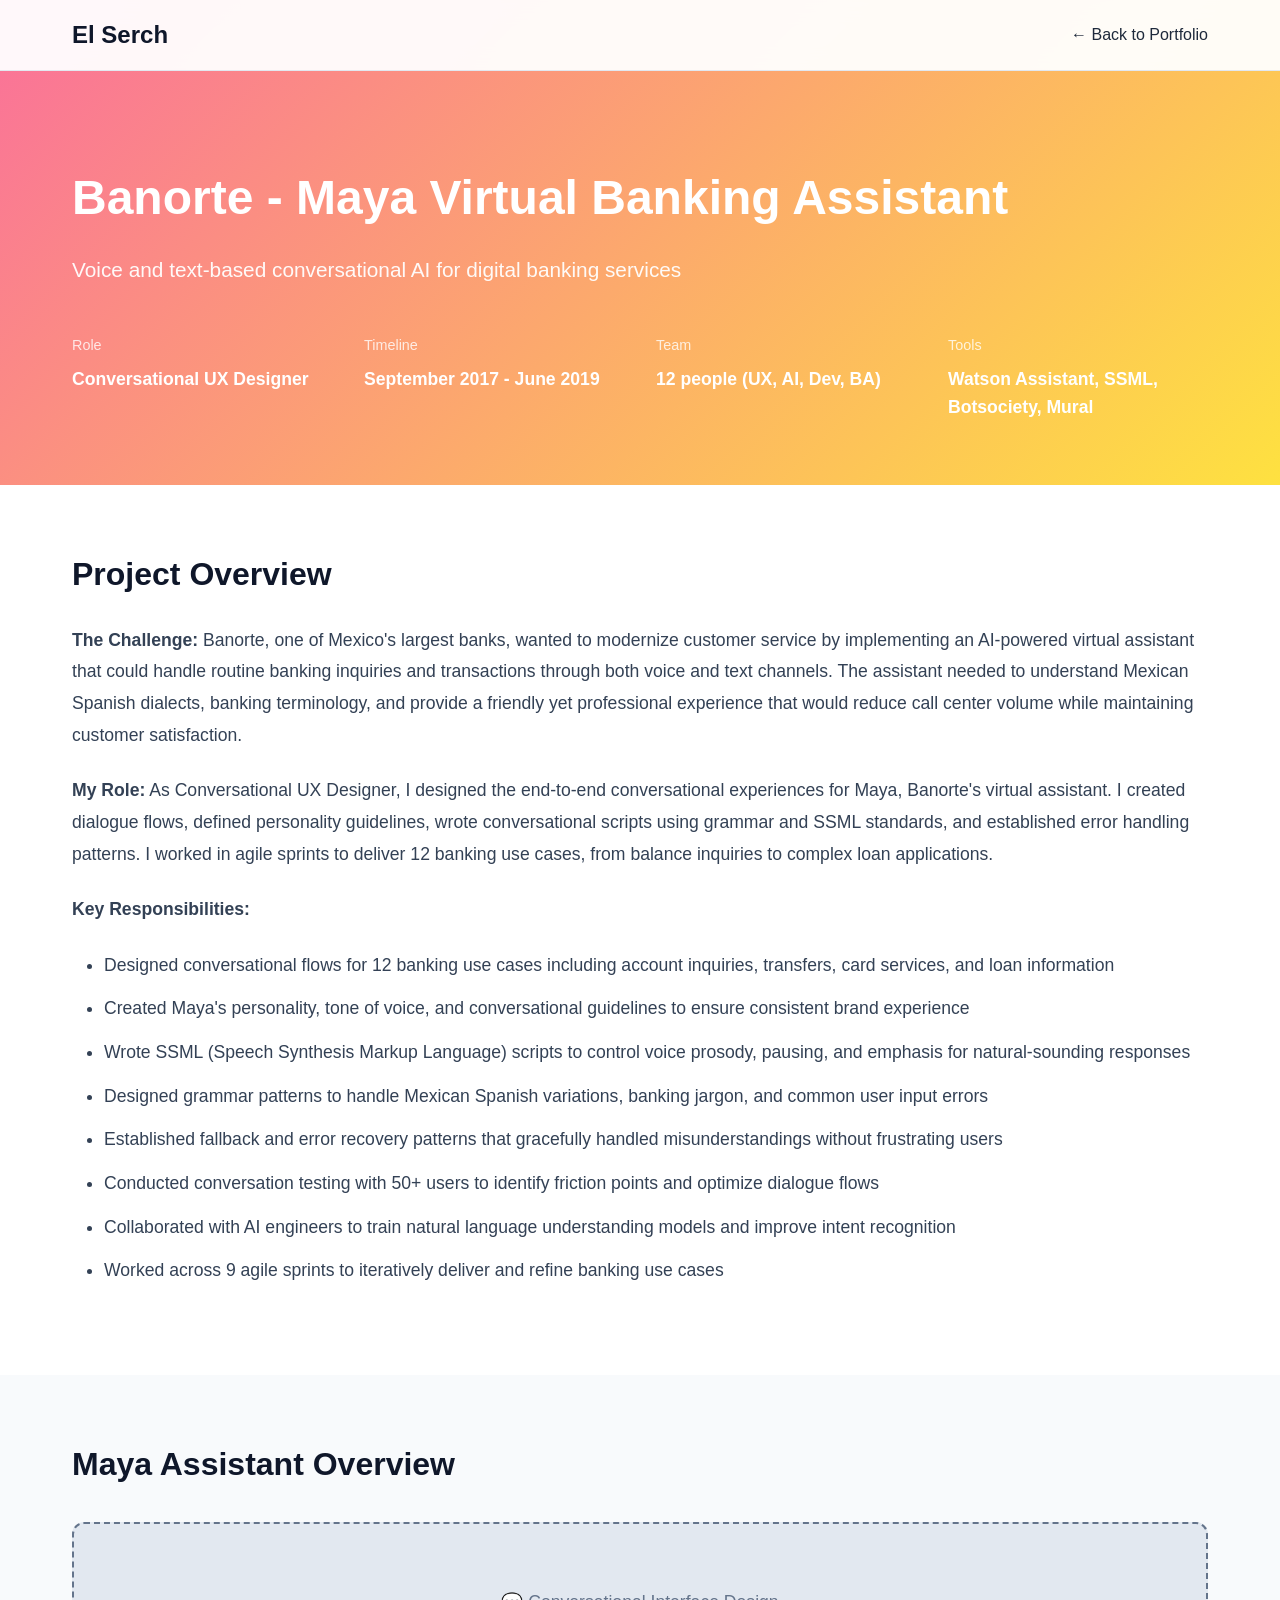
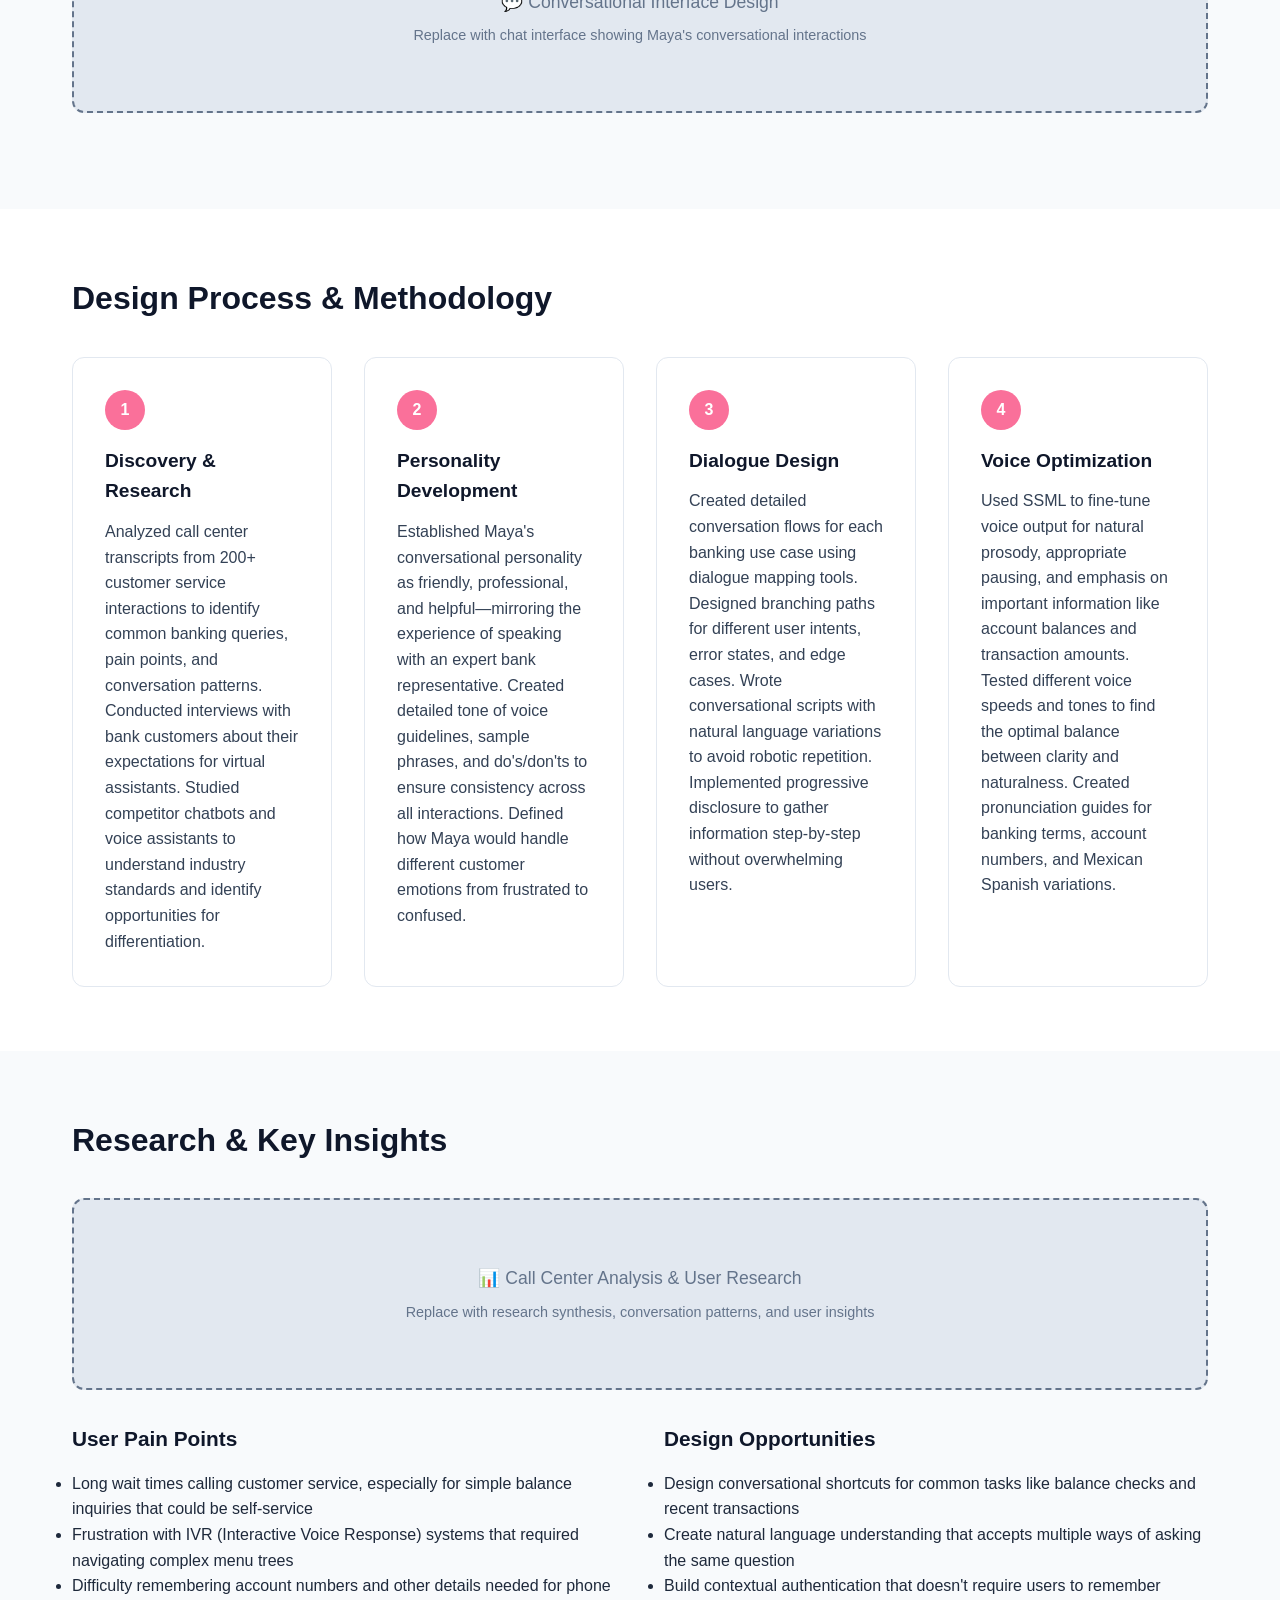
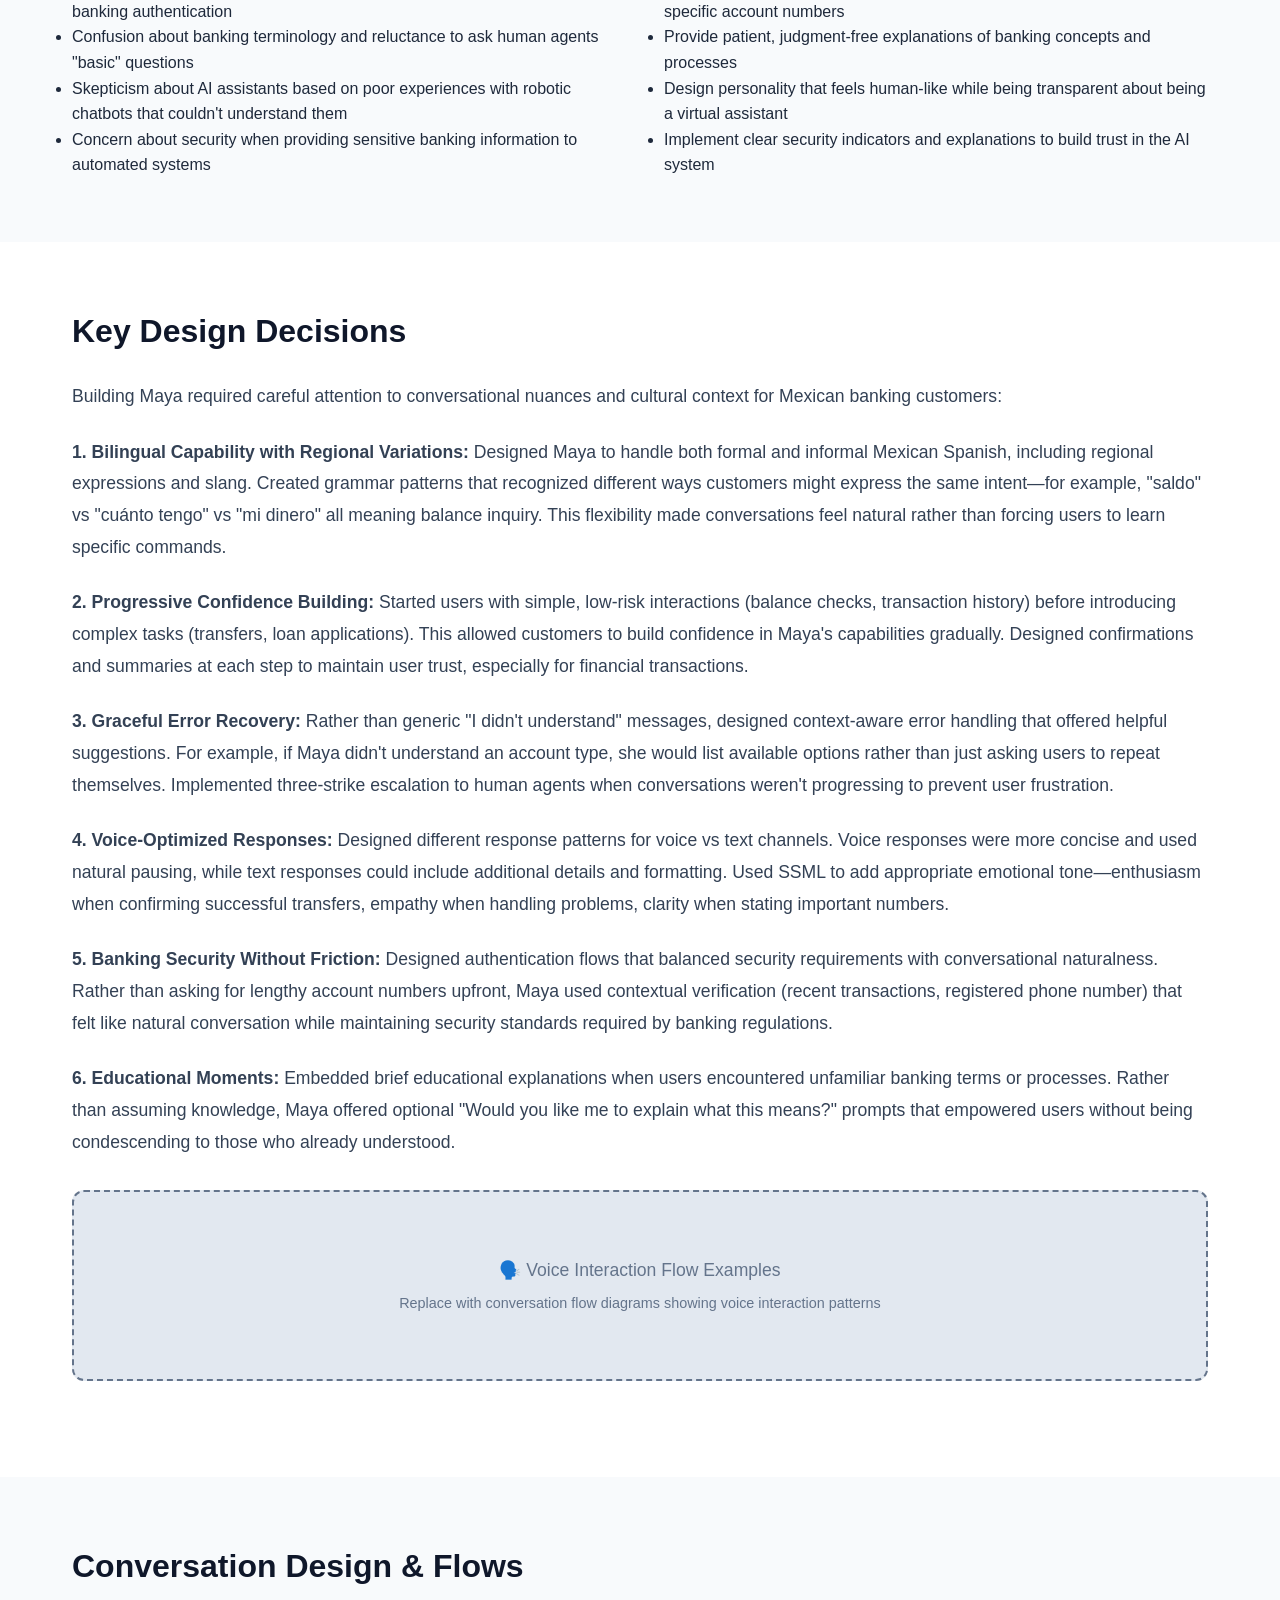
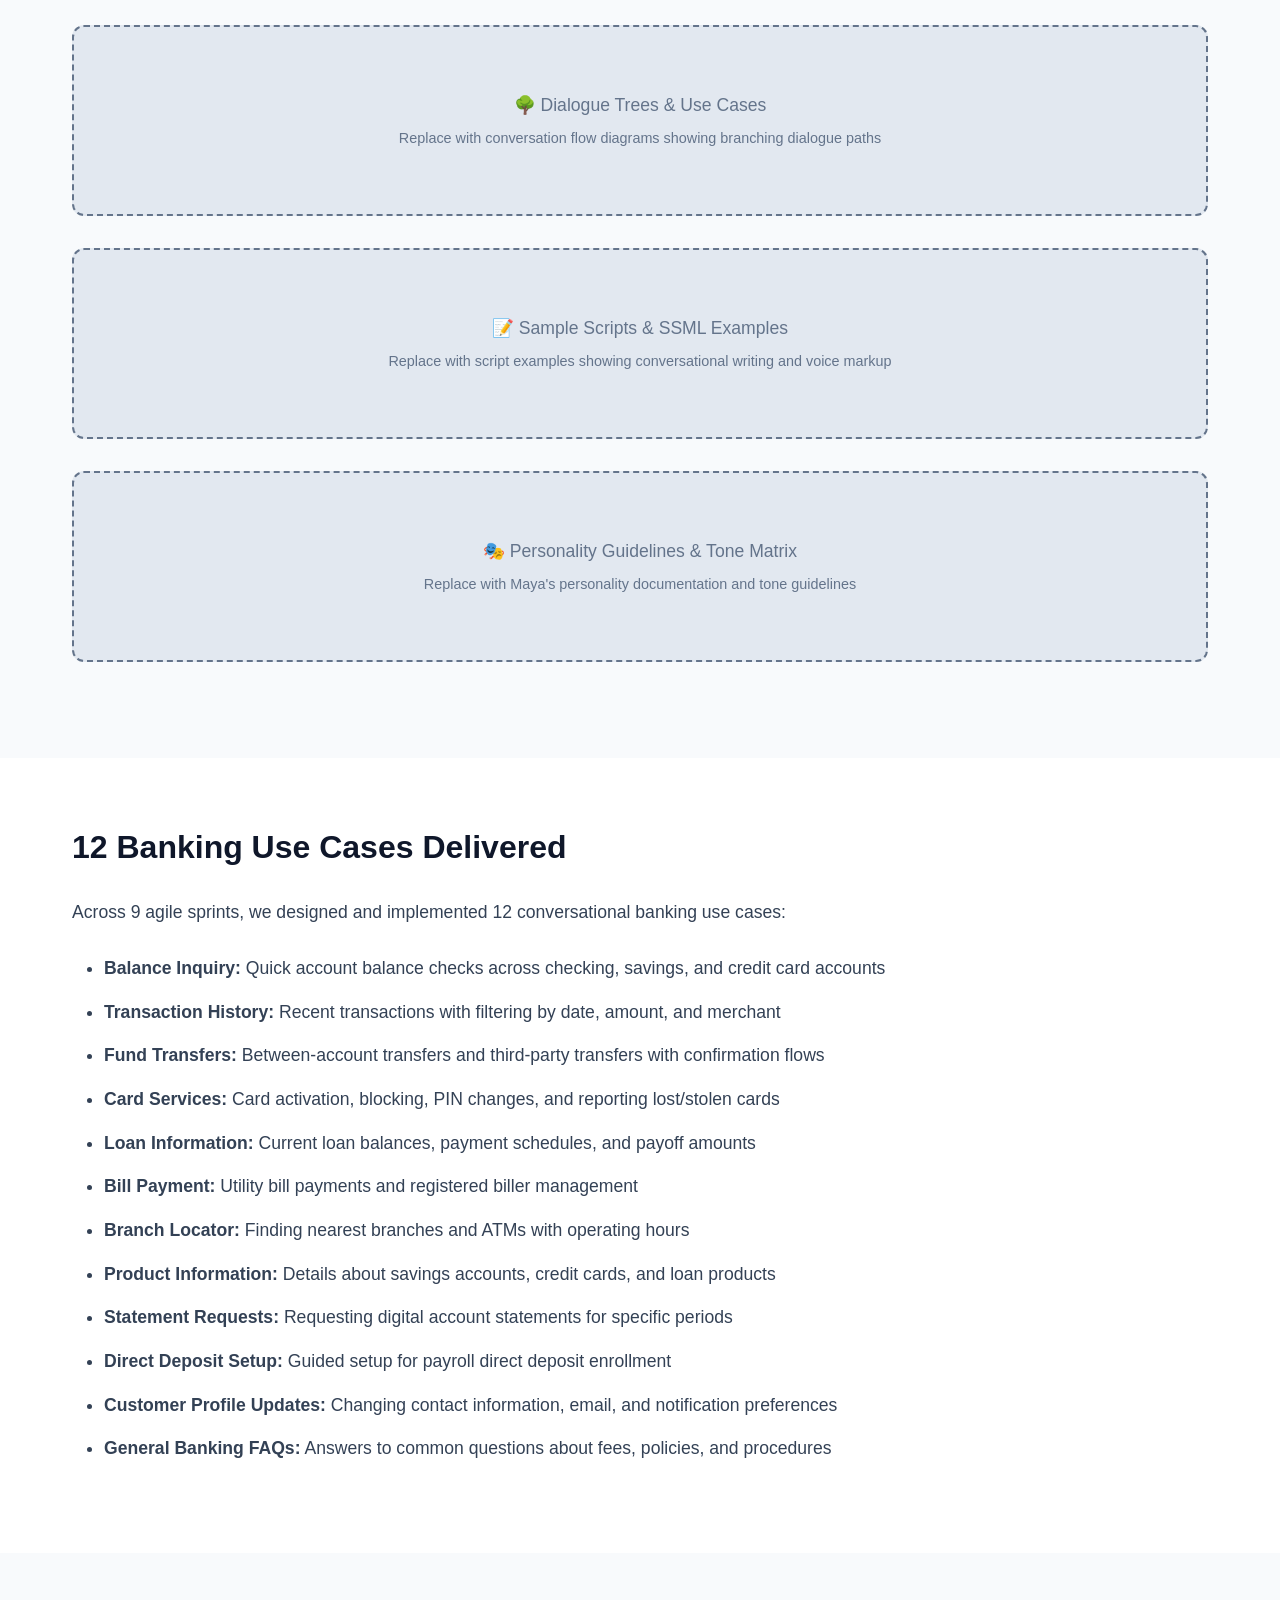
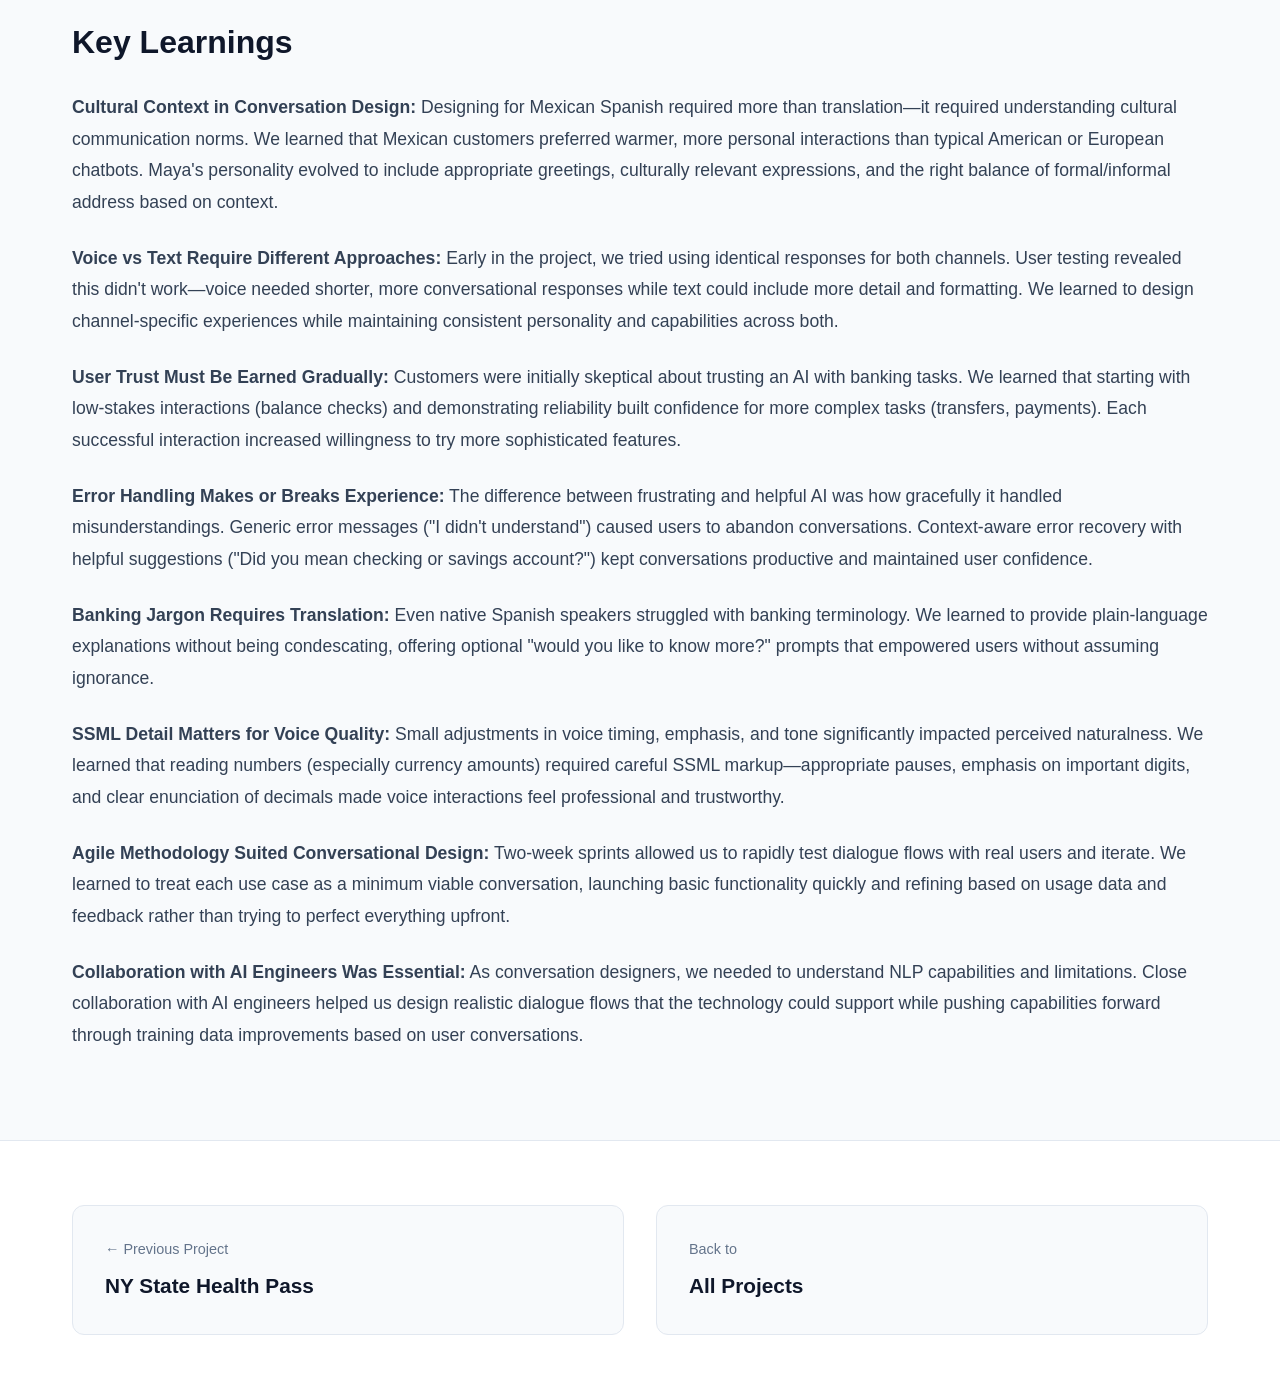
==== banorte-case-study.html @ c38db454 "Add files via upload Case studies pages" ====
<!DOCTYPE html>
<html lang="en">
<head>
    <meta charset="UTF-8">
    <meta name="viewport" content="width=device-width, initial-scale=1.0">
    <title>Banorte Maya Virtual Assistant - Case Study | Sergio Inurreta</title>
    <style>
        * {
            margin: 0;
            padding: 0;
            box-sizing: border-box;
        }

        :root {
            --primary: #0f172a;
            --secondary: #334155;
            --accent: #fee140;
            --text: #1e293b;
            --text-light: #64748b;
            --bg: #ffffff;
            --bg-alt: #f8fafc;
            --border: #e2e8f0;
        }

        body {
            font-family: -apple-system, BlinkMacSystemFont, 'Segoe UI', Roboto, Oxygen, Ubuntu, Cantarell, sans-serif;
            line-height: 1.6;
            color: var(--text);
            background: var(--bg);
        }

        .container {
            max-width: 1200px;
            margin: 0 auto;
            padding: 0 2rem;
        }

        /* Navigation */
        nav {
            position: fixed;
            top: 0;
            width: 100%;
            background: rgba(255, 255, 255, 0.95);
            backdrop-filter: blur(10px);
            border-bottom: 1px solid var(--border);
            z-index: 1000;
            padding: 1rem 0;
        }

        nav .container {
            display: flex;
            justify-content: space-between;
            align-items: center;
        }

        .logo {
            font-size: 1.5rem;
            font-weight: 700;
            color: var(--primary);
            text-decoration: none;
        }

        .back-link {
            color: var(--text);
            text-decoration: none;
            font-weight: 500;
            transition: color 0.3s;
            display: flex;
            align-items: center;
            gap: 0.5rem;
        }

        .back-link:hover {
            color: #fa709a;
        }

        /* Hero Section */
        .hero {
            padding: 10rem 0 4rem;
            background: linear-gradient(135deg, #fa709a 0%, #fee140 100%);
            color: white;
        }

        .hero h1 {
            font-size: 3rem;
            margin-bottom: 1rem;
            font-weight: 800;
        }

        .hero .subtitle {
            font-size: 1.3rem;
            margin-bottom: 2rem;
            opacity: 0.95;
        }

        .project-meta {
            display: grid;
            grid-template-columns: repeat(auto-fit, minmax(200px, 1fr));
            gap: 2rem;
            margin-top: 3rem;
        }

        .meta-item h3 {
            font-size: 0.9rem;
            opacity: 0.8;
            margin-bottom: 0.5rem;
            font-weight: 500;
        }

        .meta-item p {
            font-size: 1.1rem;
            font-weight: 600;
        }

        /* Content Sections */
        .content-section {
            padding: 4rem 0;
        }

        .content-section.alt {
            background: var(--bg-alt);
        }

        .section-title {
            font-size: 2rem;
            margin-bottom: 1.5rem;
            color: var(--primary);
        }

        .section-content {
            font-size: 1.1rem;
            line-height: 1.8;
            color: var(--secondary);
        }

        .section-content p {
            margin-bottom: 1.5rem;
        }

        .section-content ul {
            margin-left: 2rem;
            margin-bottom: 1.5rem;
        }

        .section-content li {
            margin-bottom: 0.75rem;
        }

        /* Image Placeholder */
        .image-placeholder {
            background: var(--border);
            border-radius: 12px;
            padding: 4rem 2rem;
            text-align: center;
            color: var(--text-light);
            margin: 2rem 0;
            border: 2px dashed var(--text-light);
        }

        .image-placeholder p {
            font-size: 1.1rem;
            font-weight: 500;
        }

        /* Two Column Layout */
        .two-column {
            display: grid;
            grid-template-columns: 1fr 1fr;
            gap: 3rem;
            margin-top: 2rem;
        }

        .column h3 {
            font-size: 1.3rem;
            margin-bottom: 1rem;
            color: var(--primary);
        }

        /* Process Steps */
        .process-grid {
            display: grid;
            grid-template-columns: repeat(auto-fit, minmax(250px, 1fr));
            gap: 2rem;
            margin-top: 2rem;
        }

        .process-card {
            background: white;
            padding: 2rem;
            border-radius: 12px;
            border: 1px solid var(--border);
        }

        .process-number {
            width: 40px;
            height: 40px;
            background: #fa709a;
            color: white;
            border-radius: 50%;
            display: flex;
            align-items: center;
            justify-content: center;
            font-weight: 700;
            margin-bottom: 1rem;
        }

        .process-card h3 {
            font-size: 1.2rem;
            margin-bottom: 0.75rem;
            color: var(--primary);
        }

        .process-card p {
            color: var(--secondary);
            line-height: 1.6;
        }

        /* Project Navigation */
        .project-nav {
            padding: 4rem 0;
            border-top: 1px solid var(--border);
        }

        .project-nav-grid {
            display: grid;
            grid-template-columns: 1fr 1fr;
            gap: 2rem;
        }

        .nav-card {
            background: var(--bg-alt);
            padding: 2rem;
            border-radius: 12px;
            border: 1px solid var(--border);
            text-decoration: none;
            color: var(--text);
            transition: all 0.3s;
        }

        .nav-card:hover {
            transform: translateY(-4px);
            box-shadow: 0 10px 25px rgba(0,0,0,0.1);
            border-color: #fa709a;
        }

        .nav-label {
            font-size: 0.9rem;
            color: var(--text-light);
            margin-bottom: 0.5rem;
        }

        .nav-title {
            font-size: 1.3rem;
            font-weight: 700;
            color: var(--primary);
        }

        /* Responsive */
        @media (max-width: 768px) {
            .hero h1 {
                font-size: 2rem;
            }

            .two-column {
                grid-template-columns: 1fr;
            }

            .project-nav-grid {
                grid-template-columns: 1fr;
            }

            .project-meta {
                grid-template-columns: 1fr;
            }
        }
    </style>
</head>
<body>
    <!-- Navigation -->
    <nav>
        <div class="container">
            <a href="index.html" class="logo">El Serch</a>
            <a href="index.html#portfolio" class="back-link">← Back to Portfolio</a>
        </div>
    </nav>

    <!-- Hero Section -->
    <section class="hero">
        <div class="container">
            <h1>Banorte - Maya Virtual Banking Assistant</h1>
            <p class="subtitle">Voice and text-based conversational AI for digital banking services</p>
            
            <div class="project-meta">
                <div class="meta-item">
                    <h3>Role</h3>
                    <p>Conversational UX Designer</p>
                </div>
                <div class="meta-item">
                    <h3>Timeline</h3>
                    <p>September 2017 - June 2019</p>
                </div>
                <div class="meta-item">
                    <h3>Team</h3>
                    <p>12 people (UX, AI, Dev, BA)</p>
                </div>
                <div class="meta-item">
                    <h3>Tools</h3>
                    <p>Watson Assistant, SSML, Botsociety, Mural</p>
                </div>
            </div>
        </div>
    </section>

    <!-- Overview Section -->
    <section class="content-section">
        <div class="container">
            <h2 class="section-title">Project Overview</h2>
            <div class="section-content">
                <p><strong>The Challenge:</strong> Banorte, one of Mexico's largest banks, wanted to modernize customer service by implementing an AI-powered virtual assistant that could handle routine banking inquiries and transactions through both voice and text channels. The assistant needed to understand Mexican Spanish dialects, banking terminology, and provide a friendly yet professional experience that would reduce call center volume while maintaining customer satisfaction.</p>
                
                <p><strong>My Role:</strong> As Conversational UX Designer, I designed the end-to-end conversational experiences for Maya, Banorte's virtual assistant. I created dialogue flows, defined personality guidelines, wrote conversational scripts using grammar and SSML standards, and established error handling patterns. I worked in agile sprints to deliver 12 banking use cases, from balance inquiries to complex loan applications.</p>
                
                <p><strong>Key Responsibilities:</strong></p>
                <ul>
                    <li>Designed conversational flows for 12 banking use cases including account inquiries, transfers, card services, and loan information</li>
                    <li>Created Maya's personality, tone of voice, and conversational guidelines to ensure consistent brand experience</li>
                    <li>Wrote SSML (Speech Synthesis Markup Language) scripts to control voice prosody, pausing, and emphasis for natural-sounding responses</li>
                    <li>Designed grammar patterns to handle Mexican Spanish variations, banking jargon, and common user input errors</li>
                    <li>Established fallback and error recovery patterns that gracefully handled misunderstandings without frustrating users</li>
                    <li>Conducted conversation testing with 50+ users to identify friction points and optimize dialogue flows</li>
                    <li>Collaborated with AI engineers to train natural language understanding models and improve intent recognition</li>
                    <li>Worked across 9 agile sprints to iteratively deliver and refine banking use cases</li>
                </ul>
            </div>
        </div>
    </section>

    <!-- Visual Content -->
    <section class="content-section alt">
        <div class="container">
            <h2 class="section-title">Maya Assistant Overview</h2>
            <div class="image-placeholder">
                <p>💬 Conversational Interface Design</p>
                <p style="font-size: 0.9rem; margin-top: 0.5rem;">Replace with chat interface showing Maya's conversational interactions</p>
            </div>
        </div>
    </section>

    <!-- Process Section -->
    <section class="content-section">
        <div class="container">
            <h2 class="section-title">Design Process & Methodology</h2>
            
            <div class="process-grid">
                <div class="process-card">
                    <div class="process-number">1</div>
                    <h3>Discovery & Research</h3>
                    <p>Analyzed call center transcripts from 200+ customer service interactions to identify common banking queries, pain points, and conversation patterns. Conducted interviews with bank customers about their expectations for virtual assistants. Studied competitor chatbots and voice assistants to understand industry standards and identify opportunities for differentiation.</p>
                </div>
                
                <div class="process-card">
                    <div class="process-number">2</div>
                    <h3>Personality Development</h3>
                    <p>Established Maya's conversational personality as friendly, professional, and helpful—mirroring the experience of speaking with an expert bank representative. Created detailed tone of voice guidelines, sample phrases, and do's/don'ts to ensure consistency across all interactions. Defined how Maya would handle different customer emotions from frustrated to confused.</p>
                </div>
                
                <div class="process-card">
                    <div class="process-number">3</div>
                    <h3>Dialogue Design</h3>
                    <p>Created detailed conversation flows for each banking use case using dialogue mapping tools. Designed branching paths for different user intents, error states, and edge cases. Wrote conversational scripts with natural language variations to avoid robotic repetition. Implemented progressive disclosure to gather information step-by-step without overwhelming users.</p>
                </div>
                
                <div class="process-card">
                    <div class="process-number">4</div>
                    <h3>Voice Optimization</h3>
                    <p>Used SSML to fine-tune voice output for natural prosody, appropriate pausing, and emphasis on important information like account balances and transaction amounts. Tested different voice speeds and tones to find the optimal balance between clarity and naturalness. Created pronunciation guides for banking terms, account numbers, and Mexican Spanish variations.</p>
                </div>
            </div>
        </div>
    </section>

    <!-- Research Insights -->
    <section class="content-section alt">
        <div class="container">
            <h2 class="section-title">Research & Key Insights</h2>
            <div class="image-placeholder">
                <p>📊 Call Center Analysis & User Research</p>
                <p style="font-size: 0.9rem; margin-top: 0.5rem;">Replace with research synthesis, conversation patterns, and user insights</p>
            </div>
            
            <div class="two-column">
                <div class="column">
                    <h3>User Pain Points</h3>
                    <ul>
                        <li>Long wait times calling customer service, especially for simple balance inquiries that could be self-service</li>
                        <li>Frustration with IVR (Interactive Voice Response) systems that required navigating complex menu trees</li>
                        <li>Difficulty remembering account numbers and other details needed for phone banking authentication</li>
                        <li>Confusion about banking terminology and reluctance to ask human agents "basic" questions</li>
                        <li>Skepticism about AI assistants based on poor experiences with robotic chatbots that couldn't understand them</li>
                        <li>Concern about security when providing sensitive banking information to automated systems</li>
                    </ul>
                </div>
                
                <div class="column">
                    <h3>Design Opportunities</h3>
                    <ul>
                        <li>Design conversational shortcuts for common tasks like balance checks and recent transactions</li>
                        <li>Create natural language understanding that accepts multiple ways of asking the same question</li>
                        <li>Build contextual authentication that doesn't require users to remember specific account numbers</li>
                        <li>Provide patient, judgment-free explanations of banking concepts and processes</li>
                        <li>Design personality that feels human-like while being transparent about being a virtual assistant</li>
                        <li>Implement clear security indicators and explanations to build trust in the AI system</li>
                    </ul>
                </div>
            </div>
        </div>
    </section>

    <!-- Design Solution -->
    <section class="content-section">
        <div class="container">
            <h2 class="section-title">Key Design Decisions</h2>
            <div class="section-content">
                <p>Building Maya required careful attention to conversational nuances and cultural context for Mexican banking customers:</p>
                
                <p><strong>1. Bilingual Capability with Regional Variations:</strong> Designed Maya to handle both formal and informal Mexican Spanish, including regional expressions and slang. Created grammar patterns that recognized different ways customers might express the same intent—for example, "saldo" vs "cuánto tengo" vs "mi dinero" all meaning balance inquiry. This flexibility made conversations feel natural rather than forcing users to learn specific commands.</p>
                
                <p><strong>2. Progressive Confidence Building:</strong> Started users with simple, low-risk interactions (balance checks, transaction history) before introducing complex tasks (transfers, loan applications). This allowed customers to build confidence in Maya's capabilities gradually. Designed confirmations and summaries at each step to maintain user trust, especially for financial transactions.</p>
                
                <p><strong>3. Graceful Error Recovery:</strong> Rather than generic "I didn't understand" messages, designed context-aware error handling that offered helpful suggestions. For example, if Maya didn't understand an account type, she would list available options rather than just asking users to repeat themselves. Implemented three-strike escalation to human agents when conversations weren't progressing to prevent user frustration.</p>
                
                <p><strong>4. Voice-Optimized Responses:</strong> Designed different response patterns for voice vs text channels. Voice responses were more concise and used natural pausing, while text responses could include additional details and formatting. Used SSML to add appropriate emotional tone—enthusiasm when confirming successful transfers, empathy when handling problems, clarity when stating important numbers.</p>
                
                <p><strong>5. Banking Security Without Friction:</strong> Designed authentication flows that balanced security requirements with conversational naturalness. Rather than asking for lengthy account numbers upfront, Maya used contextual verification (recent transactions, registered phone number) that felt like natural conversation while maintaining security standards required by banking regulations.</p>
                
                <p><strong>6. Educational Moments:</strong> Embedded brief educational explanations when users encountered unfamiliar banking terms or processes. Rather than assuming knowledge, Maya offered optional "Would you like me to explain what this means?" prompts that empowered users without being condescending to those who already understood.</p>
            </div>
            
            <div class="image-placeholder">
                <p>🗣️ Voice Interaction Flow Examples</p>
                <p style="font-size: 0.9rem; margin-top: 0.5rem;">Replace with conversation flow diagrams showing voice interaction patterns</p>
            </div>
        </div>
    </section>

    <!-- Wireframes/Prototypes -->
    <section class="content-section alt">
        <div class="container">
            <h2 class="section-title">Conversation Design & Flows</h2>
            <div class="image-placeholder">
                <p>🌳 Dialogue Trees & Use Cases</p>
                <p style="font-size: 0.9rem; margin-top: 0.5rem;">Replace with conversation flow diagrams showing branching dialogue paths</p>
            </div>
            
            <div class="image-placeholder">
                <p>📝 Sample Scripts & SSML Examples</p>
                <p style="font-size: 0.9rem; margin-top: 0.5rem;">Replace with script examples showing conversational writing and voice markup</p>
            </div>
            
            <div class="image-placeholder">
                <p>🎭 Personality Guidelines & Tone Matrix</p>
                <p style="font-size: 0.9rem; margin-top: 0.5rem;">Replace with Maya's personality documentation and tone guidelines</p>
            </div>
        </div>
    </section>

    <!-- Use Cases -->
    <section class="content-section">
        <div class="container">
            <h2 class="section-title">12 Banking Use Cases Delivered</h2>
            <div class="section-content">
                <p>Across 9 agile sprints, we designed and implemented 12 conversational banking use cases:</p>
                <ul>
                    <li><strong>Balance Inquiry:</strong> Quick account balance checks across checking, savings, and credit card accounts</li>
                    <li><strong>Transaction History:</strong> Recent transactions with filtering by date, amount, and merchant</li>
                    <li><strong>Fund Transfers:</strong> Between-account transfers and third-party transfers with confirmation flows</li>
                    <li><strong>Card Services:</strong> Card activation, blocking, PIN changes, and reporting lost/stolen cards</li>
                    <li><strong>Loan Information:</strong> Current loan balances, payment schedules, and payoff amounts</li>
                    <li><strong>Bill Payment:</strong> Utility bill payments and registered biller management</li>
                    <li><strong>Branch Locator:</strong> Finding nearest branches and ATMs with operating hours</li>
                    <li><strong>Product Information:</strong> Details about savings accounts, credit cards, and loan products</li>
                    <li><strong>Statement Requests:</strong> Requesting digital account statements for specific periods</li>
                    <li><strong>Direct Deposit Setup:</strong> Guided setup for payroll direct deposit enrollment</li>
                    <li><strong>Customer Profile Updates:</strong> Changing contact information, email, and notification preferences</li>
                    <li><strong>General Banking FAQs:</strong> Answers to common questions about fees, policies, and procedures</li>
                </ul>
            </div>
        </div>
    </section>

    <!-- Learnings -->
    <section class="content-section alt">
        <div class="container">
            <h2 class="section-title">Key Learnings</h2>
            <div class="section-content">
                <p><strong>Cultural Context in Conversation Design:</strong> Designing for Mexican Spanish required more than translation—it required understanding cultural communication norms. We learned that Mexican customers preferred warmer, more personal interactions than typical American or European chatbots. Maya's personality evolved to include appropriate greetings, culturally relevant expressions, and the right balance of formal/informal address based on context.</p>
                
                <p><strong>Voice vs Text Require Different Approaches:</strong> Early in the project, we tried using identical responses for both channels. User testing revealed this didn't work—voice needed shorter, more conversational responses while text could include more detail and formatting. We learned to design channel-specific experiences while maintaining consistent personality and capabilities across both.</p>
                
                <p><strong>User Trust Must Be Earned Gradually:</strong> Customers were initially skeptical about trusting an AI with banking tasks. We learned that starting with low-stakes interactions (balance checks) and demonstrating reliability built confidence for more complex tasks (transfers, payments). Each successful interaction increased willingness to try more sophisticated features.</p>
                
                <p><strong>Error Handling Makes or Breaks Experience:</strong> The difference between frustrating and helpful AI was how gracefully it handled misunderstandings. Generic error messages ("I didn't understand") caused users to abandon conversations. Context-aware error recovery with helpful suggestions ("Did you mean checking or savings account?") kept conversations productive and maintained user confidence.</p>
                
                <p><strong>Banking Jargon Requires Translation:</strong> Even native Spanish speakers struggled with banking terminology. We learned to provide plain-language explanations without being condescating, offering optional "would you like to know more?" prompts that empowered users without assuming ignorance.</p>
                
                <p><strong>SSML Detail Matters for Voice Quality:</strong> Small adjustments in voice timing, emphasis, and tone significantly impacted perceived naturalness. We learned that reading numbers (especially currency amounts) required careful SSML markup—appropriate pauses, emphasis on important digits, and clear enunciation of decimals made voice interactions feel professional and trustworthy.</p>
                
                <p><strong>Agile Methodology Suited Conversational Design:</strong> Two-week sprints allowed us to rapidly test dialogue flows with real users and iterate. We learned to treat each use case as a minimum viable conversation, launching basic functionality quickly and refining based on usage data and feedback rather than trying to perfect everything upfront.</p>
                
                <p><strong>Collaboration with AI Engineers Was Essential:</strong> As conversation designers, we needed to understand NLP capabilities and limitations. Close collaboration with AI engineers helped us design realistic dialogue flows that the technology could support while pushing capabilities forward through training data improvements based on user conversations.</p>
            </div>
        </div>
    </section>

    <!-- Project Navigation -->
    <section class="project-nav">
        <div class="container">
            <div class="project-nav-grid">
                <a href="nyhealth-case-study.html" class="nav-card">
                    <div class="nav-label">← Previous Project</div>
                    <div class="nav-title">NY State Health Pass</div>
                </a>
                <a href="index.html#portfolio" class="nav-card">
                    <div class="nav-label">Back to</div>
                    <div class="nav-title">All Projects</div>
                </a>
            </div>
        </div>
    </section>
</body>
</html>
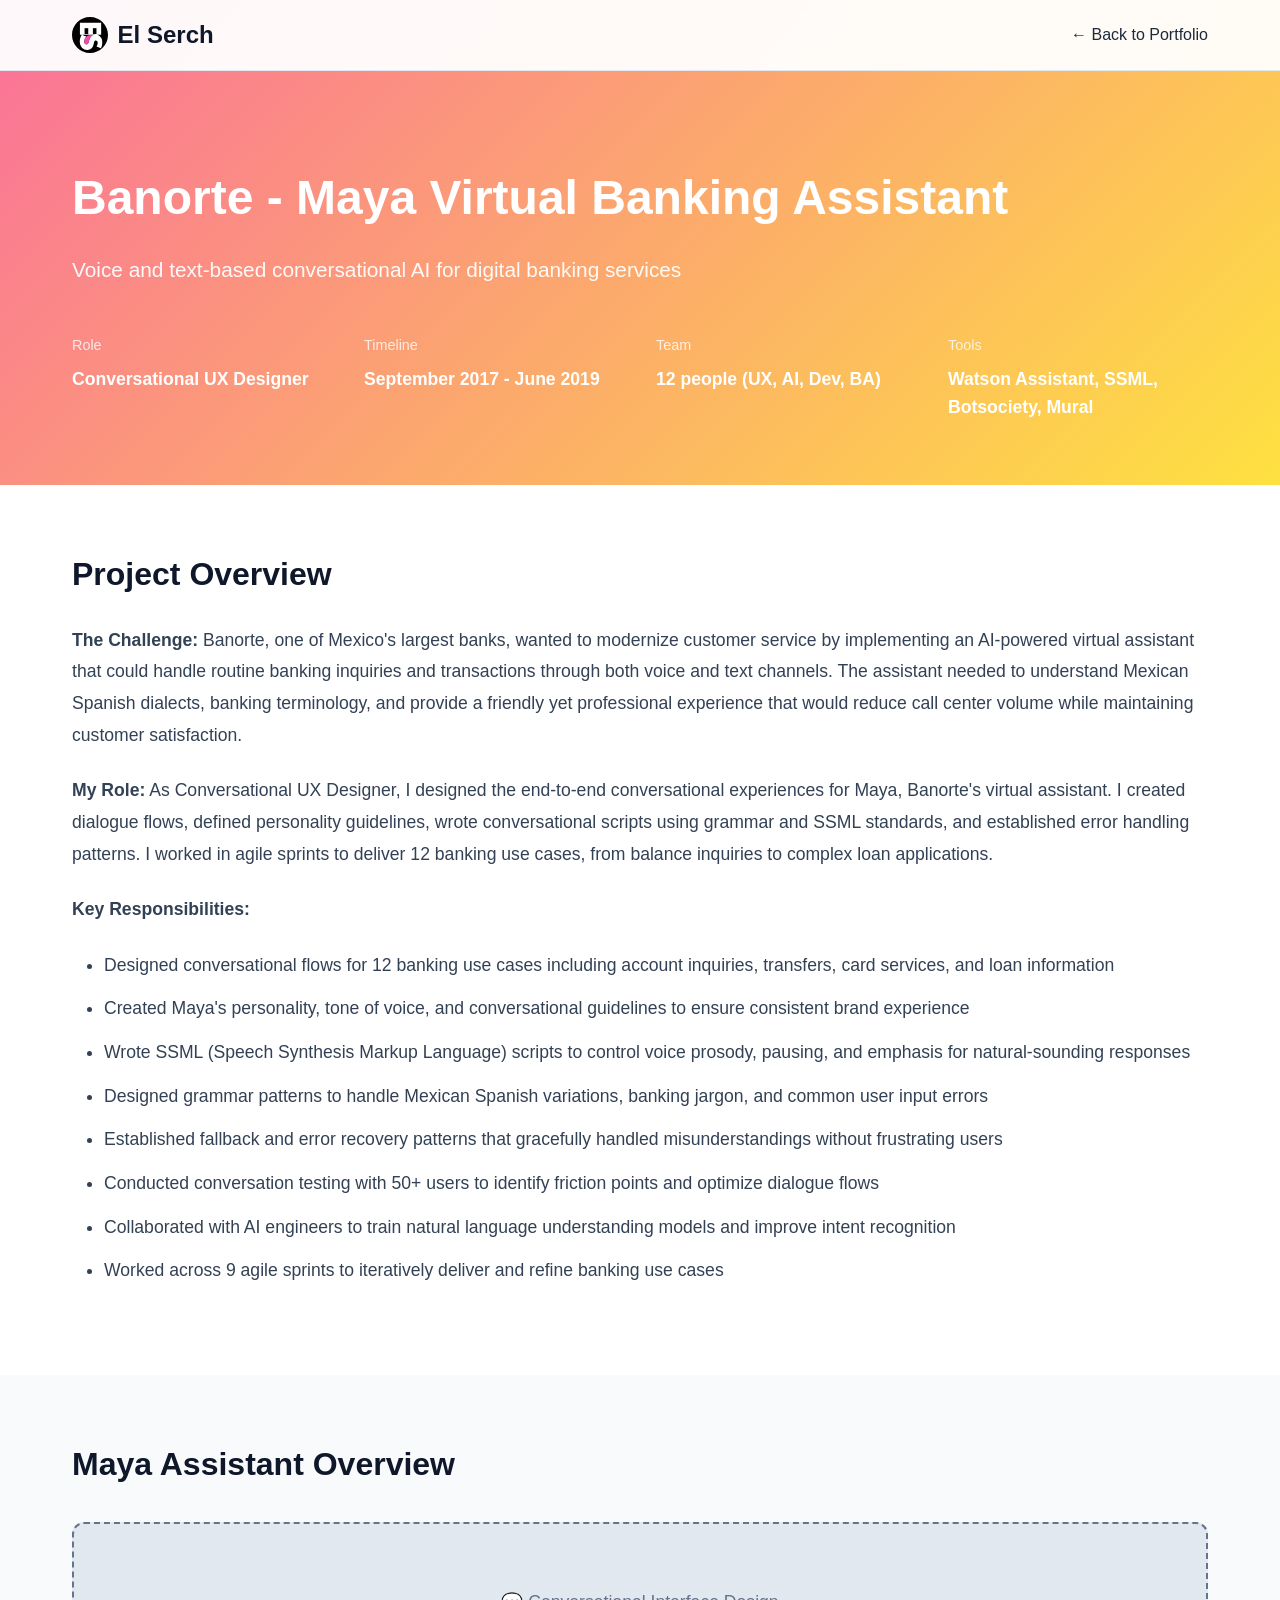
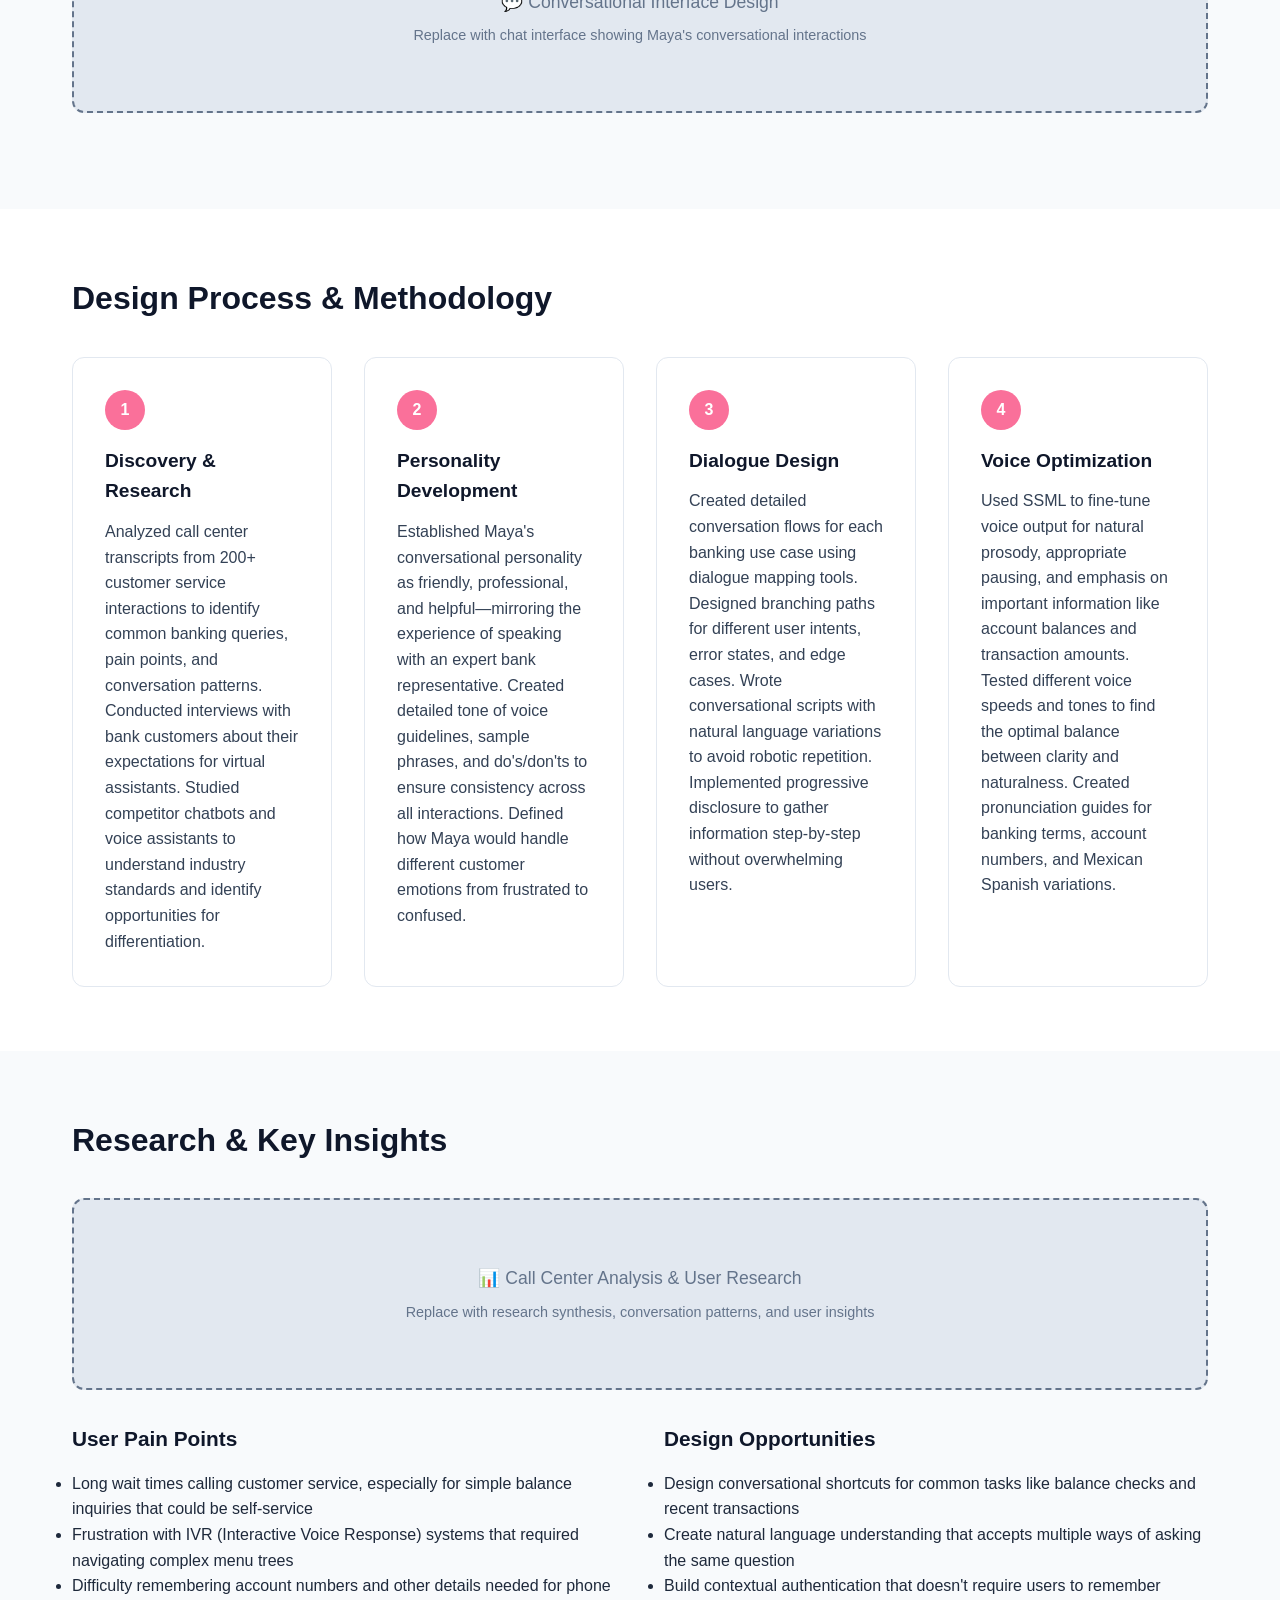
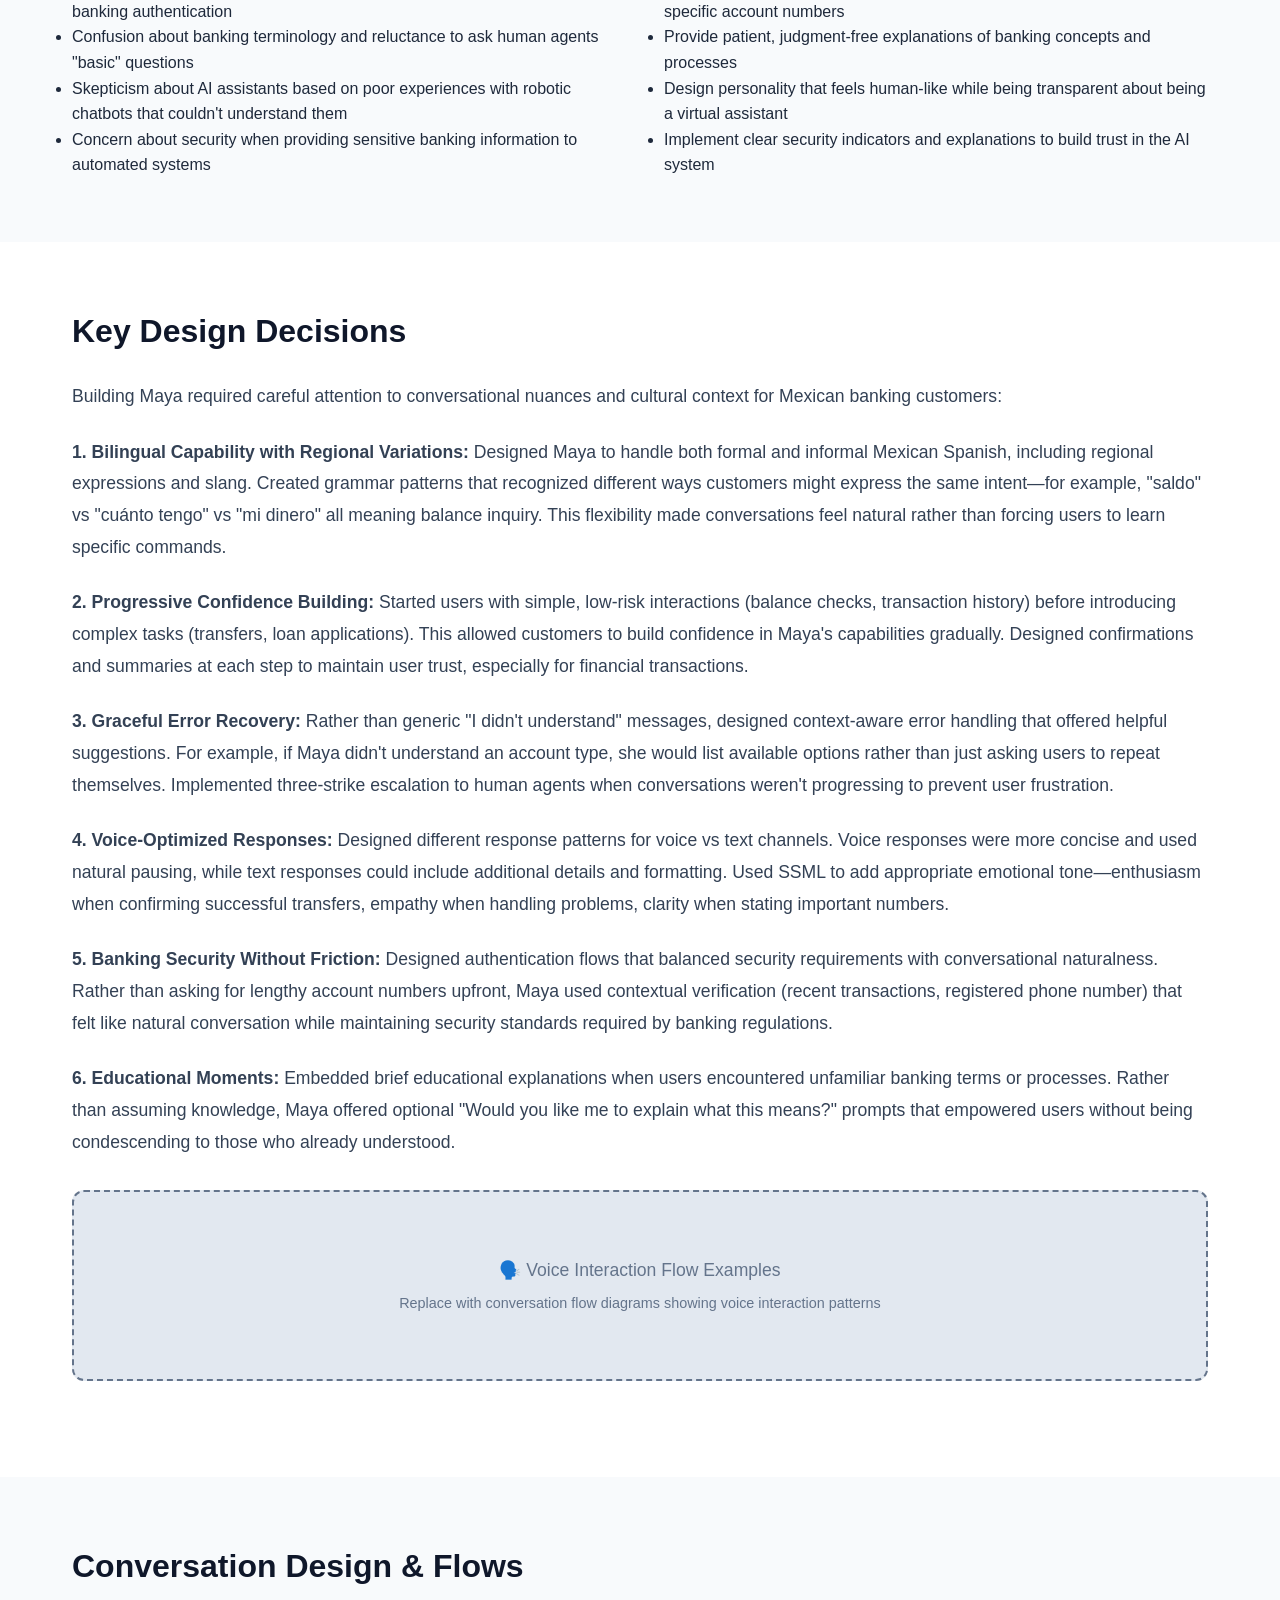
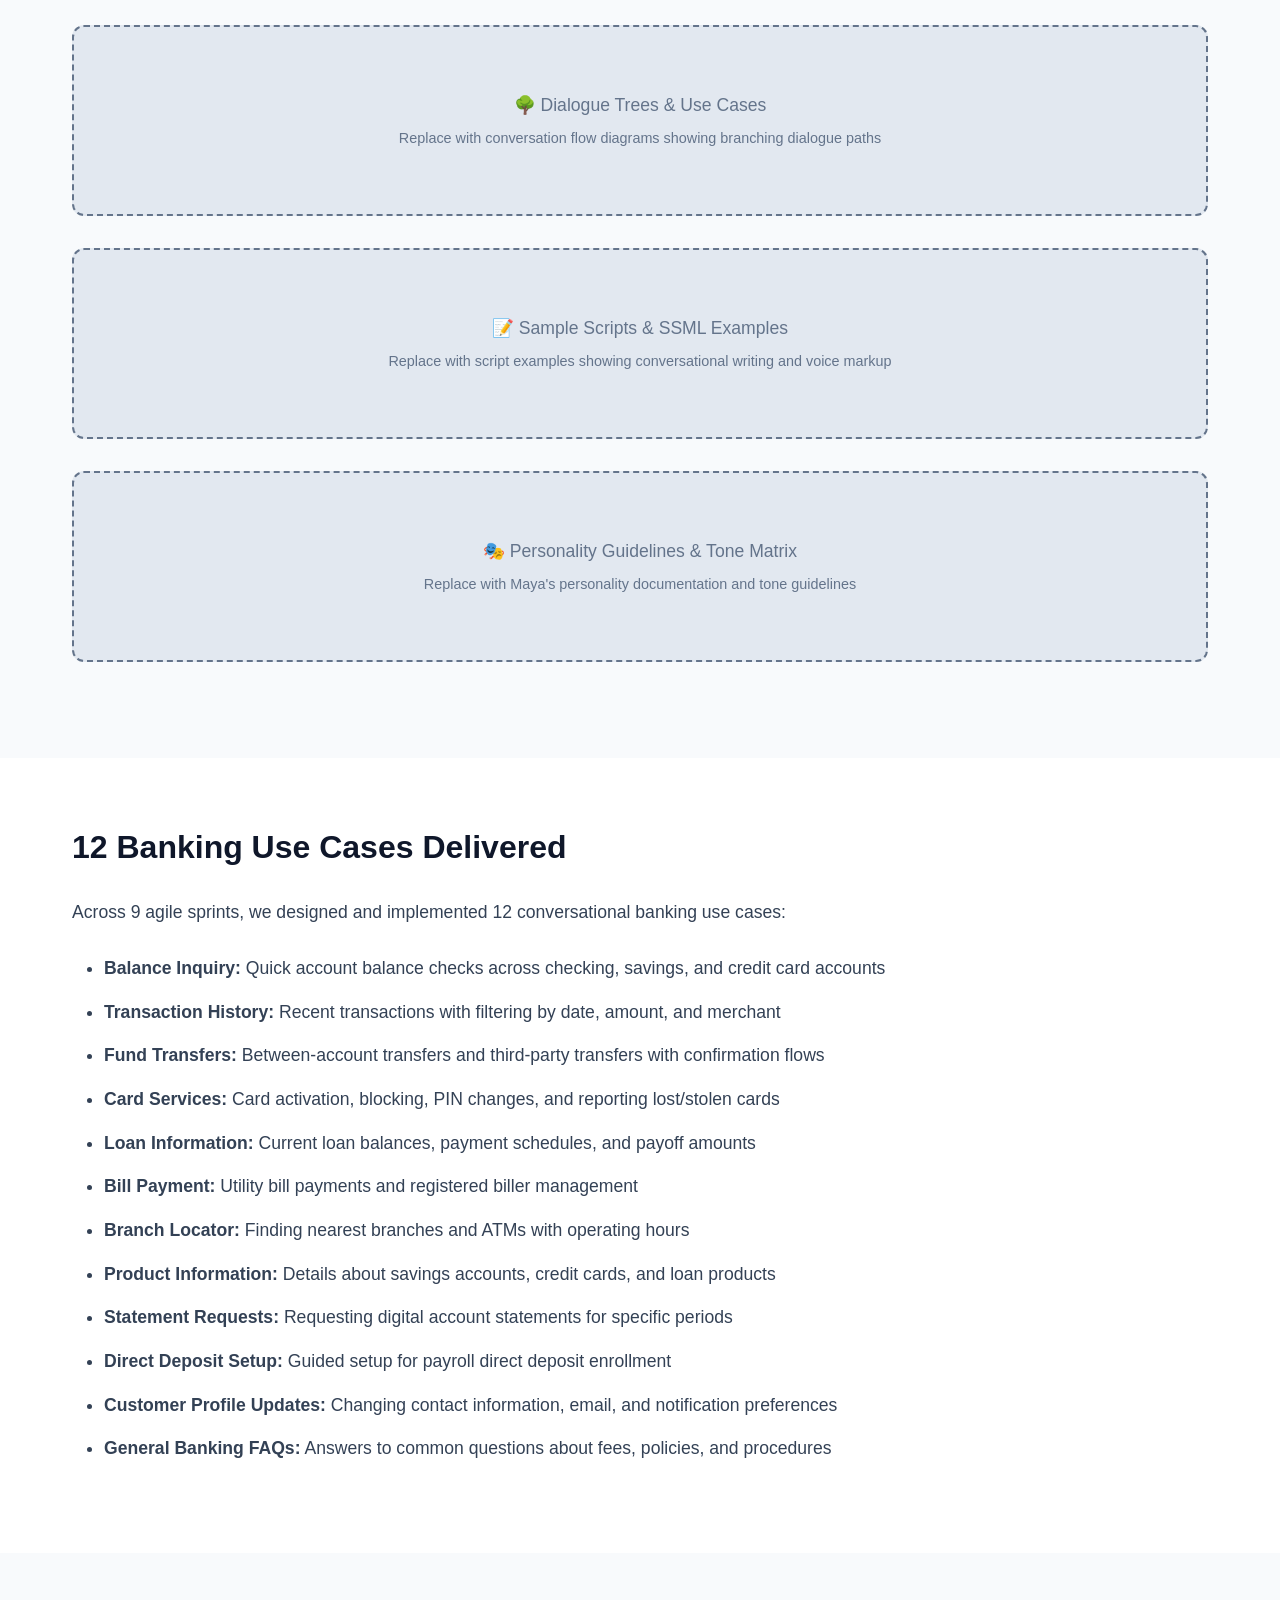
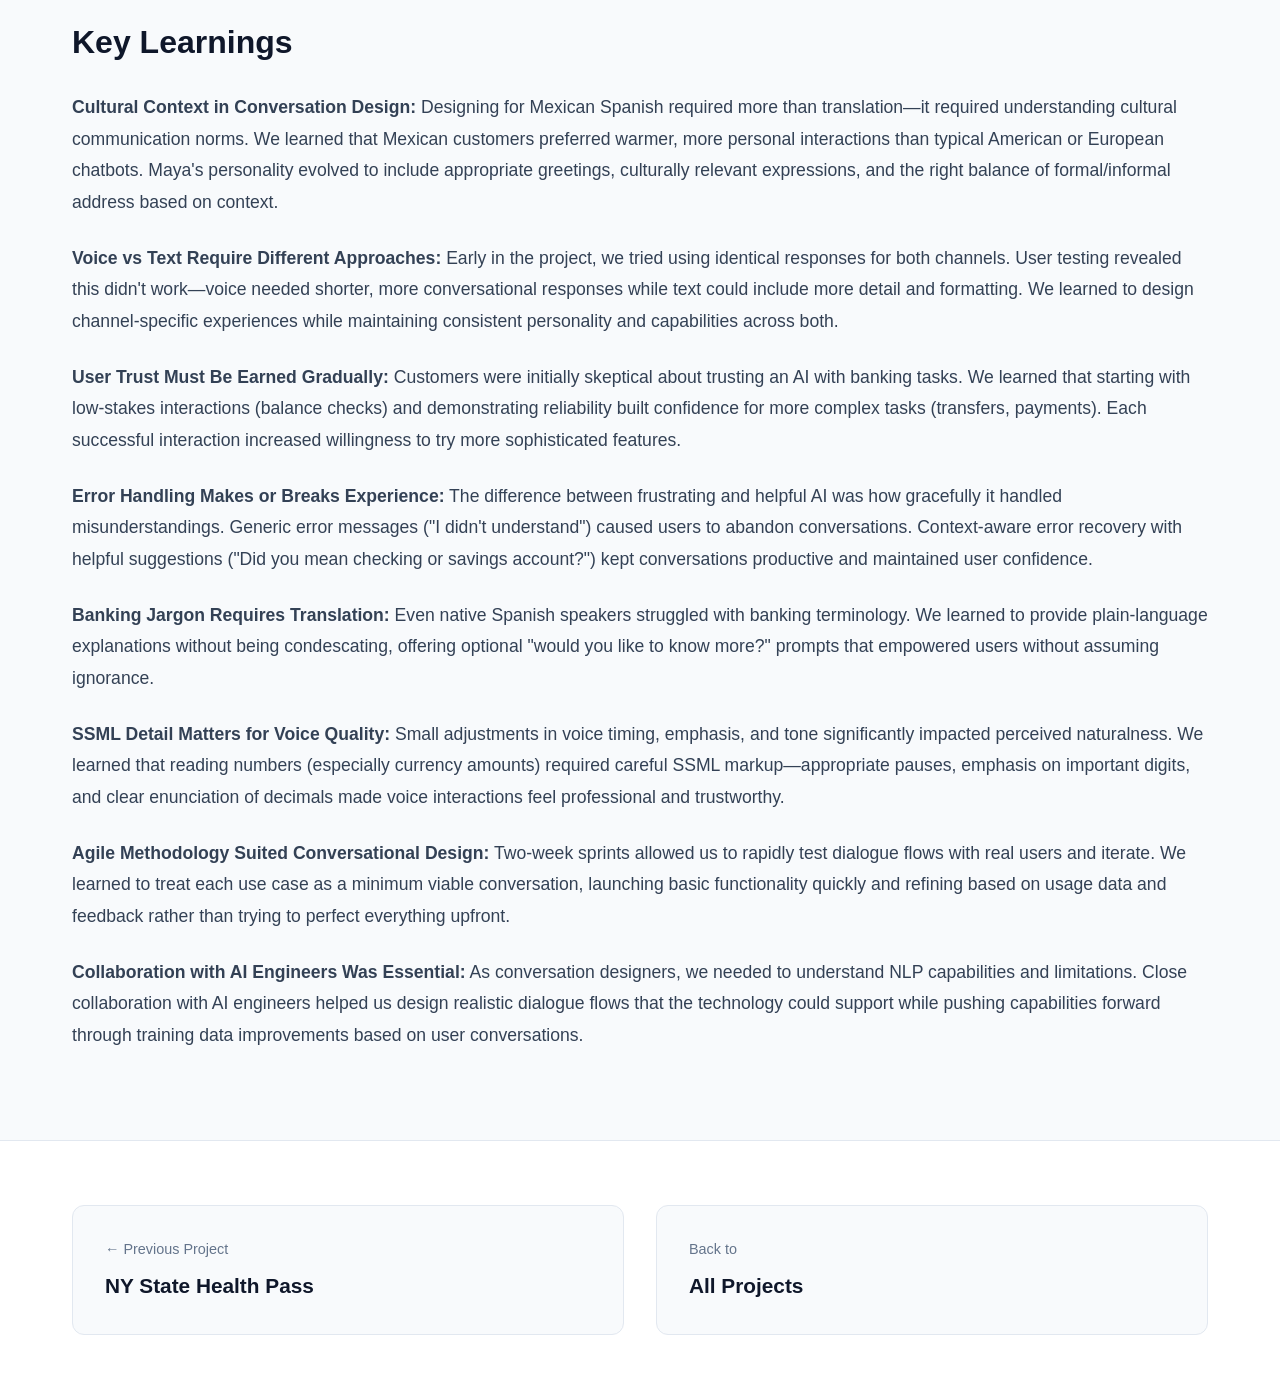
==== commit bf50b132: "Add site logo and favicon; remove stray docs/CNAME - Add assets/elserch-logo.svg - Show the logo mar" ====
--- a/banorte-case-study.html
+++ b/banorte-case-study.html
@@ -4,6 +4,7 @@
     <meta charset="UTF-8">
     <meta name="viewport" content="width=device-width, initial-scale=1.0">
     <title>Banorte Maya Virtual Assistant - Case Study | Sergio Inurreta</title>
+    <link rel="icon" type="image/svg+xml" href="assets/elserch-logo.svg">
     <style>
         * {
             margin: 0;
@@ -54,10 +55,20 @@
         }
 
         .logo {
+            display: flex;
+            align-items: center;
+            gap: 0.6rem;
             font-size: 1.5rem;
             font-weight: 700;
             color: var(--primary);
             text-decoration: none;
+        }
+
+        .logo-mark {
+            width: 36px;
+            height: 36px;
+            display: block;
+            flex-shrink: 0;
         }
 
         .back-link {
@@ -279,7 +290,7 @@
     <!-- Navigation -->
     <nav>
         <div class="container">
-            <a href="index.html" class="logo">El Serch</a>
+            <a href="index.html" class="logo"><img src="assets/elserch-logo.svg" alt="El Serch logo" class="logo-mark"><span>El Serch</span></a>
             <a href="index.html#portfolio" class="back-link">← Back to Portfolio</a>
         </div>
     </nav>
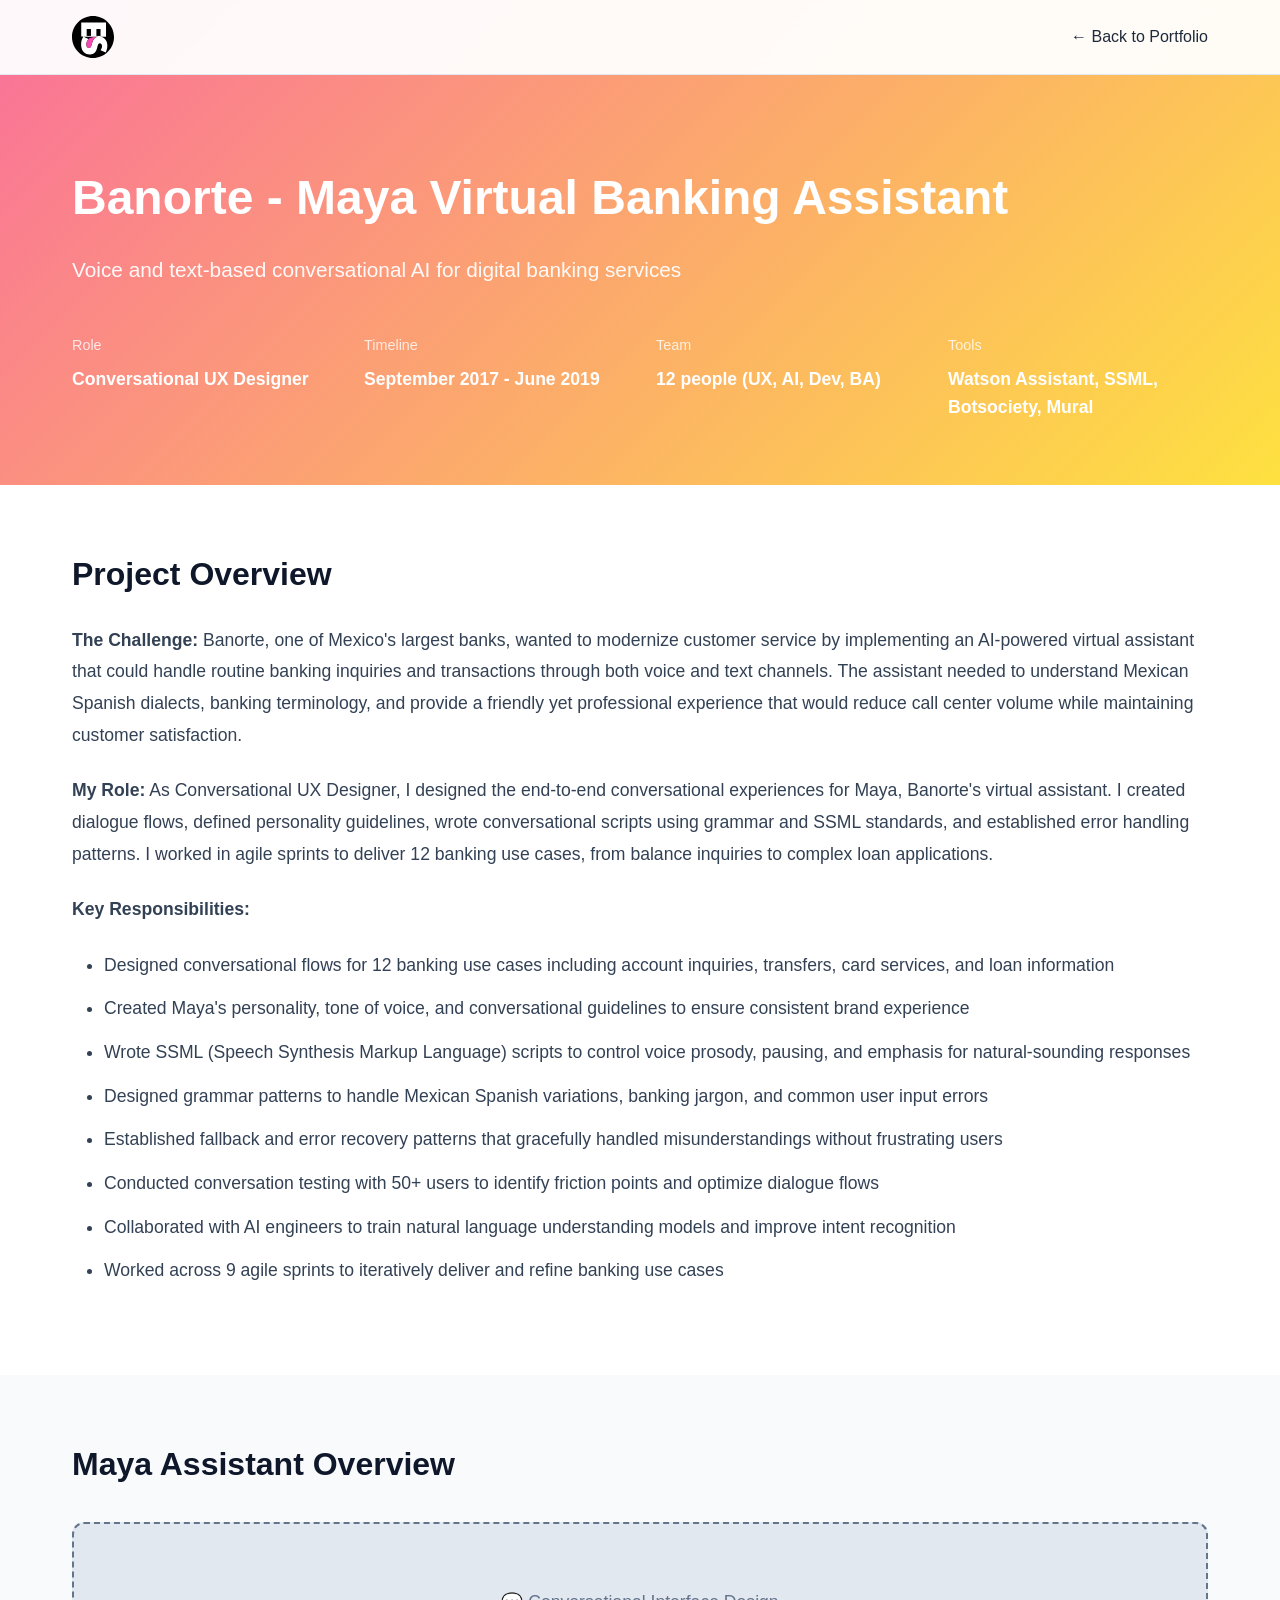
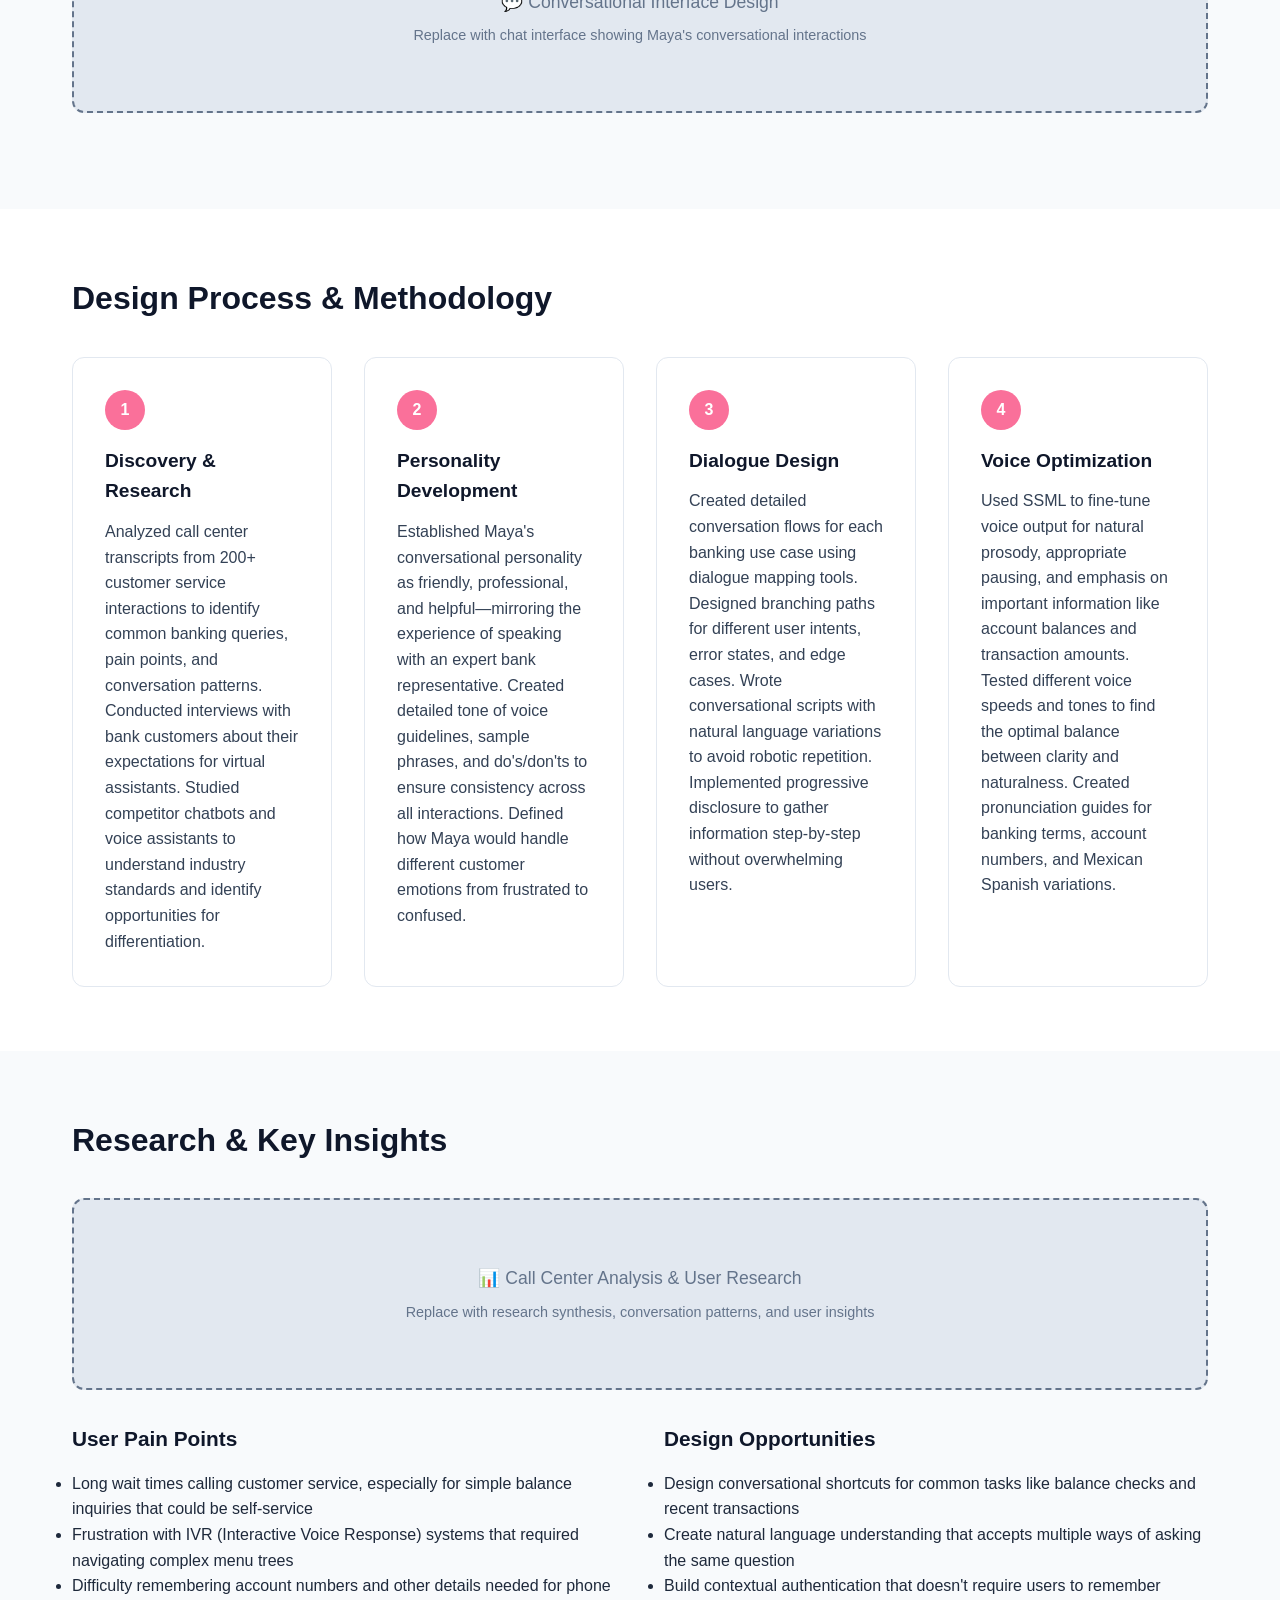
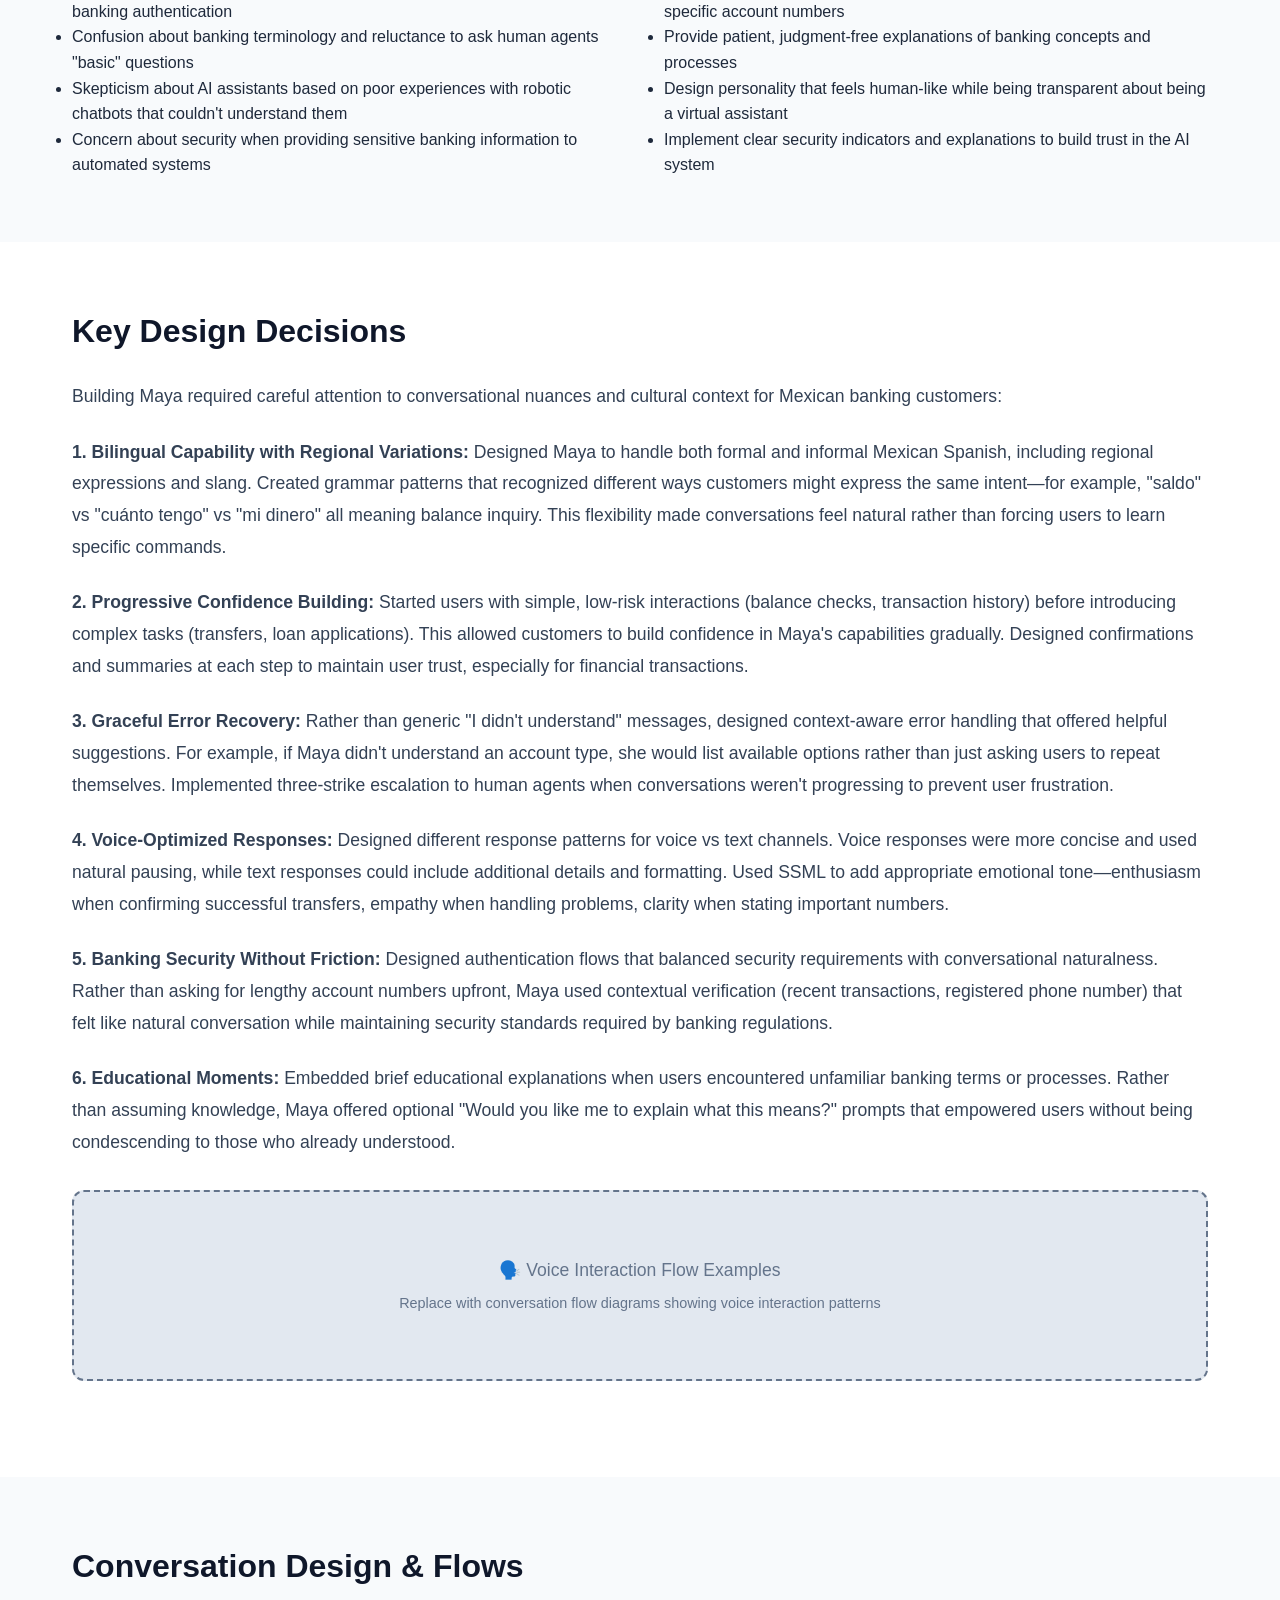
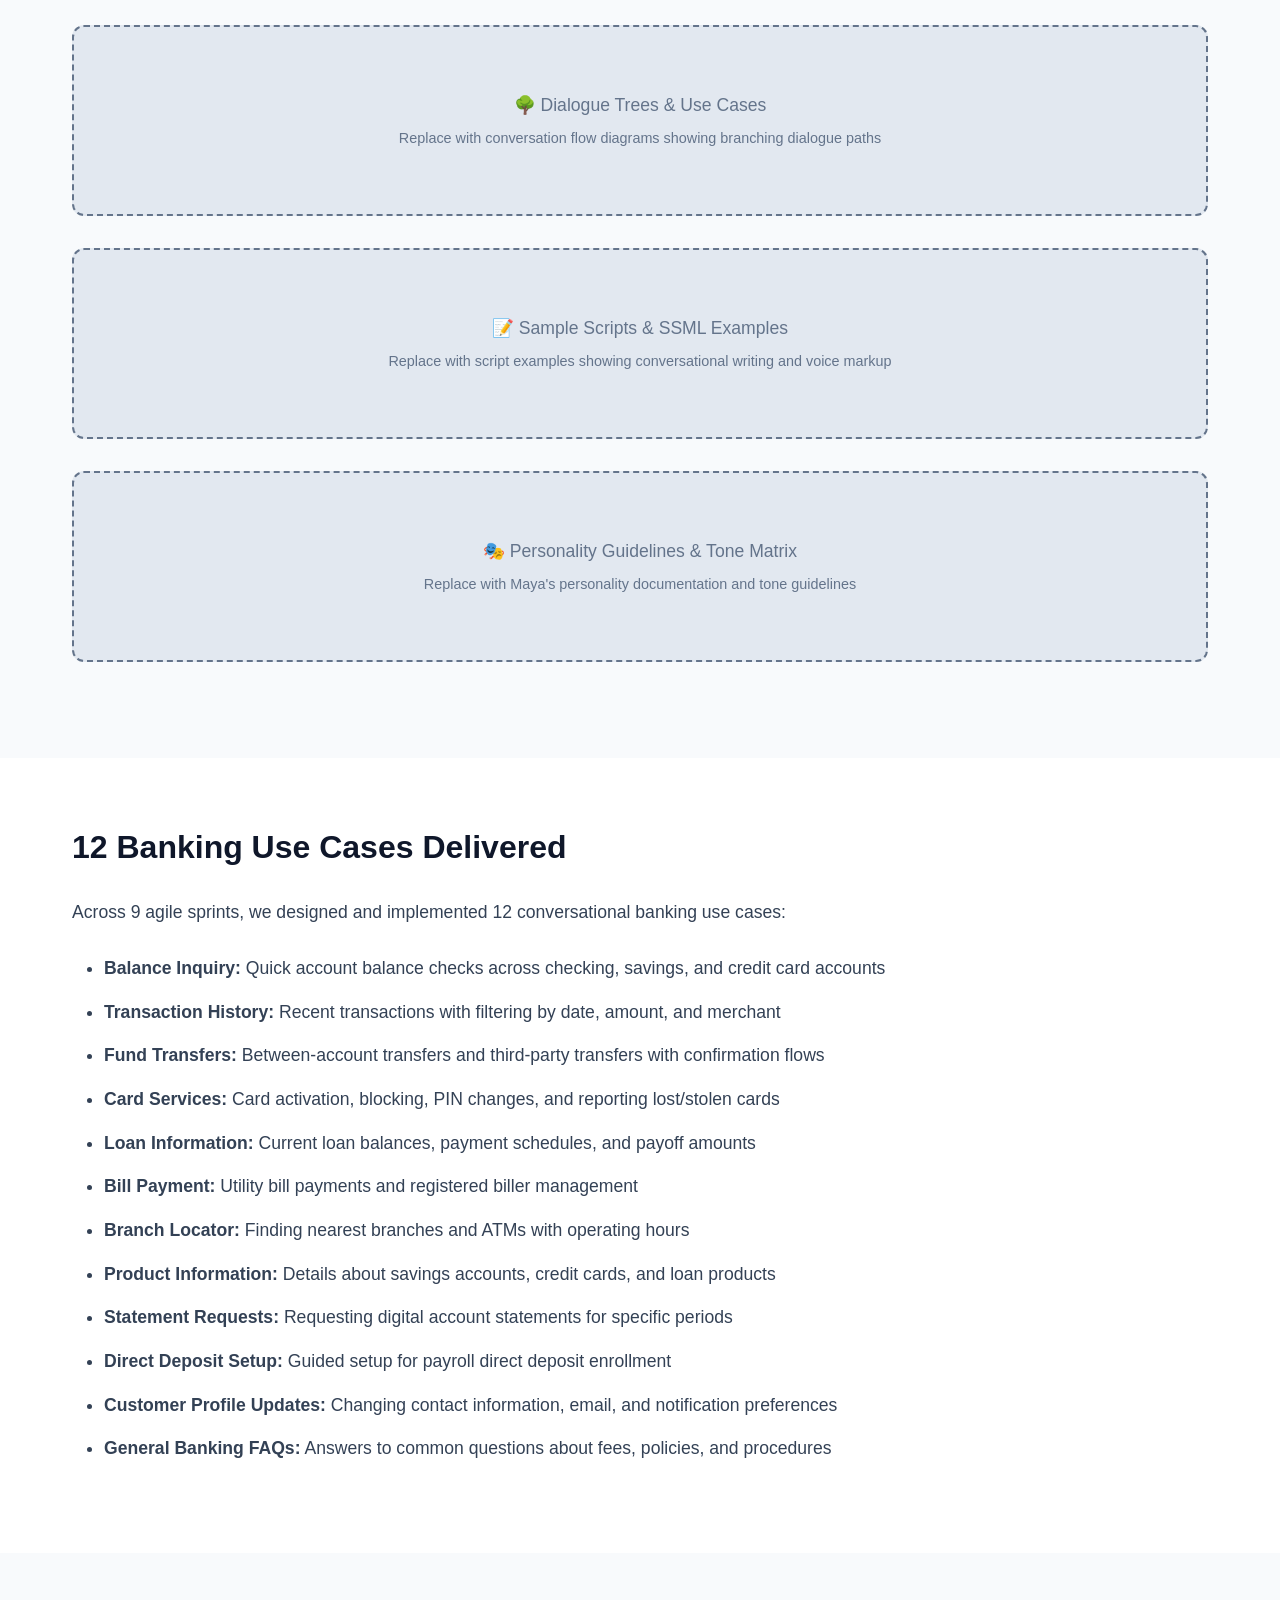
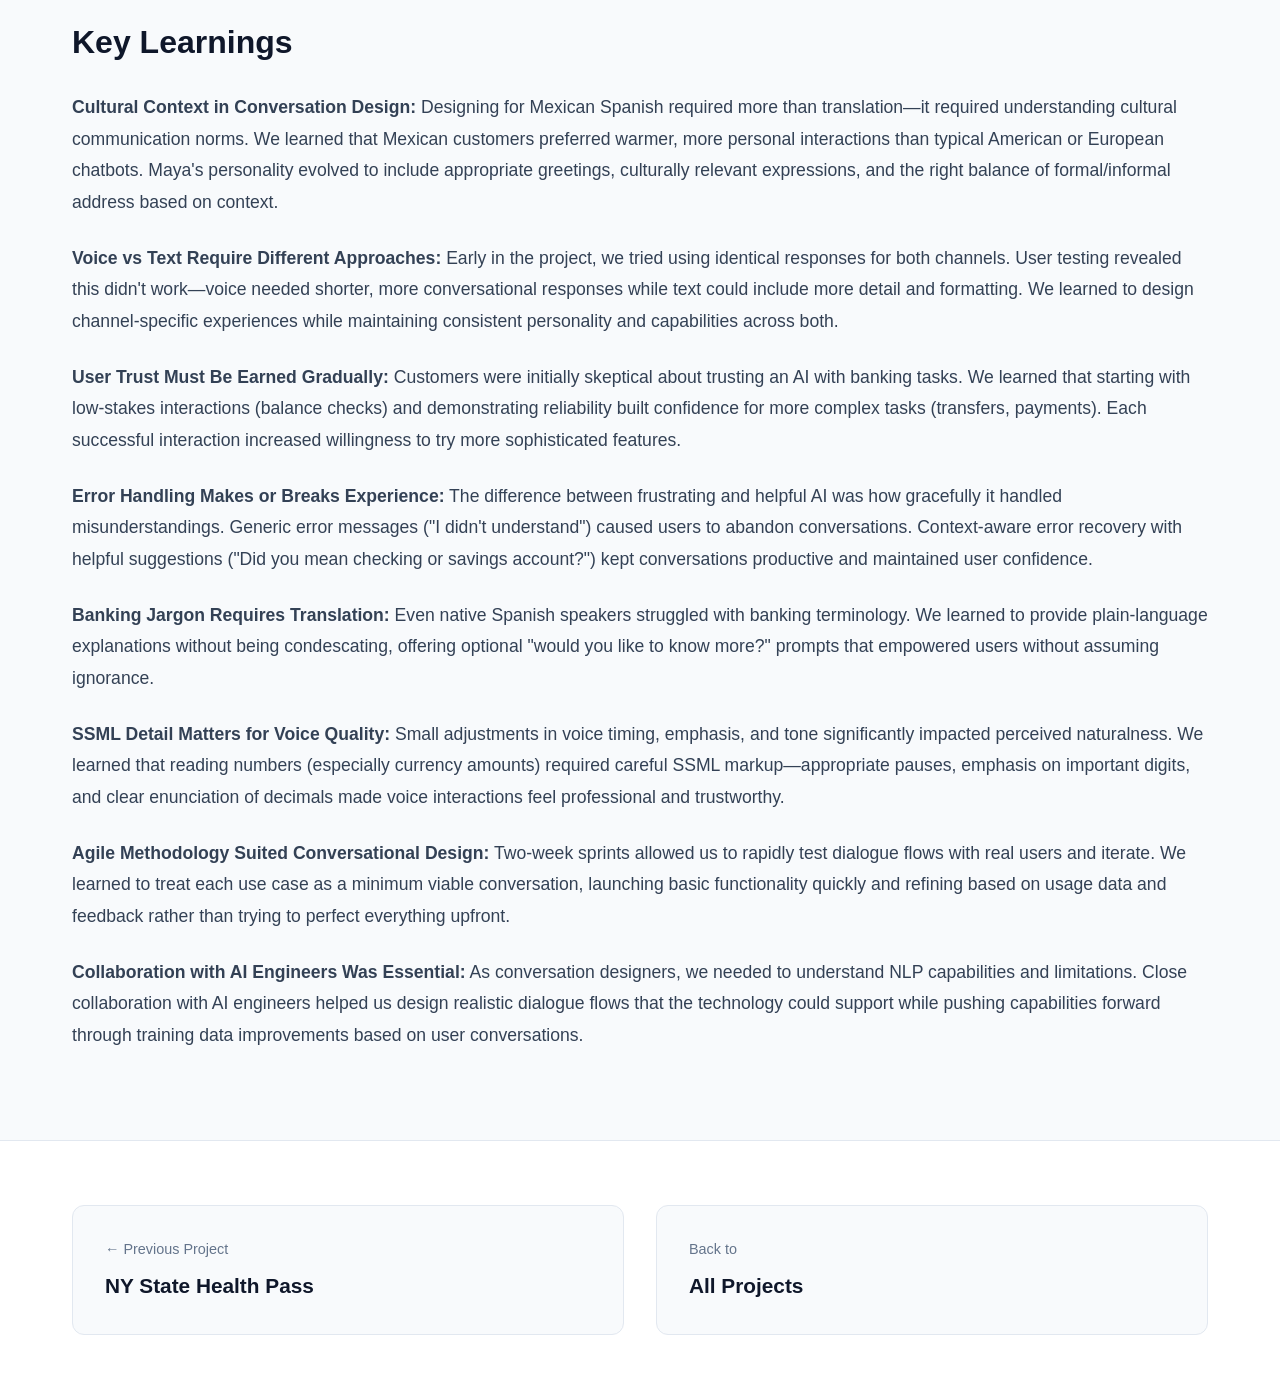
==== commit 0592516b: "Use the logo mark alone in the nav and add it to the hero - Drop the "El Serch" wordmark from the na" ====
--- a/banorte-case-study.html
+++ b/banorte-case-study.html
@@ -57,16 +57,12 @@
         .logo {
             display: flex;
             align-items: center;
-            gap: 0.6rem;
-            font-size: 1.5rem;
-            font-weight: 700;
-            color: var(--primary);
             text-decoration: none;
         }
 
         .logo-mark {
-            width: 36px;
-            height: 36px;
+            width: 42px;
+            height: 42px;
             display: block;
             flex-shrink: 0;
         }
@@ -290,7 +286,7 @@
     <!-- Navigation -->
     <nav>
         <div class="container">
-            <a href="index.html" class="logo"><img src="assets/elserch-logo.svg" alt="El Serch logo" class="logo-mark"><span>El Serch</span></a>
+            <a href="index.html" class="logo" aria-label="El Serch — home"><img src="assets/elserch-logo.svg" alt="El Serch logo" class="logo-mark"></a>
             <a href="index.html#portfolio" class="back-link">← Back to Portfolio</a>
         </div>
     </nav>
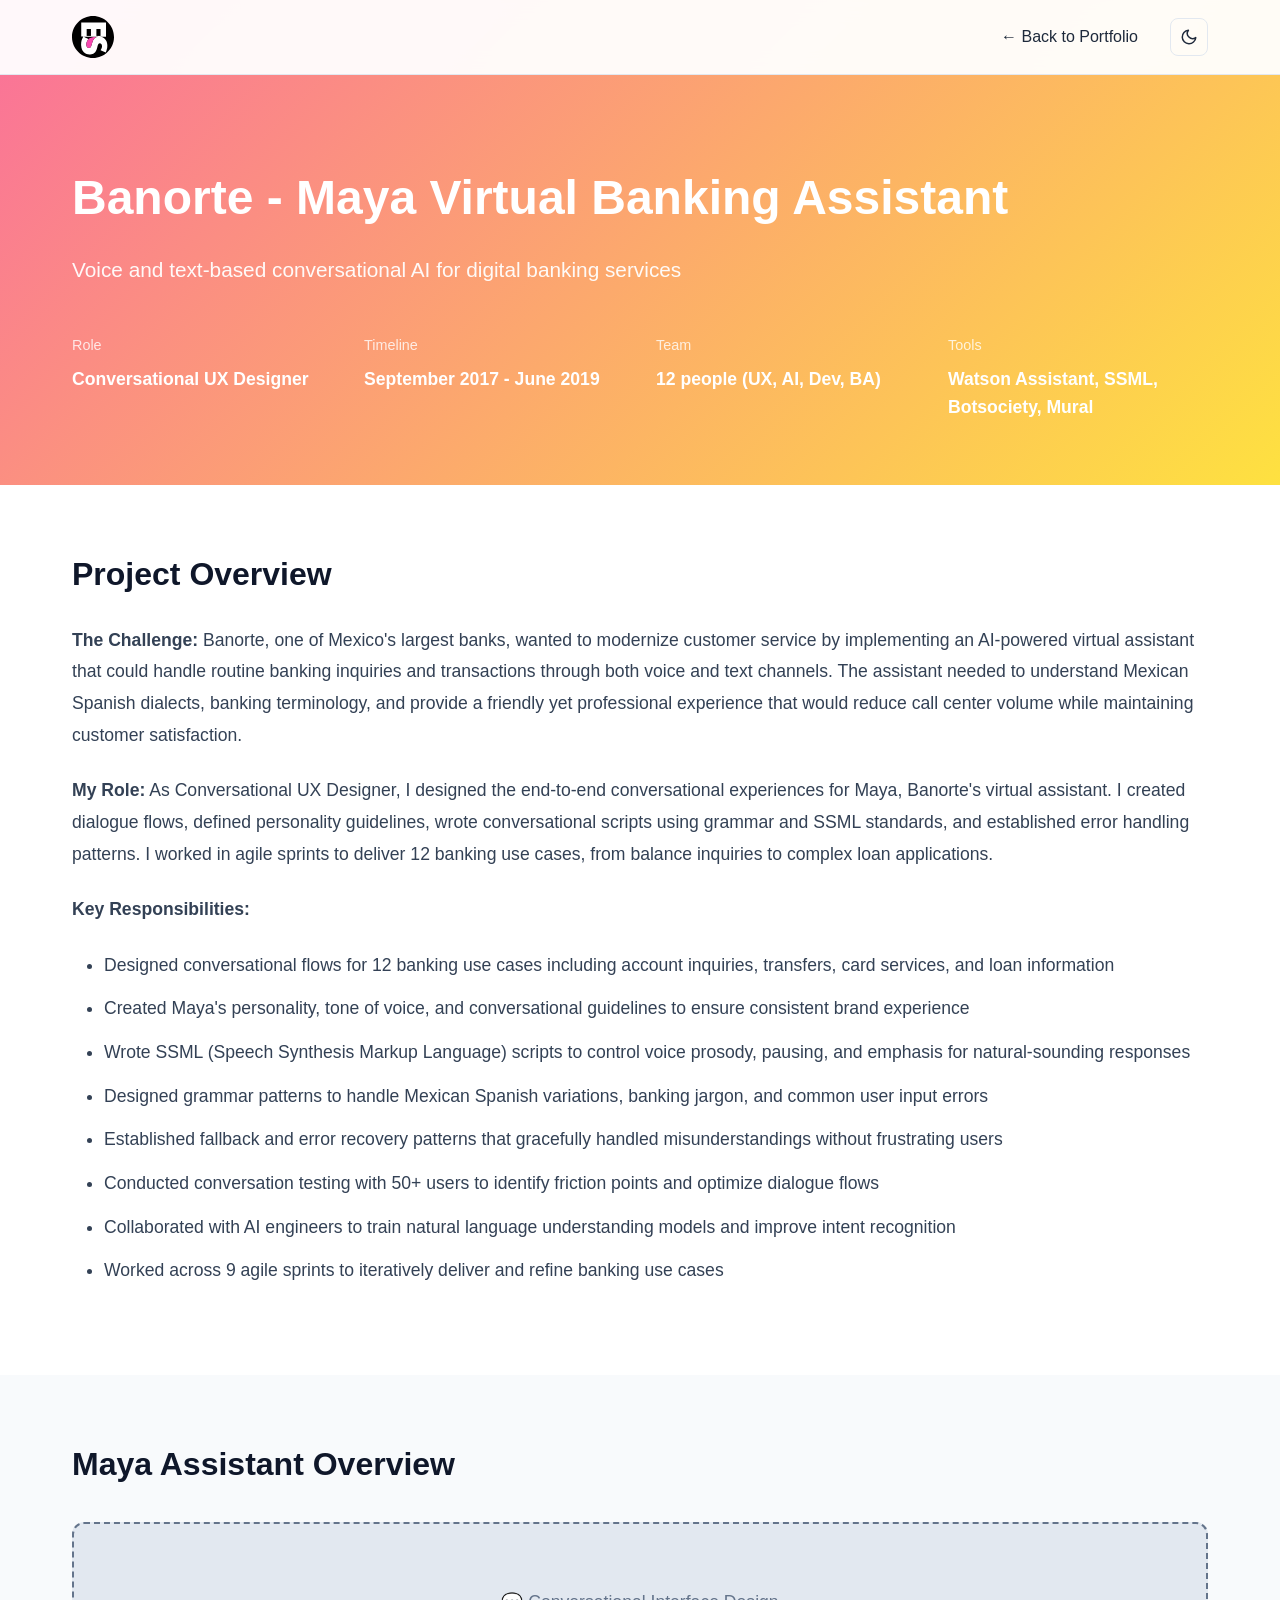
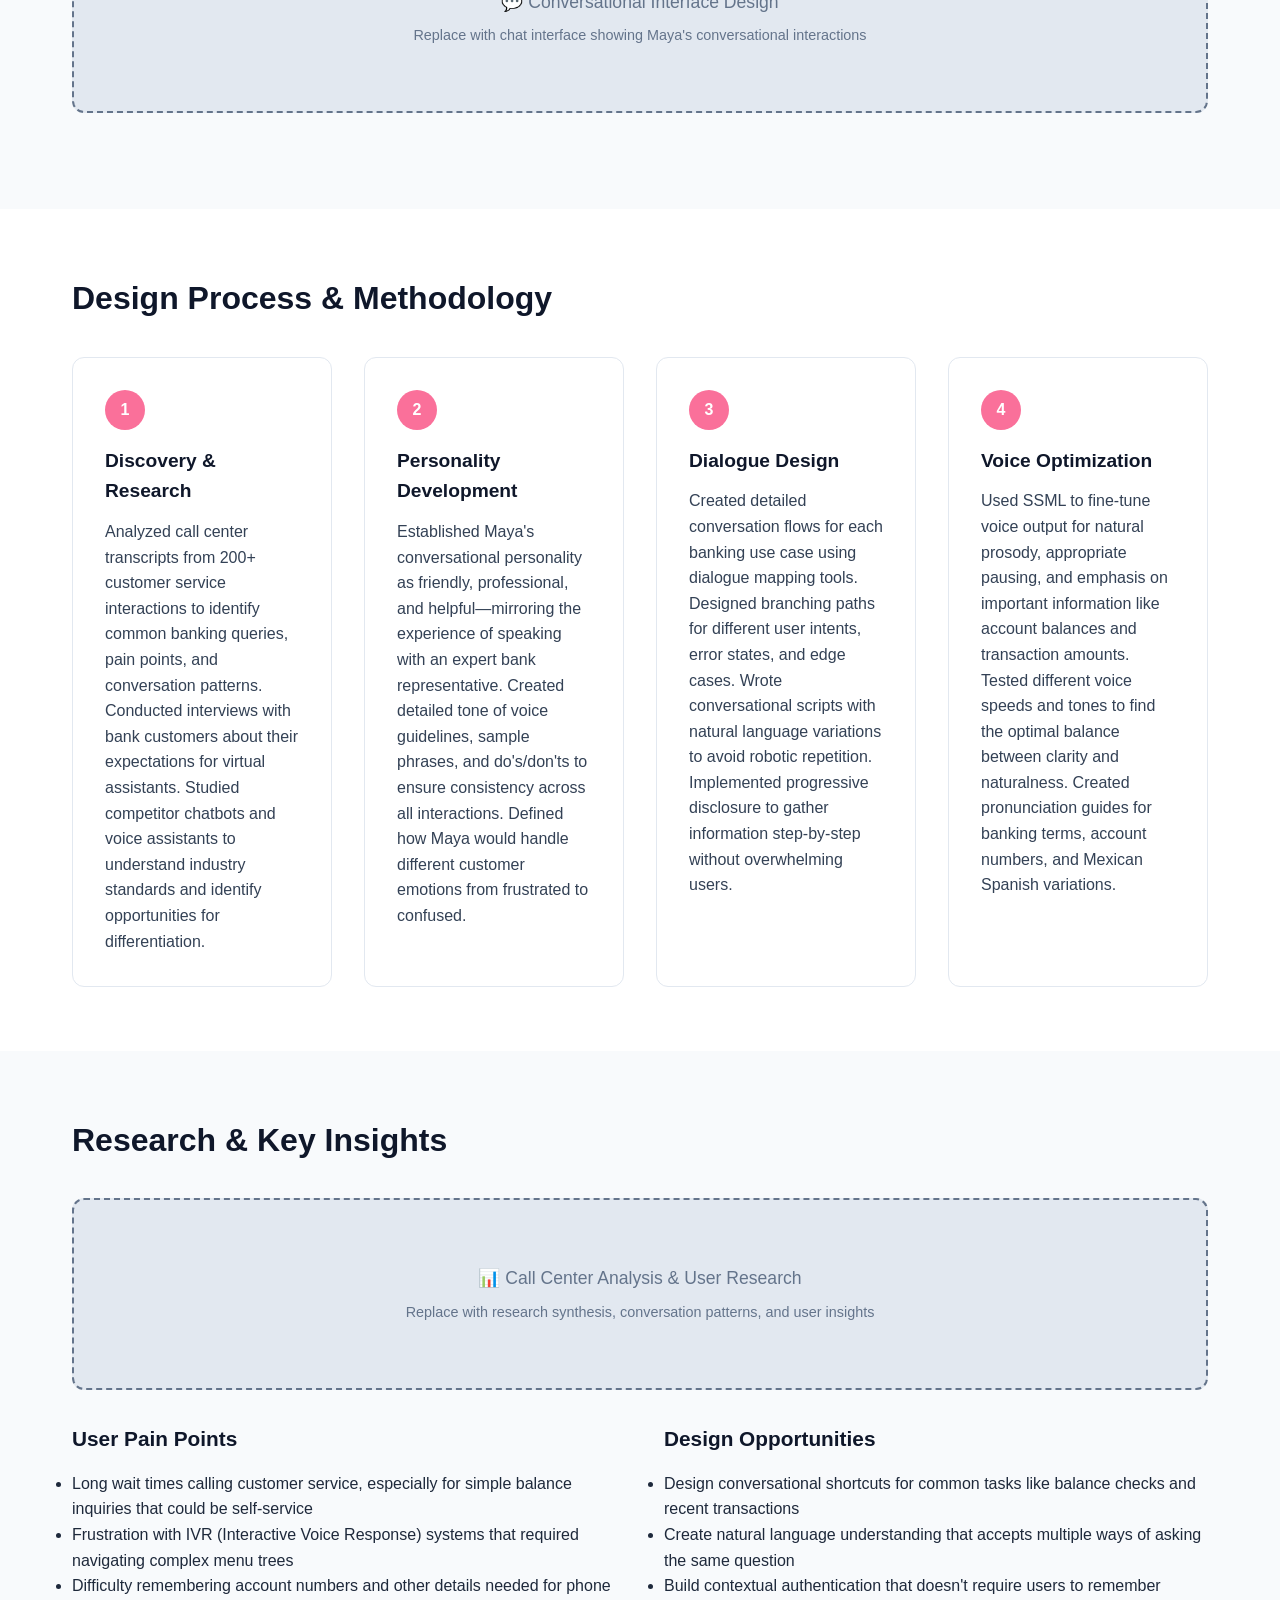
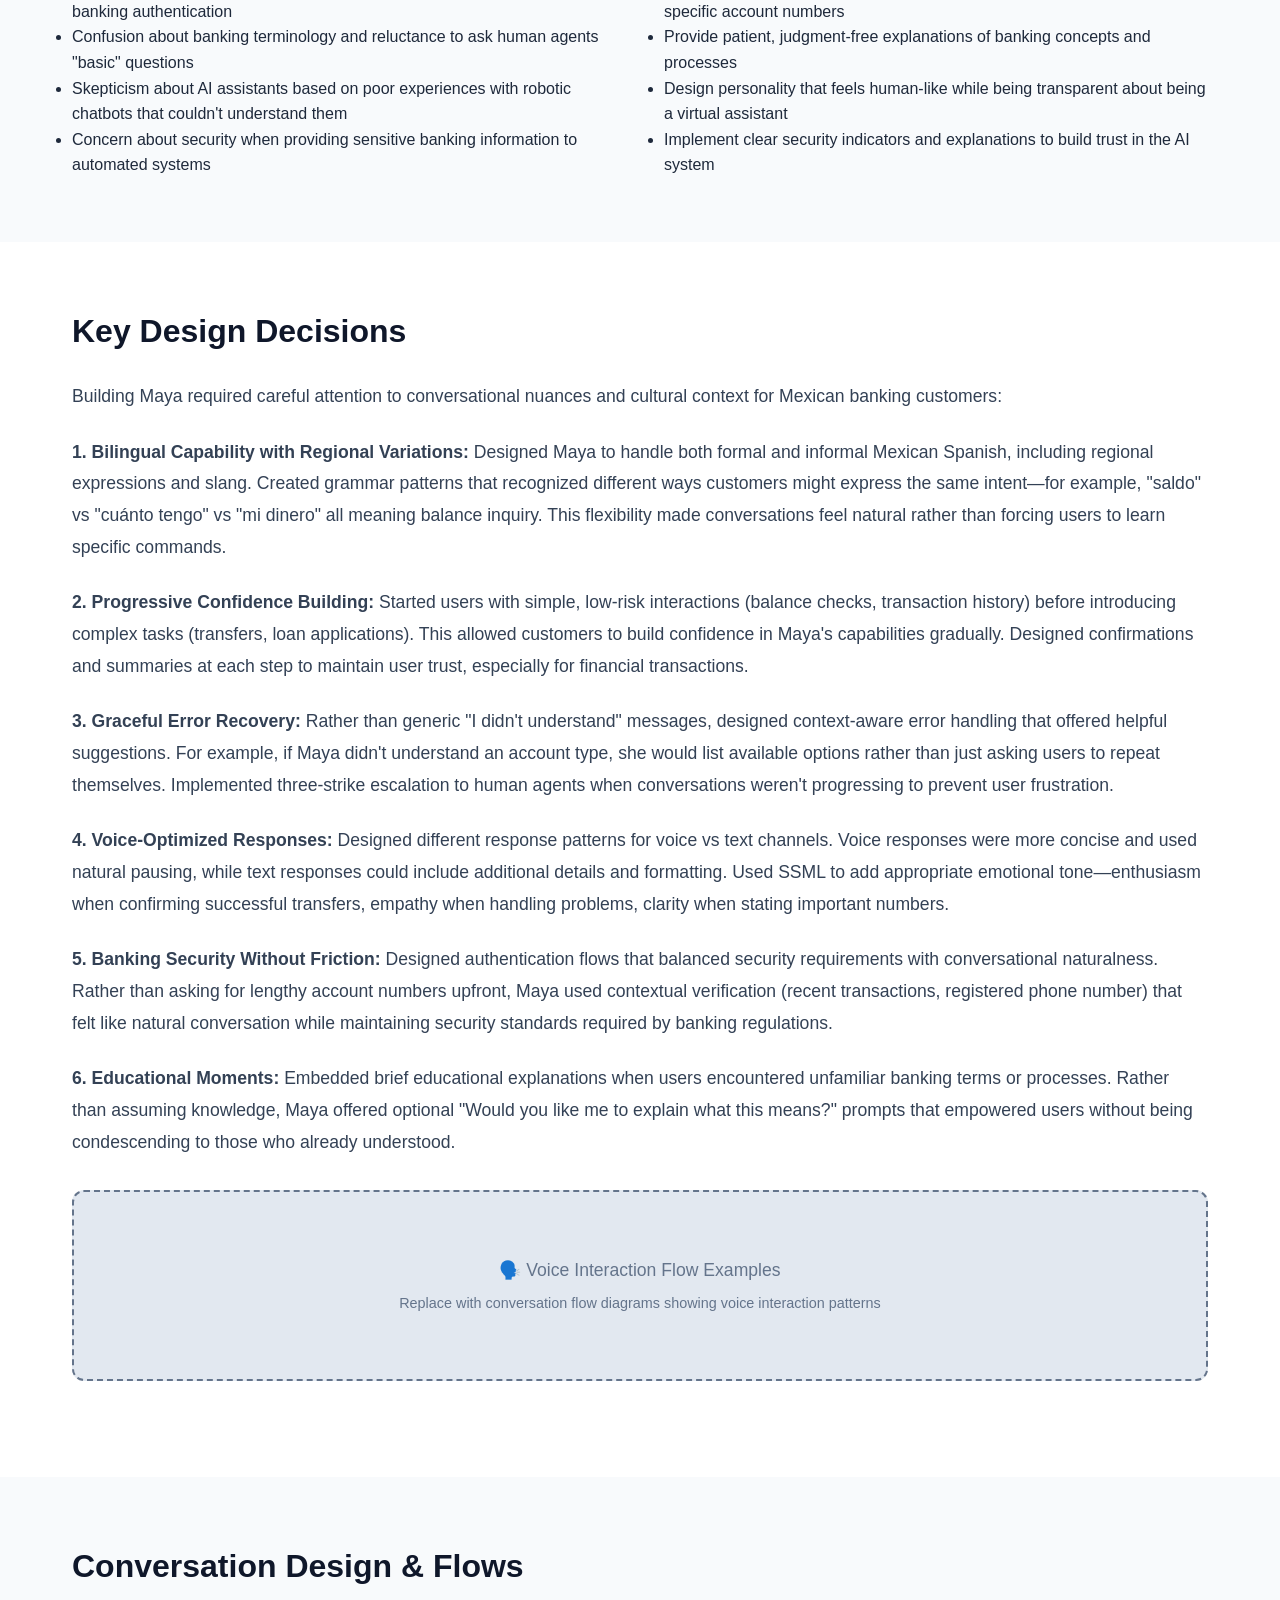
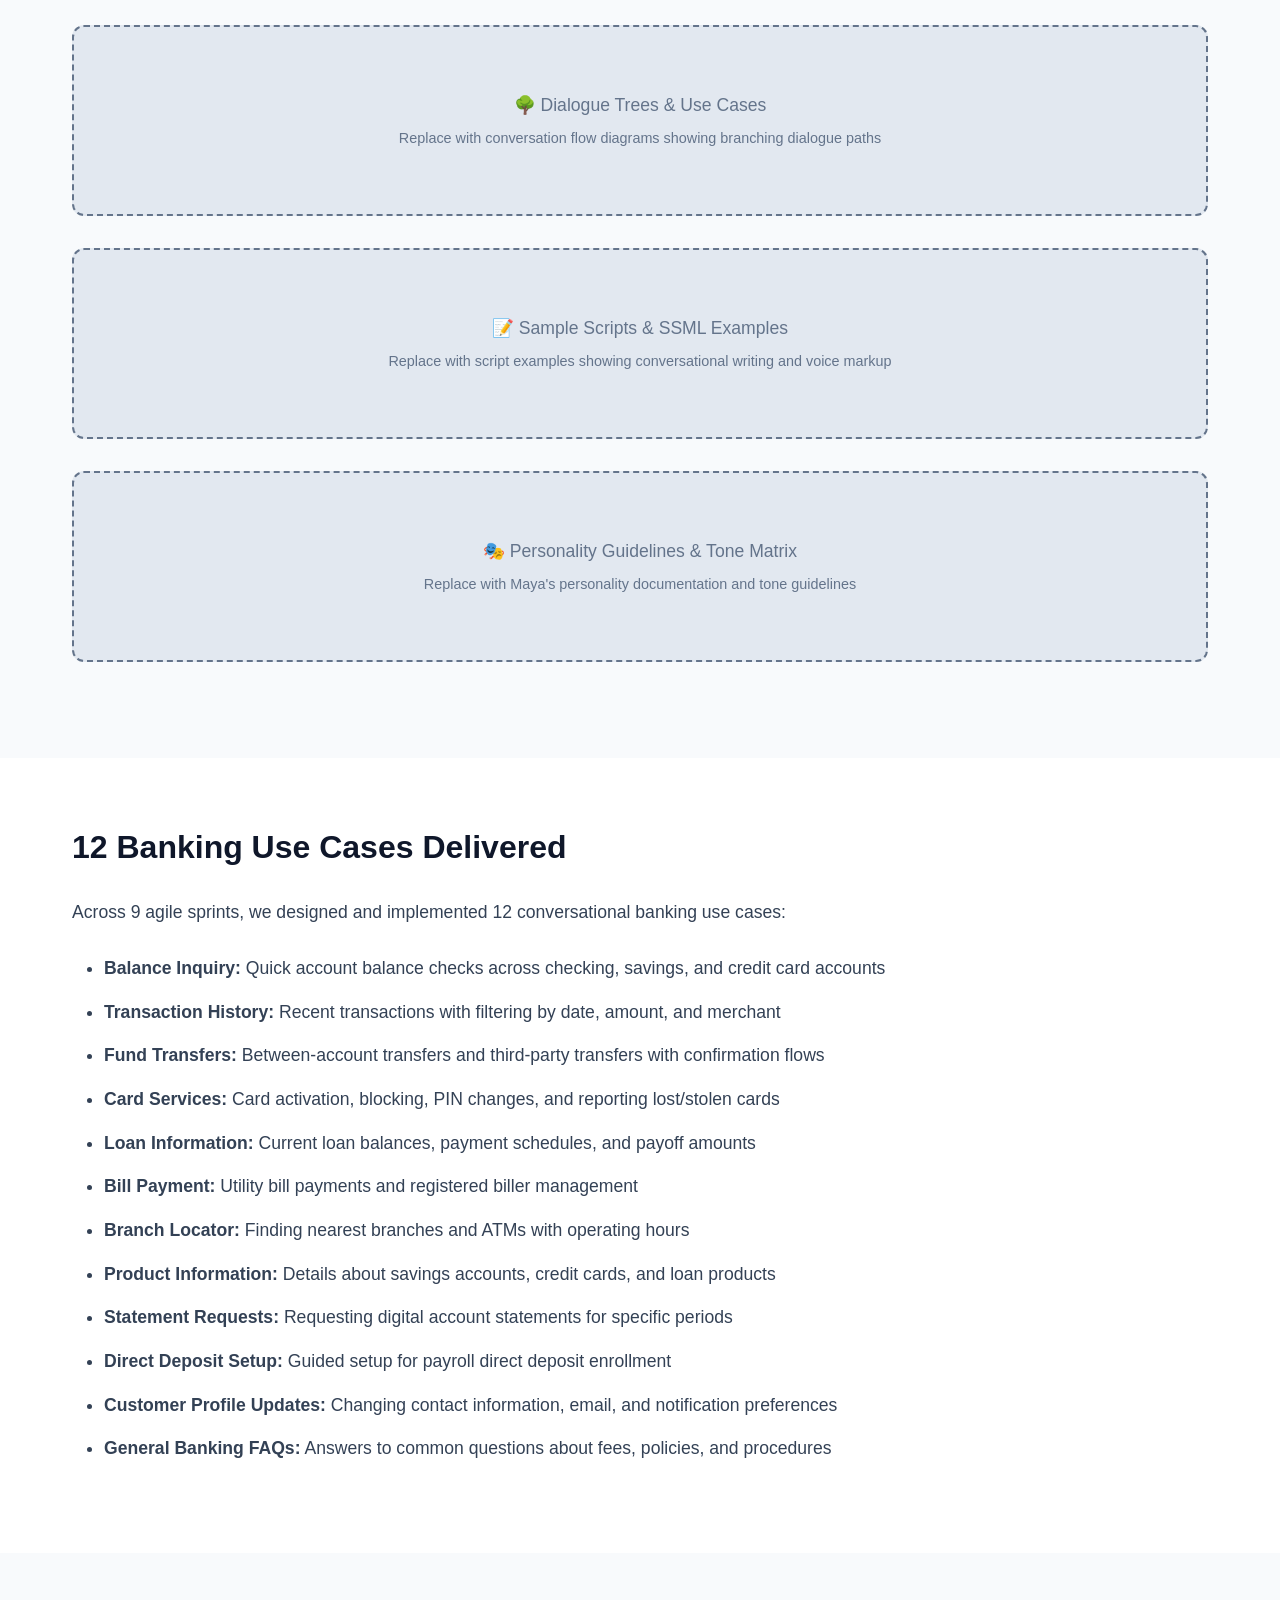
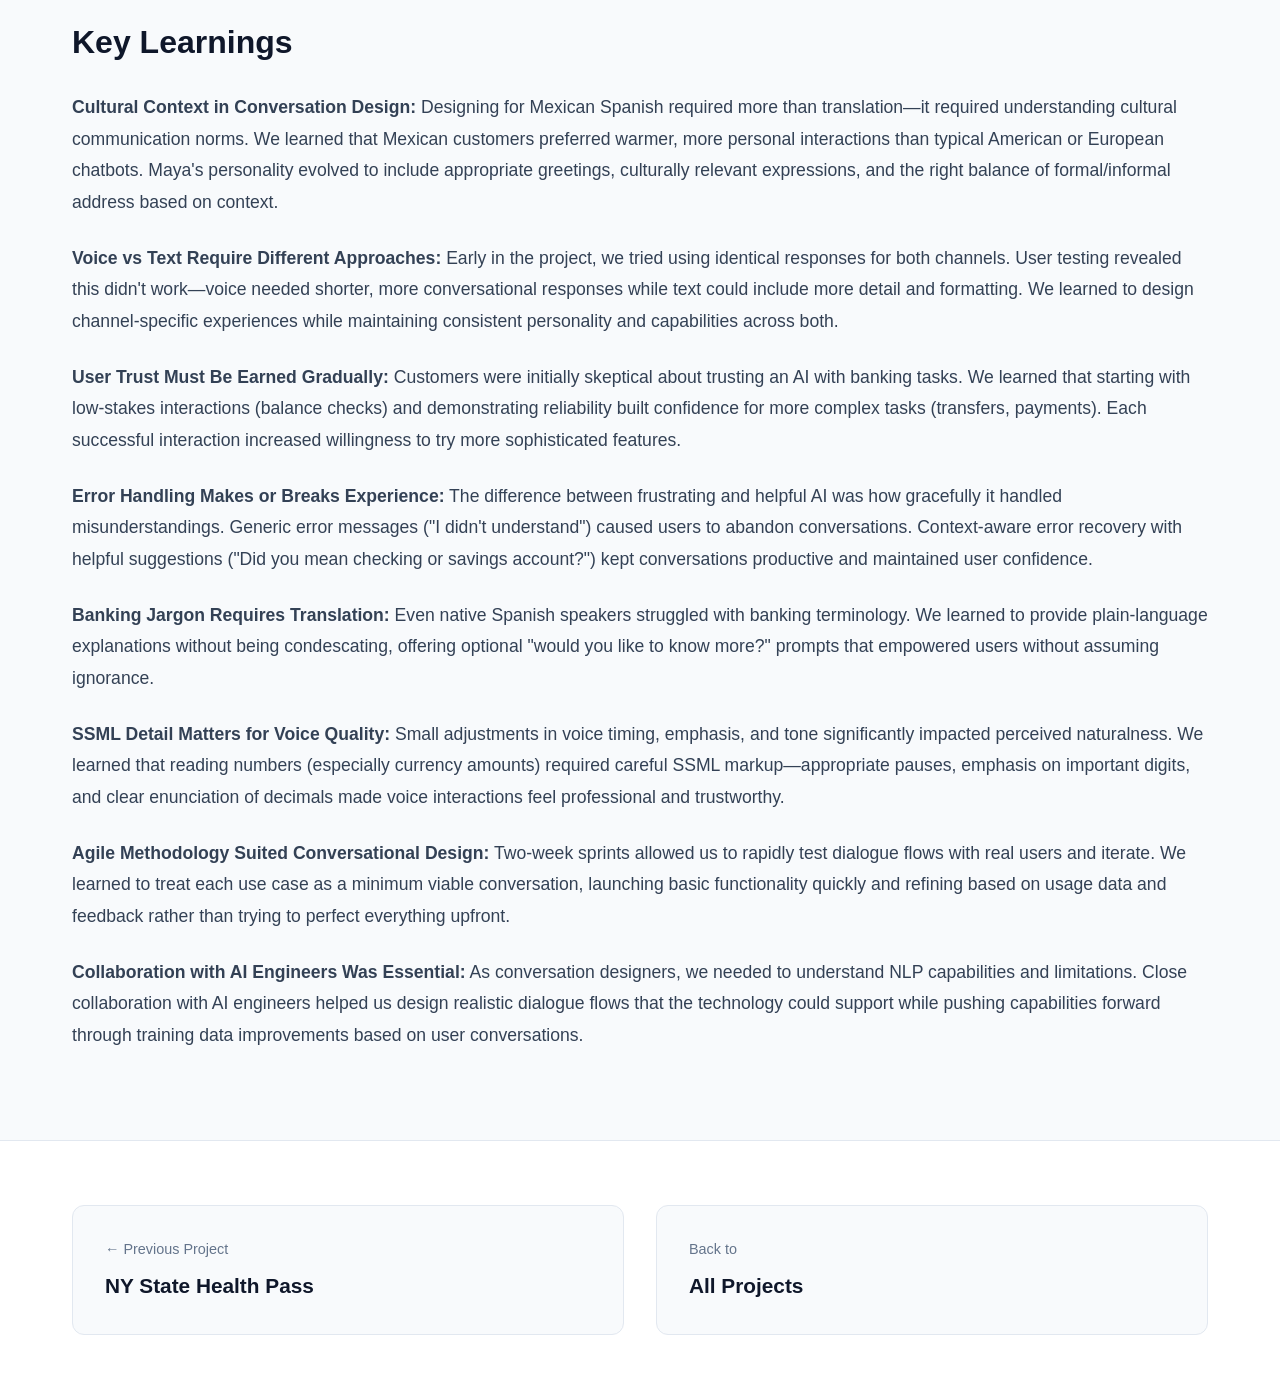
==== commit ad47dd56: "Add dark mode across all pages Follows the OS setting by default, with a nav toggle that overrides i" ====
--- a/banorte-case-study.html
+++ b/banorte-case-study.html
@@ -21,6 +21,43 @@
             --bg: #ffffff;
             --bg-alt: #f8fafc;
             --border: #e2e8f0;
+            --card-bg: #ffffff;
+            --nav-bg: rgba(255, 255, 255, 0.95);
+            --footer-bg: #0f172a;
+            --footer-text: #ffffff;
+        }
+
+        /* Dark palette — shared by the explicit toggle and the OS preference */
+        :root[data-theme="dark"] {
+            --primary: #f1f5f9;
+            --secondary: #cbd5e1;
+            --accent: #fde047;
+            --text: #e2e8f0;
+            --text-light: #94a3b8;
+            --bg: #0f172a;
+            --bg-alt: #1a2436;
+            --border: #334155;
+            --card-bg: #1a2436;
+            --nav-bg: rgba(15, 23, 42, 0.95);
+            --footer-bg: #020617;
+            --footer-text: #e2e8f0;
+        }
+
+        @media (prefers-color-scheme: dark) {
+            :root:not([data-theme="light"]) {
+                --primary: #f1f5f9;
+                --secondary: #cbd5e1;
+                --accent: #fde047;
+                --text: #e2e8f0;
+                --text-light: #94a3b8;
+                --bg: #0f172a;
+                --bg-alt: #1a2436;
+                --border: #334155;
+                --card-bg: #1a2436;
+                --nav-bg: rgba(15, 23, 42, 0.95);
+                --footer-bg: #020617;
+                --footer-text: #e2e8f0;
+            }
         }
 
         body {
@@ -41,7 +78,7 @@
             position: fixed;
             top: 0;
             width: 100%;
-            background: rgba(255, 255, 255, 0.95);
+            background: var(--nav-bg);
             backdrop-filter: blur(10px);
             border-bottom: 1px solid var(--border);
             z-index: 1000;
@@ -192,7 +229,7 @@
         }
 
         .process-card {
-            background: white;
+            background: var(--card-bg);
             padding: 2rem;
             border-radius: 12px;
             border: 1px solid var(--border);
@@ -264,6 +301,29 @@
 
         /* Responsive */
         @media (max-width: 768px) {
+            nav .container {
+                padding: 0 1rem;
+            }
+
+            .nav-actions {
+                gap: 0.75rem;
+            }
+
+            .logo-mark {
+                width: 34px;
+                height: 34px;
+            }
+
+            .theme-toggle {
+                width: 32px;
+                height: 32px;
+            }
+
+            .theme-toggle svg {
+                width: 16px;
+                height: 16px;
+            }
+
             .hero h1 {
                 font-size: 2rem;
             }
@@ -280,14 +340,75 @@
                 grid-template-columns: 1fr;
             }
         }
+
+        /* Theme toggle */
+        .nav-actions {
+            display: flex;
+            align-items: center;
+            gap: 2rem;
+        }
+
+        .theme-toggle {
+            background: none;
+            border: 1px solid var(--border);
+            border-radius: 8px;
+            width: 38px;
+            height: 38px;
+            flex-shrink: 0;
+            display: flex;
+            align-items: center;
+            justify-content: center;
+            padding: 0;
+            cursor: pointer;
+            color: var(--text);
+            transition: border-color 0.3s, color 0.3s;
+        }
+
+        .theme-toggle:hover {
+            border-color: var(--accent);
+            color: var(--accent);
+        }
+
+        .theme-toggle svg {
+            width: 18px;
+            height: 18px;
+        }
+
+        .theme-toggle .icon-sun { display: none; }
+        :root[data-theme="dark"] .theme-toggle .icon-sun { display: block; }
+        :root[data-theme="dark"] .theme-toggle .icon-moon { display: none; }
+
+        @media (prefers-color-scheme: dark) {
+            :root:not([data-theme="light"]) .theme-toggle .icon-sun { display: block; }
+            :root:not([data-theme="light"]) .theme-toggle .icon-moon { display: none; }
+        }
     </style>
+    <script>
+        // Applied before first paint so the correct theme never flashes.
+        (function () {
+            try {
+                var saved = localStorage.getItem('theme');
+                if (saved === 'dark' || saved === 'light') {
+                    document.documentElement.setAttribute('data-theme', saved);
+                } else if (window.matchMedia('(prefers-color-scheme: dark)').matches) {
+                    document.documentElement.setAttribute('data-theme', 'dark');
+                }
+            } catch (e) {}
+        })();
+    </script>
 </head>
 <body>
     <!-- Navigation -->
     <nav>
         <div class="container">
             <a href="index.html" class="logo" aria-label="El Serch — home"><img src="assets/elserch-logo.svg" alt="El Serch logo" class="logo-mark"></a>
-            <a href="index.html#portfolio" class="back-link">← Back to Portfolio</a>
+            <div class="nav-actions">
+                <a href="index.html#portfolio" class="back-link">← Back to Portfolio</a>
+                <button class="theme-toggle" type="button" id="themeToggle" aria-label="Switch between light and dark theme">
+                    <svg class="icon-moon" viewBox="0 0 24 24" fill="none" stroke="currentColor" stroke-width="2" stroke-linecap="round" stroke-linejoin="round" aria-hidden="true"><path d="M21 12.79A9 9 0 1 1 11.21 3 7 7 0 0 0 21 12.79z"/></svg>
+                    <svg class="icon-sun" viewBox="0 0 24 24" fill="none" stroke="currentColor" stroke-width="2" stroke-linecap="round" stroke-linejoin="round" aria-hidden="true"><circle cx="12" cy="12" r="5"/><path d="M12 1v2M12 21v2M4.22 4.22l1.42 1.42M18.36 18.36l1.42 1.42M1 12h2M21 12h2M4.22 19.78l1.42-1.42M18.36 5.64l1.42-1.42"/></svg>
+                </button>
+            </div>
         </div>
     </nav>
 
@@ -534,5 +655,21 @@
             </div>
         </div>
     </section>
+    <script>
+        // Theme toggle
+        (function () {
+            var btn = document.getElementById('themeToggle');
+            if (!btn) return;
+            btn.addEventListener('click', function () {
+                var root = document.documentElement;
+                var isDark = root.getAttribute('data-theme') === 'dark'
+                    || (!root.hasAttribute('data-theme')
+                        && window.matchMedia('(prefers-color-scheme: dark)').matches);
+                var next = isDark ? 'light' : 'dark';
+                root.setAttribute('data-theme', next);
+                try { localStorage.setItem('theme', next); } catch (e) {}
+            });
+        })();
+    </script>
 </body>
 </html>
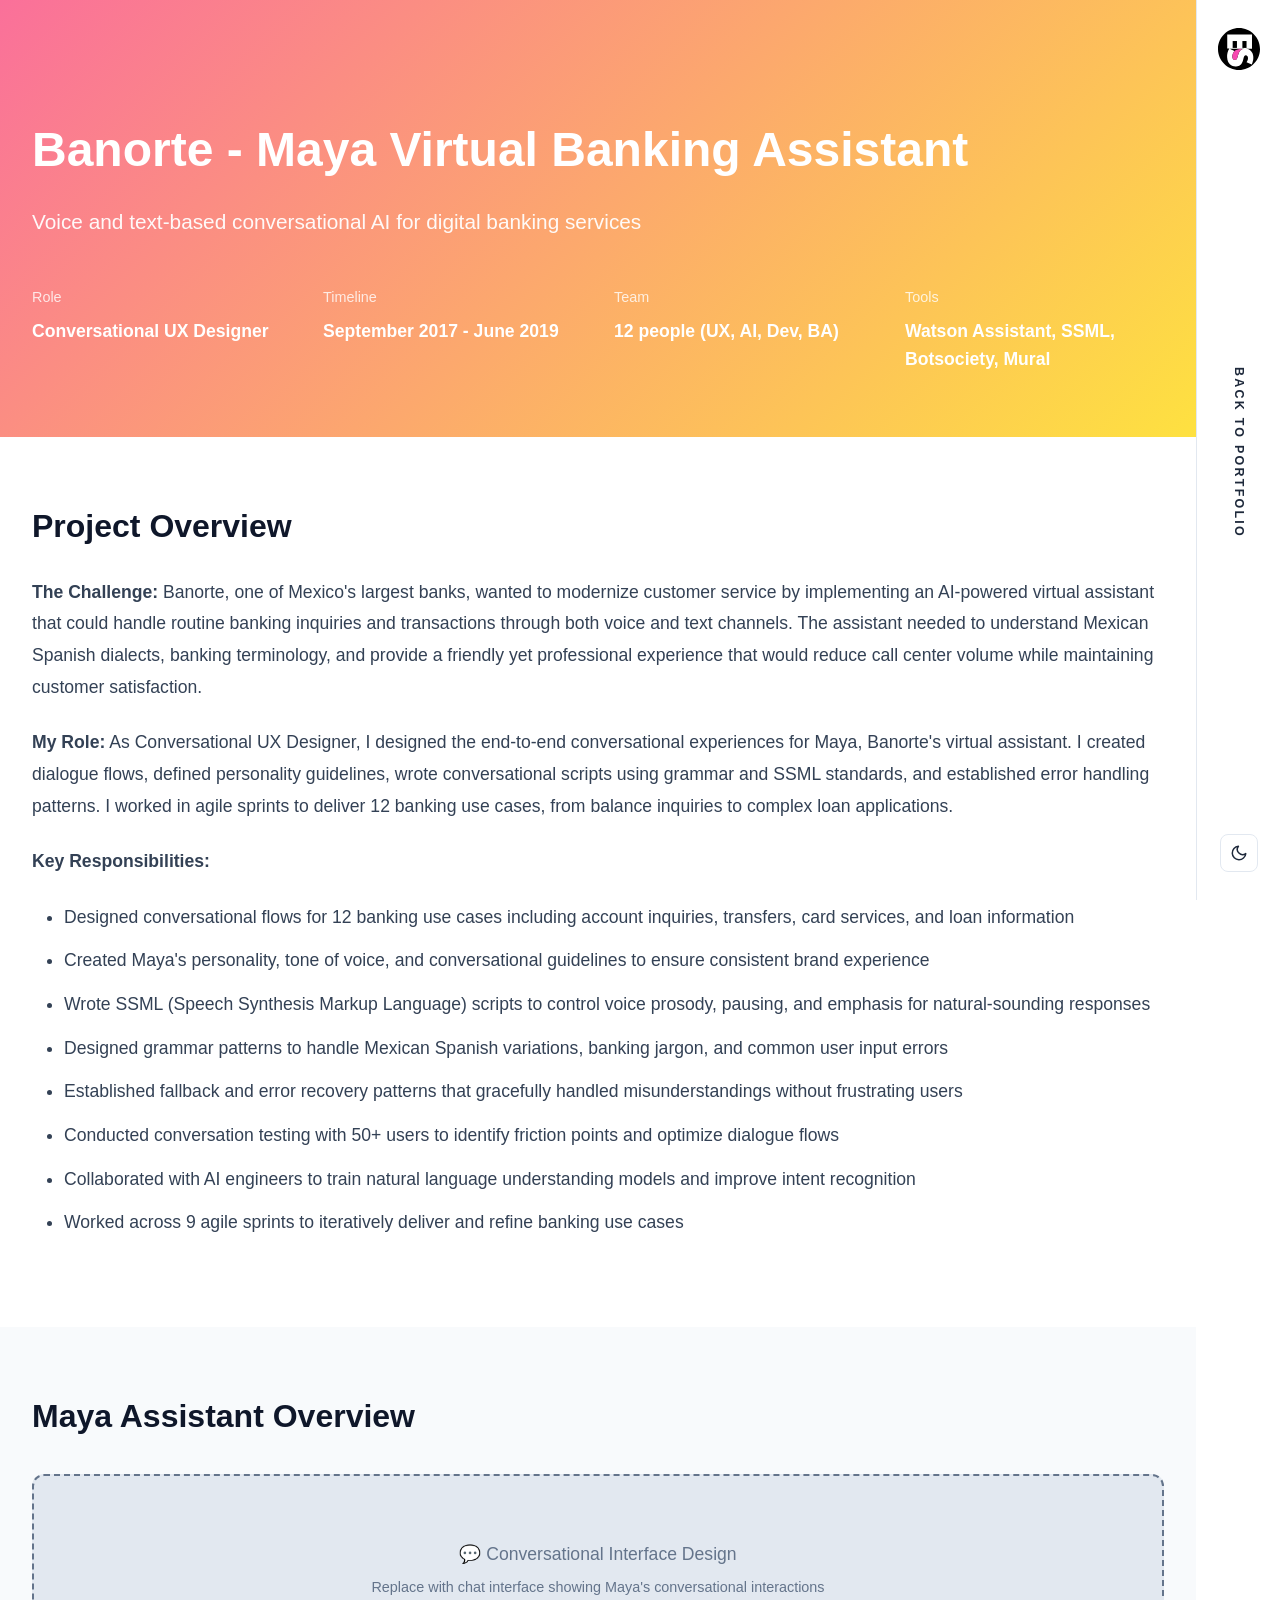
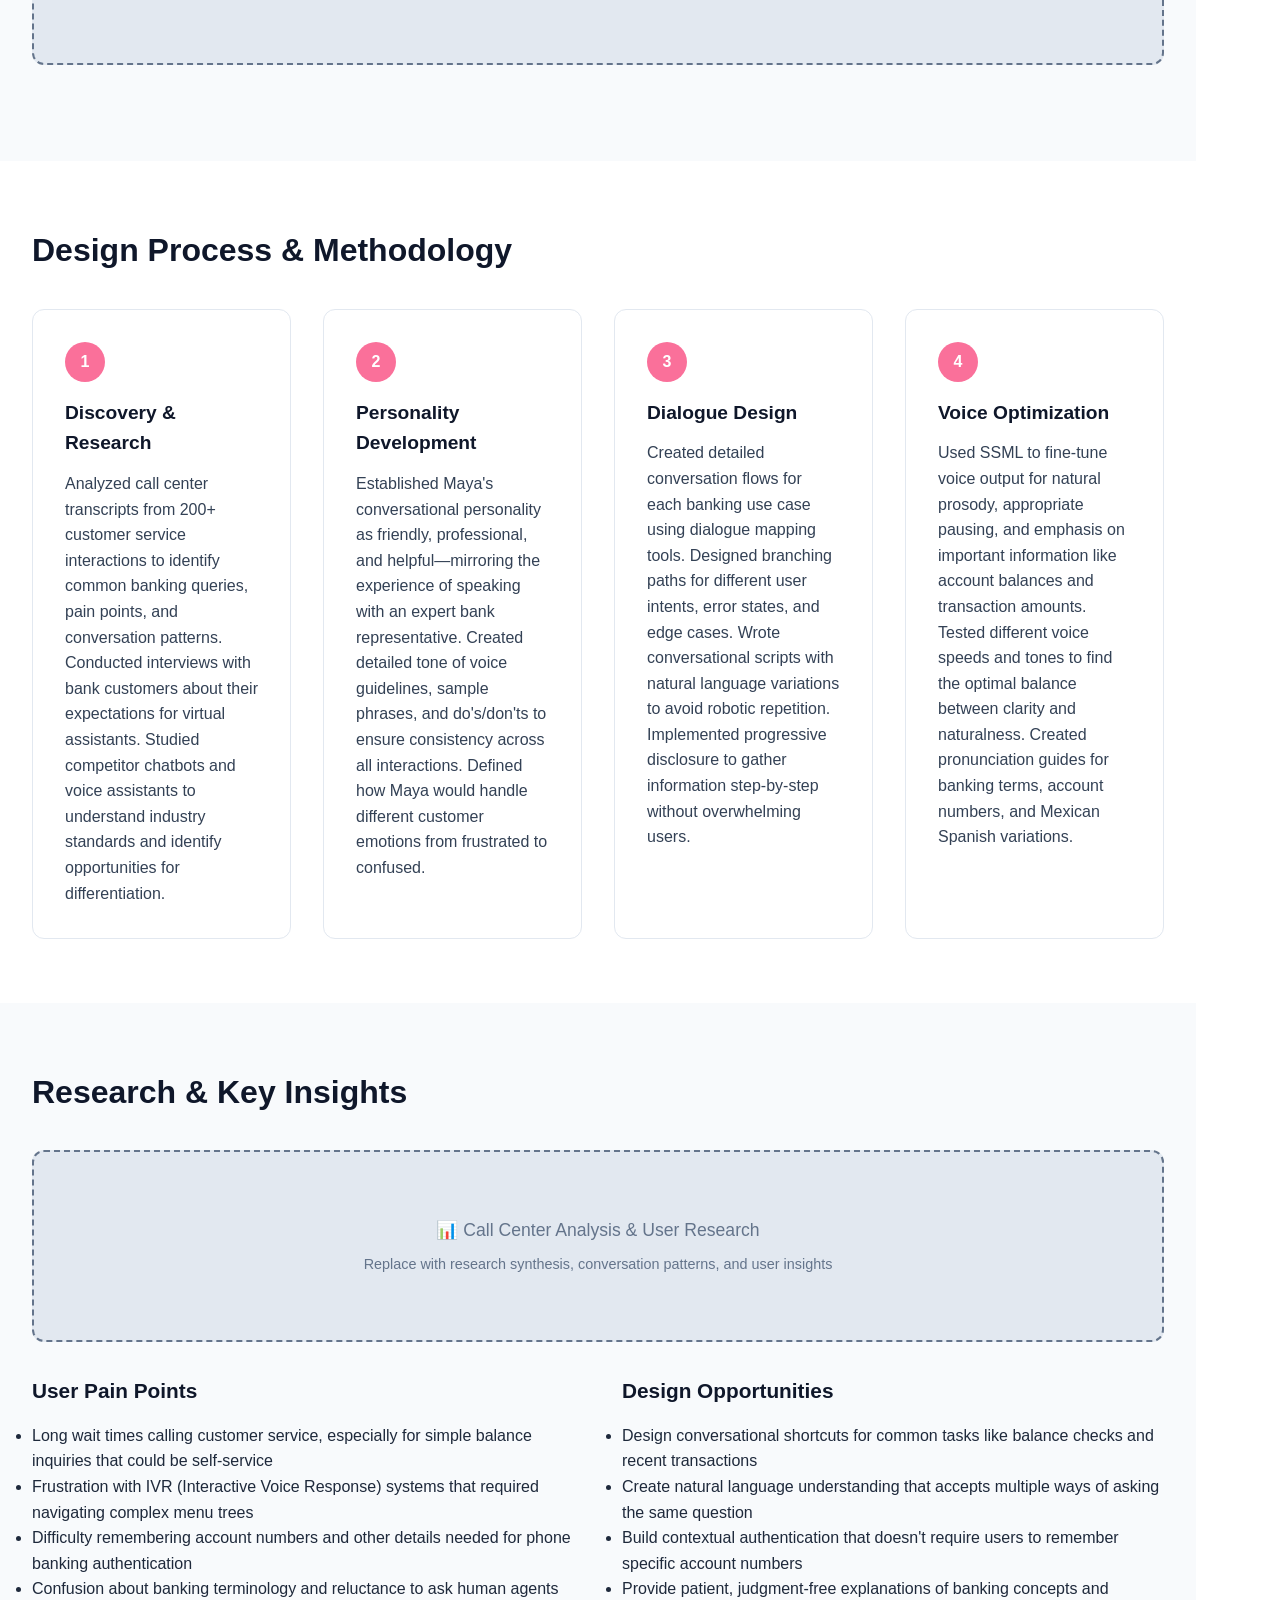
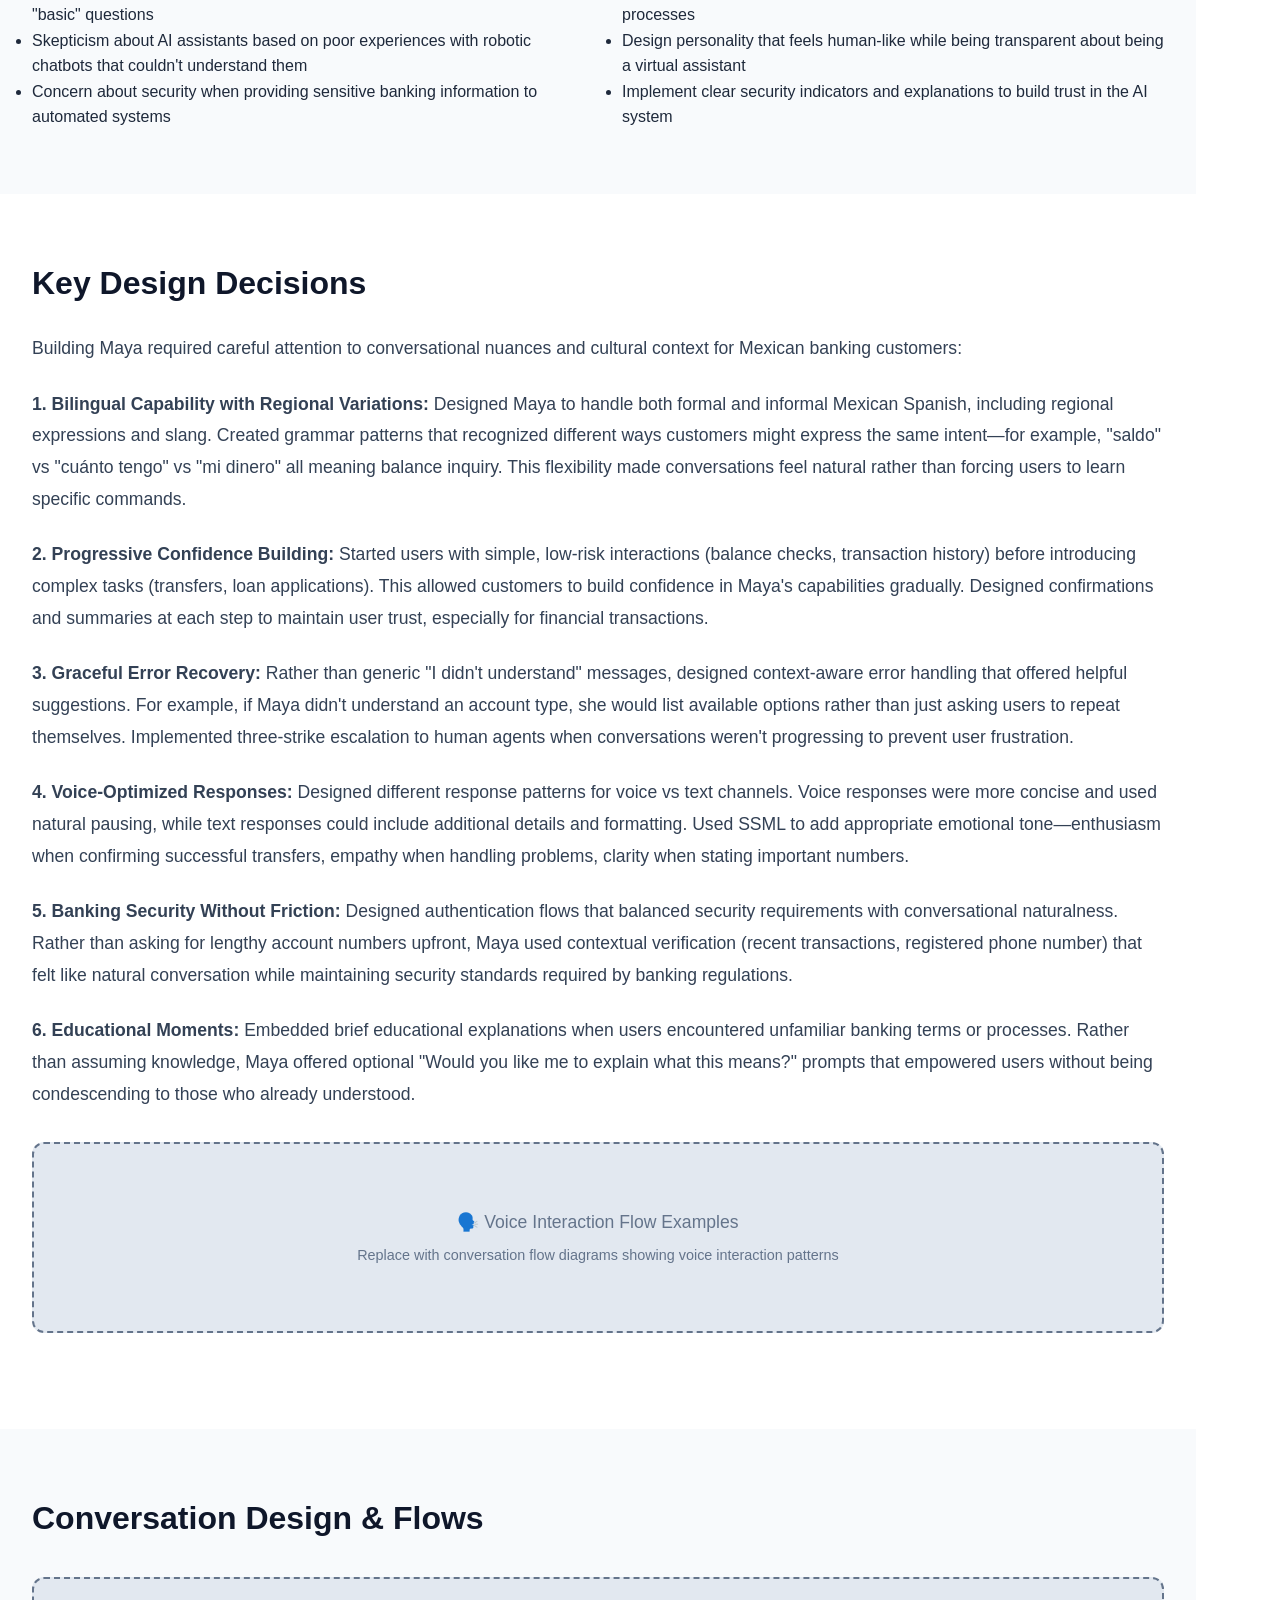
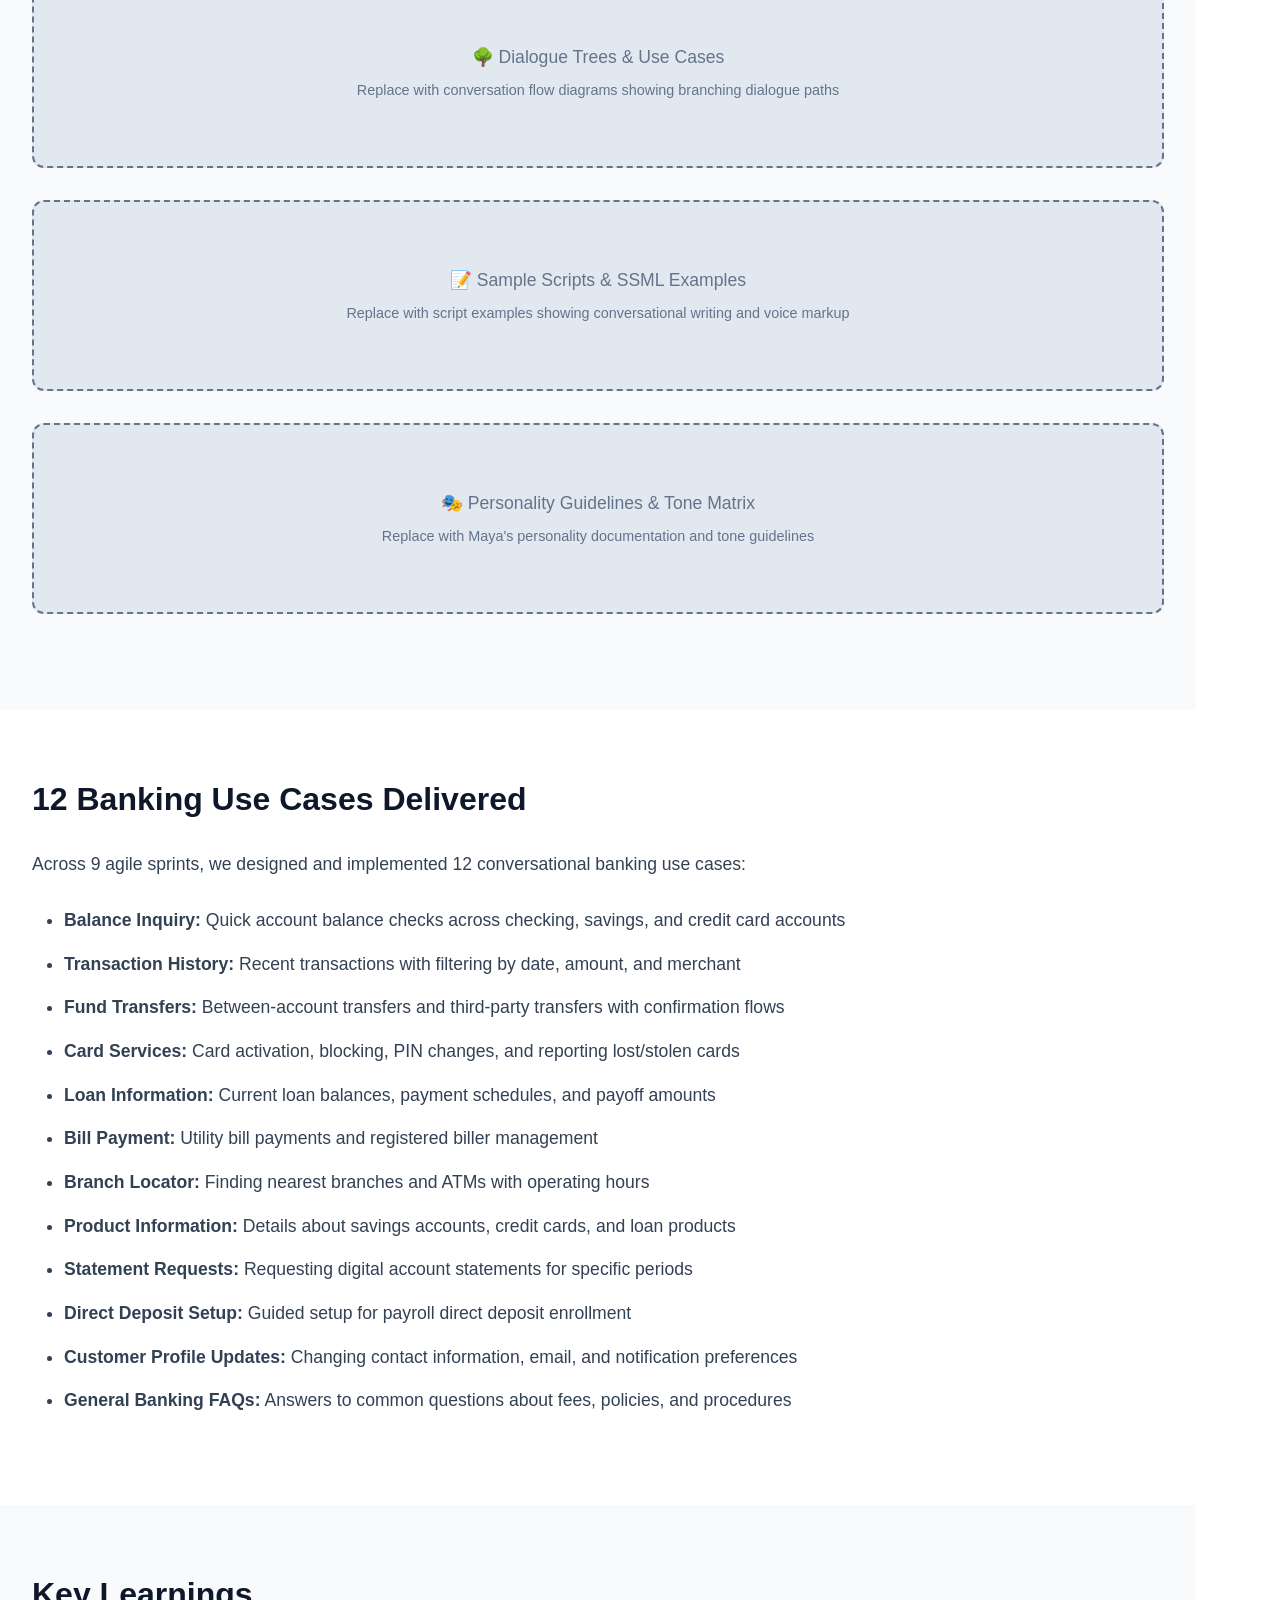
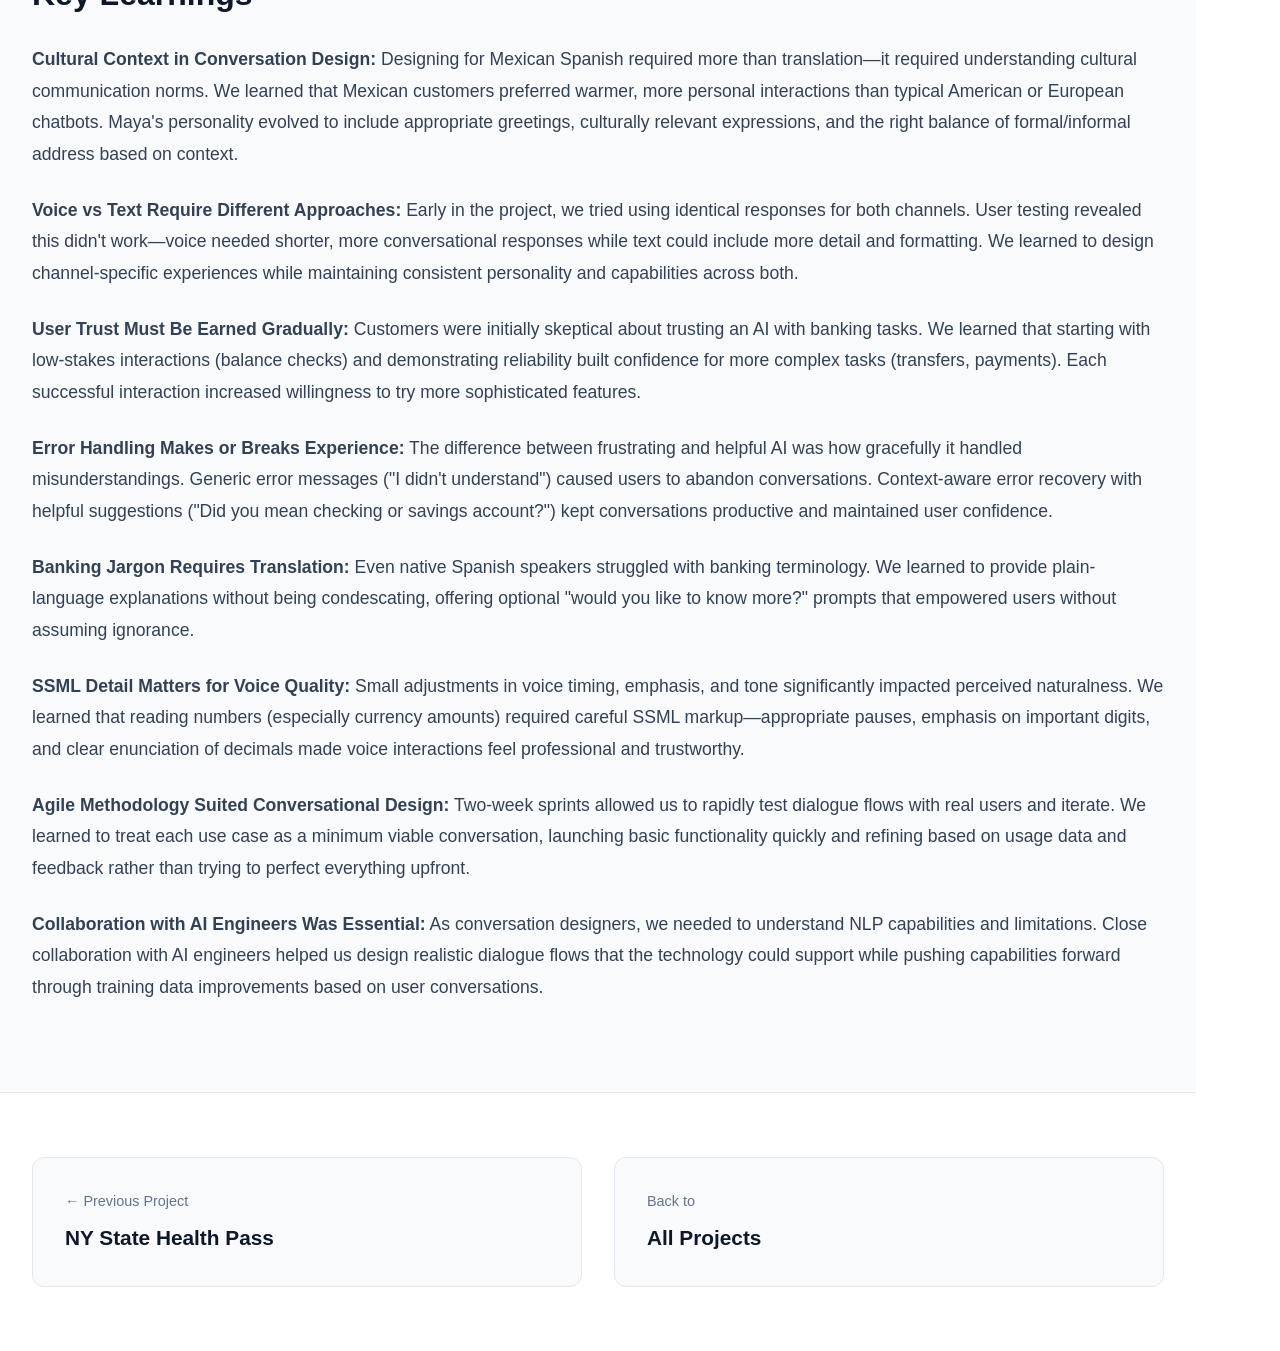
==== commit 86cad5e3: "Replace the top nav with a vertical rail on the right edge Desktop: an 84px fixed rail running the f" ====
--- a/banorte-case-study.html
+++ b/banorte-case-study.html
@@ -13,6 +13,7 @@
         }
 
         :root {
+            --rail: 84px;
             --primary: #0f172a;
             --secondary: #334155;
             --accent: #fee140;
@@ -61,6 +62,7 @@
         }
 
         body {
+            padding-right: var(--rail);
             font-family: -apple-system, BlinkMacSystemFont, 'Segoe UI', Roboto, Oxygen, Ubuntu, Cantarell, sans-serif;
             line-height: 1.6;
             color: var(--text);
@@ -73,28 +75,31 @@
             padding: 0 2rem;
         }
 
-        /* Navigation */
-        nav {
+        /* Navigation — vertical rail pinned to the right edge */
+        .side-nav {
             position: fixed;
             top: 0;
-            width: 100%;
+            right: 0;
+            width: var(--rail);
+            height: 100vh;
+            height: 100dvh;
             background: var(--nav-bg);
             backdrop-filter: blur(10px);
-            border-bottom: 1px solid var(--border);
+            border-left: 1px solid var(--border);
             z-index: 1000;
-            padding: 1rem 0;
-        }
-
-        nav .container {
             display: flex;
+            flex-direction: column;
+            align-items: center;
             justify-content: space-between;
-            align-items: center;
+            gap: 1.5rem;
+            padding: 1.75rem 0;
         }
 
         .logo {
             display: flex;
             align-items: center;
             text-decoration: none;
+            flex-shrink: 0;
         }
 
         .logo-mark {
@@ -105,22 +110,40 @@
         }
 
         .back-link {
+            position: relative;
+            writing-mode: vertical-rl;
+            text-orientation: mixed;
             color: var(--text);
             text-decoration: none;
-            font-weight: 500;
+            font-weight: 600;
+            font-size: 0.78rem;
+            letter-spacing: 0.18em;
+            text-transform: uppercase;
             transition: color 0.3s;
-            display: flex;
-            align-items: center;
-            gap: 0.5rem;
         }
 
         .back-link:hover {
-            color: #fa709a;
+            color: var(--accent);
+        }
+
+        .back-link::after {
+            content: '';
+            position: absolute;
+            left: -10px;
+            top: 0;
+            width: 2px;
+            height: 0;
+            background: var(--accent);
+            transition: height 0.3s ease;
+        }
+
+        .back-link:hover::after {
+            height: 100%;
         }
 
         /* Hero Section */
         .hero {
-            padding: 10rem 0 4rem;
+            padding: 7rem 0 4rem;
             background: linear-gradient(135deg, #fa709a 0%, #fee140 100%);
             color: white;
         }
@@ -301,17 +324,52 @@
 
         /* Responsive */
         @media (max-width: 768px) {
-            nav .container {
-                padding: 0 1rem;
-            }
-
-            .nav-actions {
+            body {
+                padding-right: 0;
+                padding-bottom: 60px;
+            }
+
+            .side-nav {
+                top: auto;
+                bottom: 0;
+                left: 0;
+                right: 0;
+                width: 100%;
+                height: auto;
+                flex-direction: row;
+                justify-content: space-between;
+                align-items: center;
+                border-left: none;
+                border-top: 1px solid var(--border);
                 gap: 0.75rem;
-            }
-
-            .logo-mark {
-                width: 34px;
-                height: 34px;
+                padding: 0.7rem 1rem;
+            }
+
+            .side-nav .logo {
+                display: none;
+            }
+
+            .nav-links {
+                flex-direction: row;
+                align-items: center;
+                gap: 1rem;
+            }
+
+            .nav-links a,
+            .back-link {
+                writing-mode: horizontal-tb;
+                font-size: 0.72rem;
+                letter-spacing: 0.02em;
+                text-transform: none;
+            }
+
+            .nav-links a::after,
+            .back-link::after {
+                display: none;
+            }
+
+            .back-link::before {
+                content: '← ';
             }
 
             .theme-toggle {
@@ -342,12 +400,6 @@
         }
 
         /* Theme toggle */
-        .nav-actions {
-            display: flex;
-            align-items: center;
-            gap: 2rem;
-        }
-
         .theme-toggle {
             background: none;
             border: 1px solid var(--border);
@@ -399,17 +451,13 @@
 </head>
 <body>
     <!-- Navigation -->
-    <nav>
-        <div class="container">
-            <a href="index.html" class="logo" aria-label="El Serch — home"><img src="assets/elserch-logo.svg" alt="El Serch logo" class="logo-mark"></a>
-            <div class="nav-actions">
-                <a href="index.html#portfolio" class="back-link">← Back to Portfolio</a>
-                <button class="theme-toggle" type="button" id="themeToggle" aria-label="Switch between light and dark theme">
-                    <svg class="icon-moon" viewBox="0 0 24 24" fill="none" stroke="currentColor" stroke-width="2" stroke-linecap="round" stroke-linejoin="round" aria-hidden="true"><path d="M21 12.79A9 9 0 1 1 11.21 3 7 7 0 0 0 21 12.79z"/></svg>
-                    <svg class="icon-sun" viewBox="0 0 24 24" fill="none" stroke="currentColor" stroke-width="2" stroke-linecap="round" stroke-linejoin="round" aria-hidden="true"><circle cx="12" cy="12" r="5"/><path d="M12 1v2M12 21v2M4.22 4.22l1.42 1.42M18.36 18.36l1.42 1.42M1 12h2M21 12h2M4.22 19.78l1.42-1.42M18.36 5.64l1.42-1.42"/></svg>
-                </button>
-            </div>
-        </div>
+    <nav class="side-nav">
+        <a href="index.html" class="logo" aria-label="El Serch — home"><img src="assets/elserch-logo.svg" alt="El Serch logo" class="logo-mark"></a>
+        <a href="index.html#portfolio" class="back-link">Back to Portfolio</a>
+        <button class="theme-toggle" type="button" id="themeToggle" aria-label="Switch between light and dark theme">
+            <svg class="icon-moon" viewBox="0 0 24 24" fill="none" stroke="currentColor" stroke-width="2" stroke-linecap="round" stroke-linejoin="round" aria-hidden="true"><path d="M21 12.79A9 9 0 1 1 11.21 3 7 7 0 0 0 21 12.79z"/></svg>
+            <svg class="icon-sun" viewBox="0 0 24 24" fill="none" stroke="currentColor" stroke-width="2" stroke-linecap="round" stroke-linejoin="round" aria-hidden="true"><circle cx="12" cy="12" r="5"/><path d="M12 1v2M12 21v2M4.22 4.22l1.42 1.42M18.36 18.36l1.42 1.42M1 12h2M21 12h2M4.22 19.78l1.42-1.42M18.36 5.64l1.42-1.42"/></svg>
+        </button>
     </nav>
 
     <!-- Hero Section -->
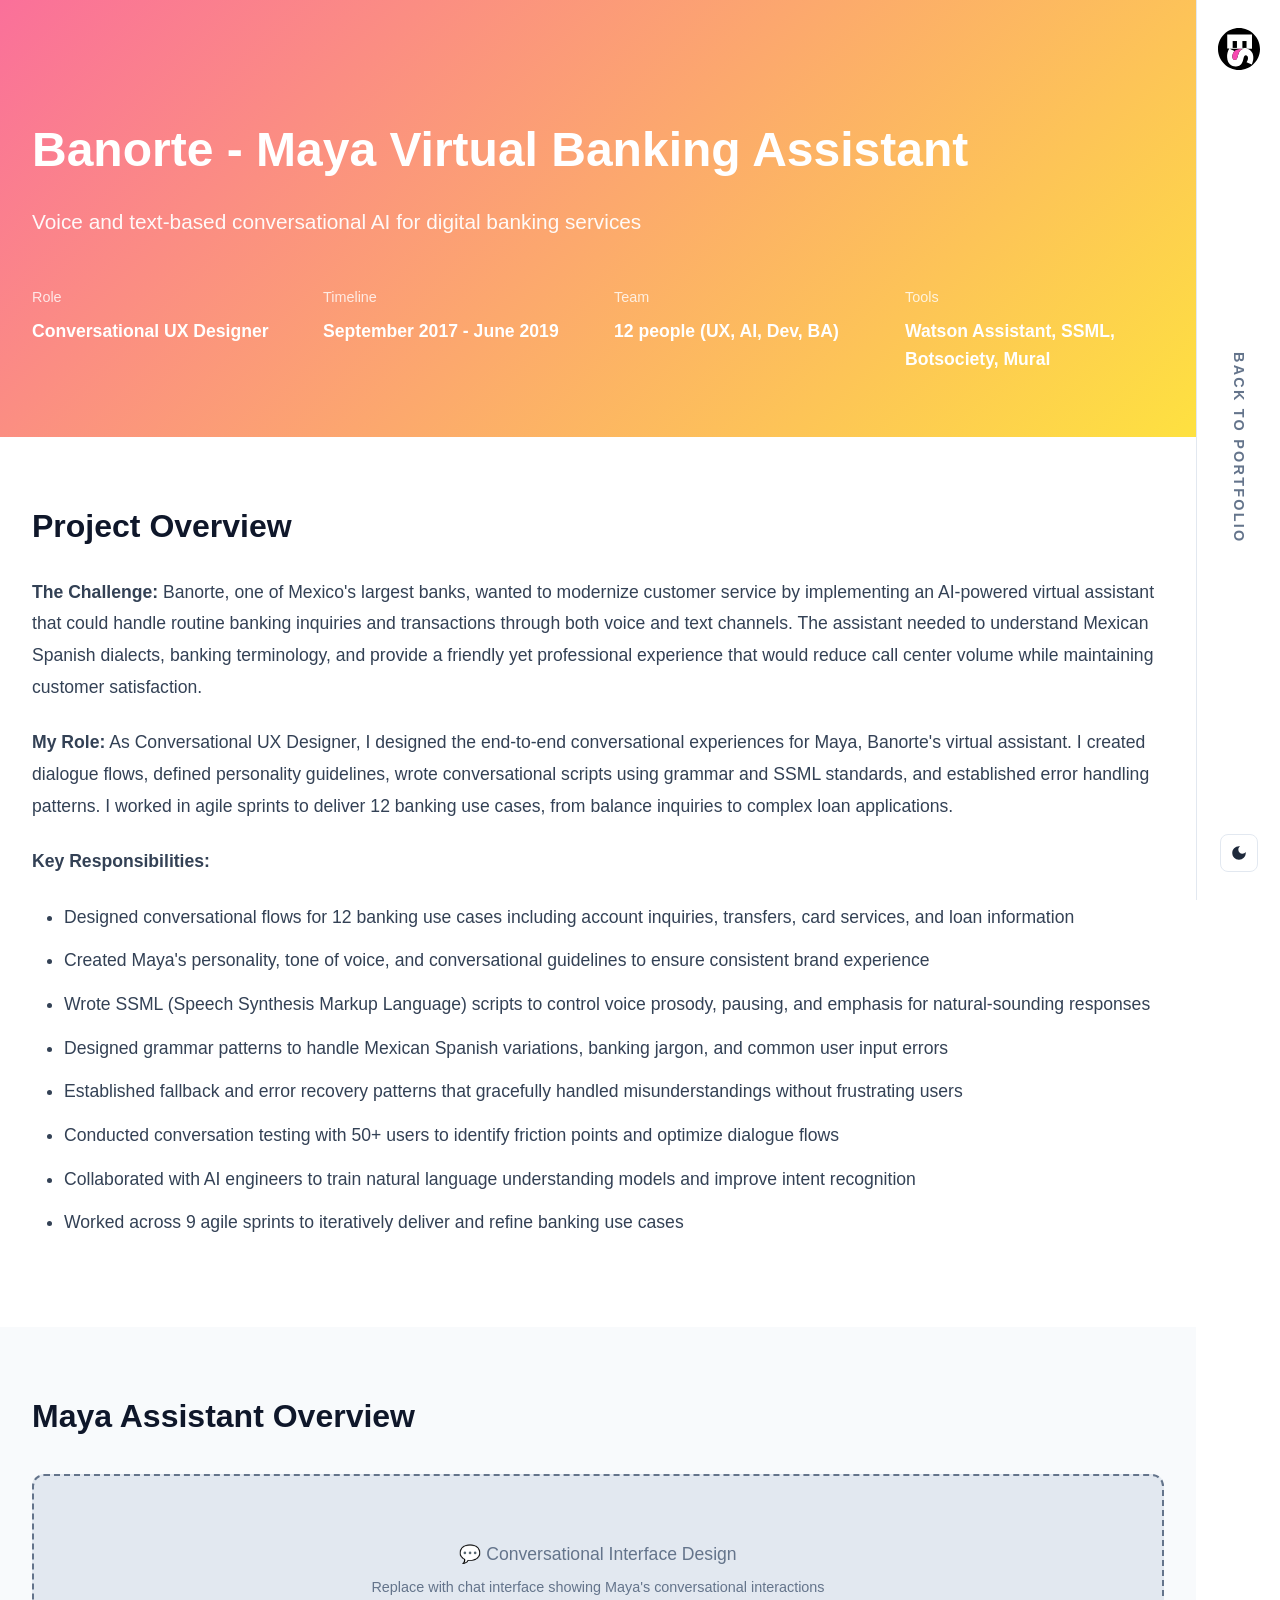
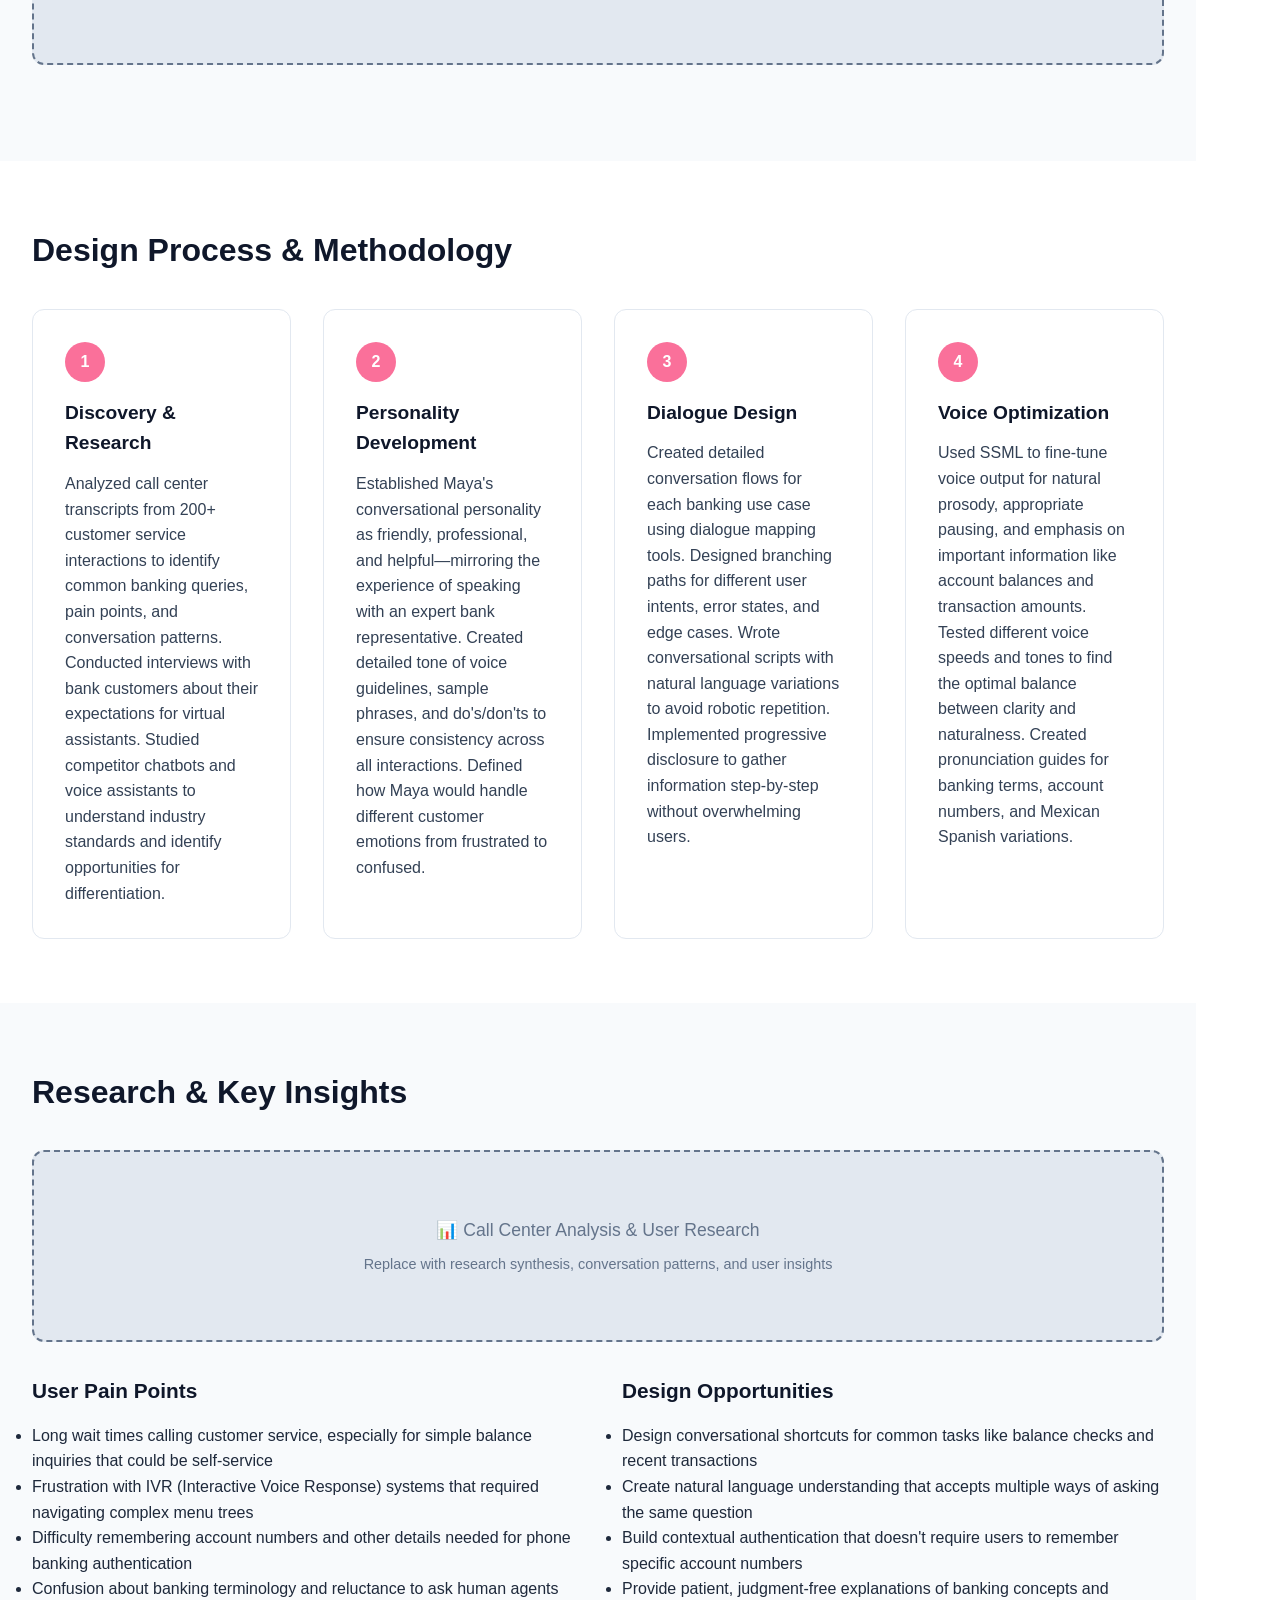
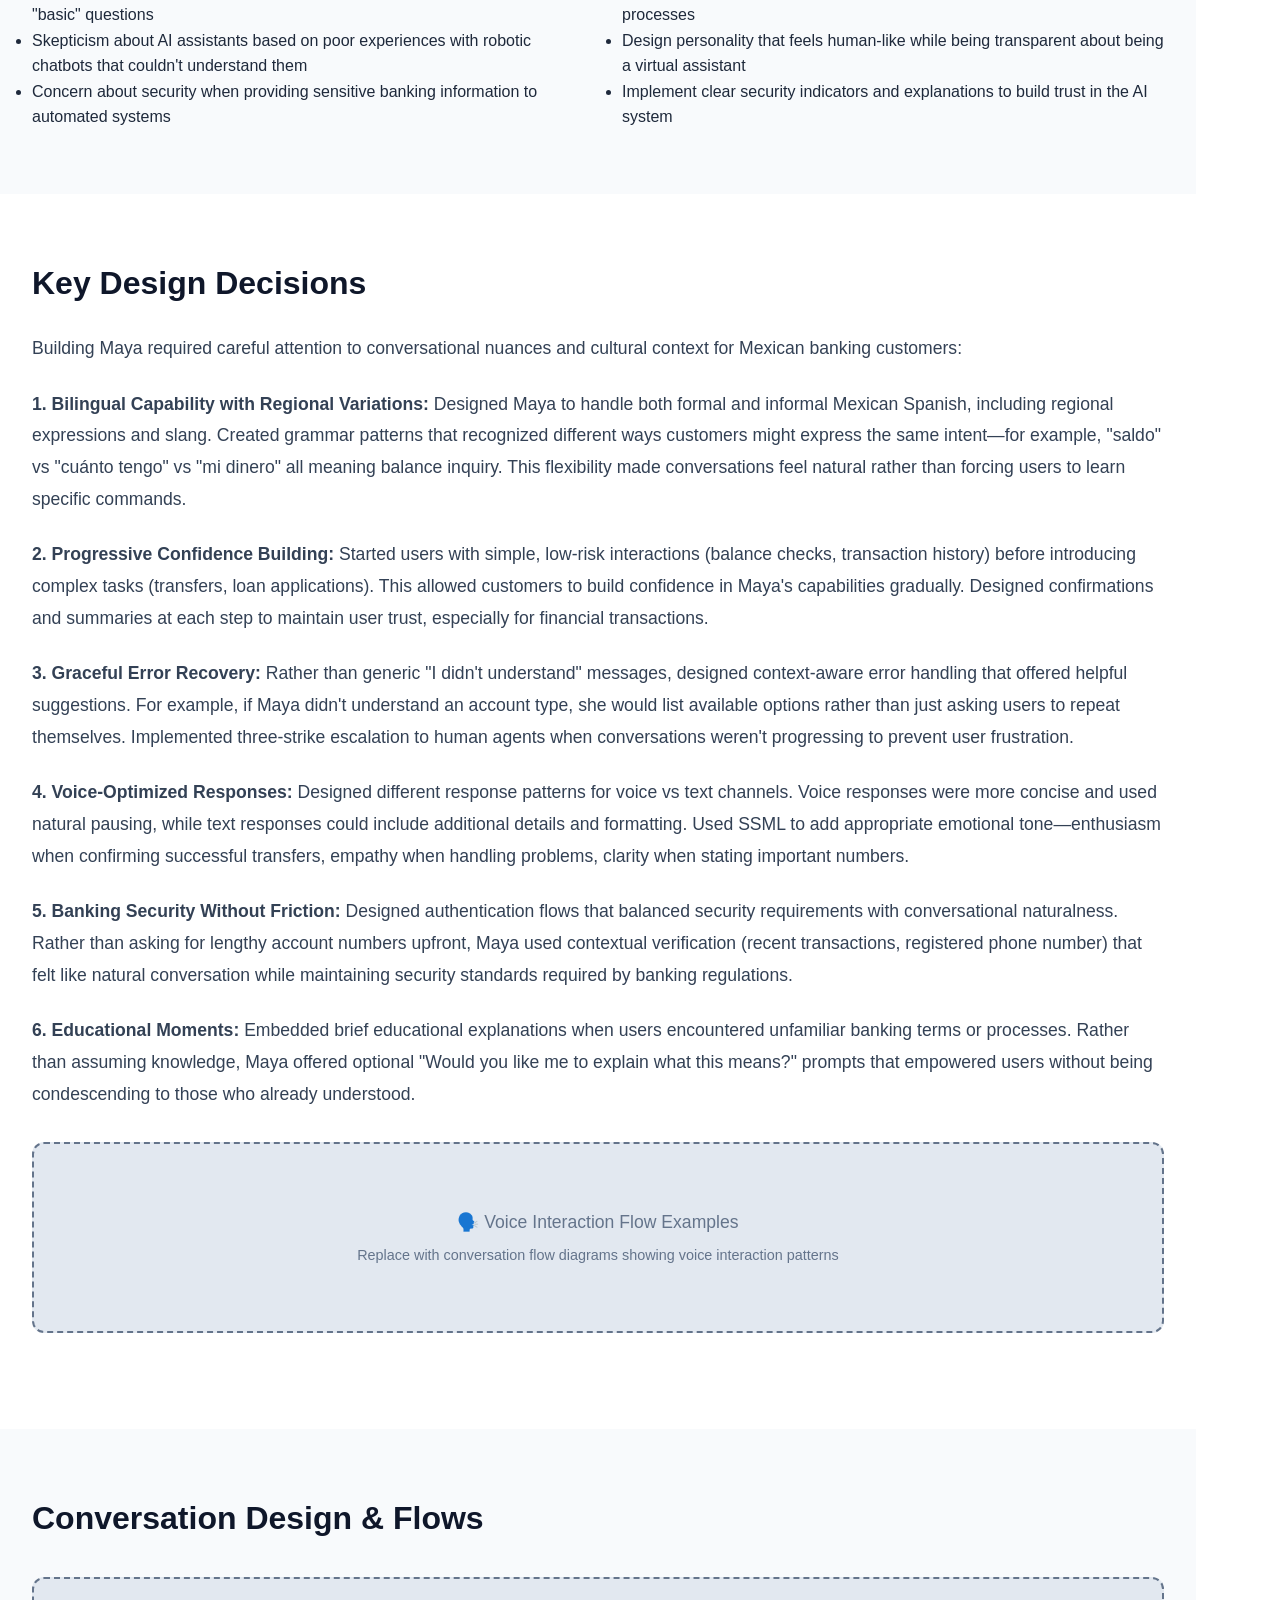
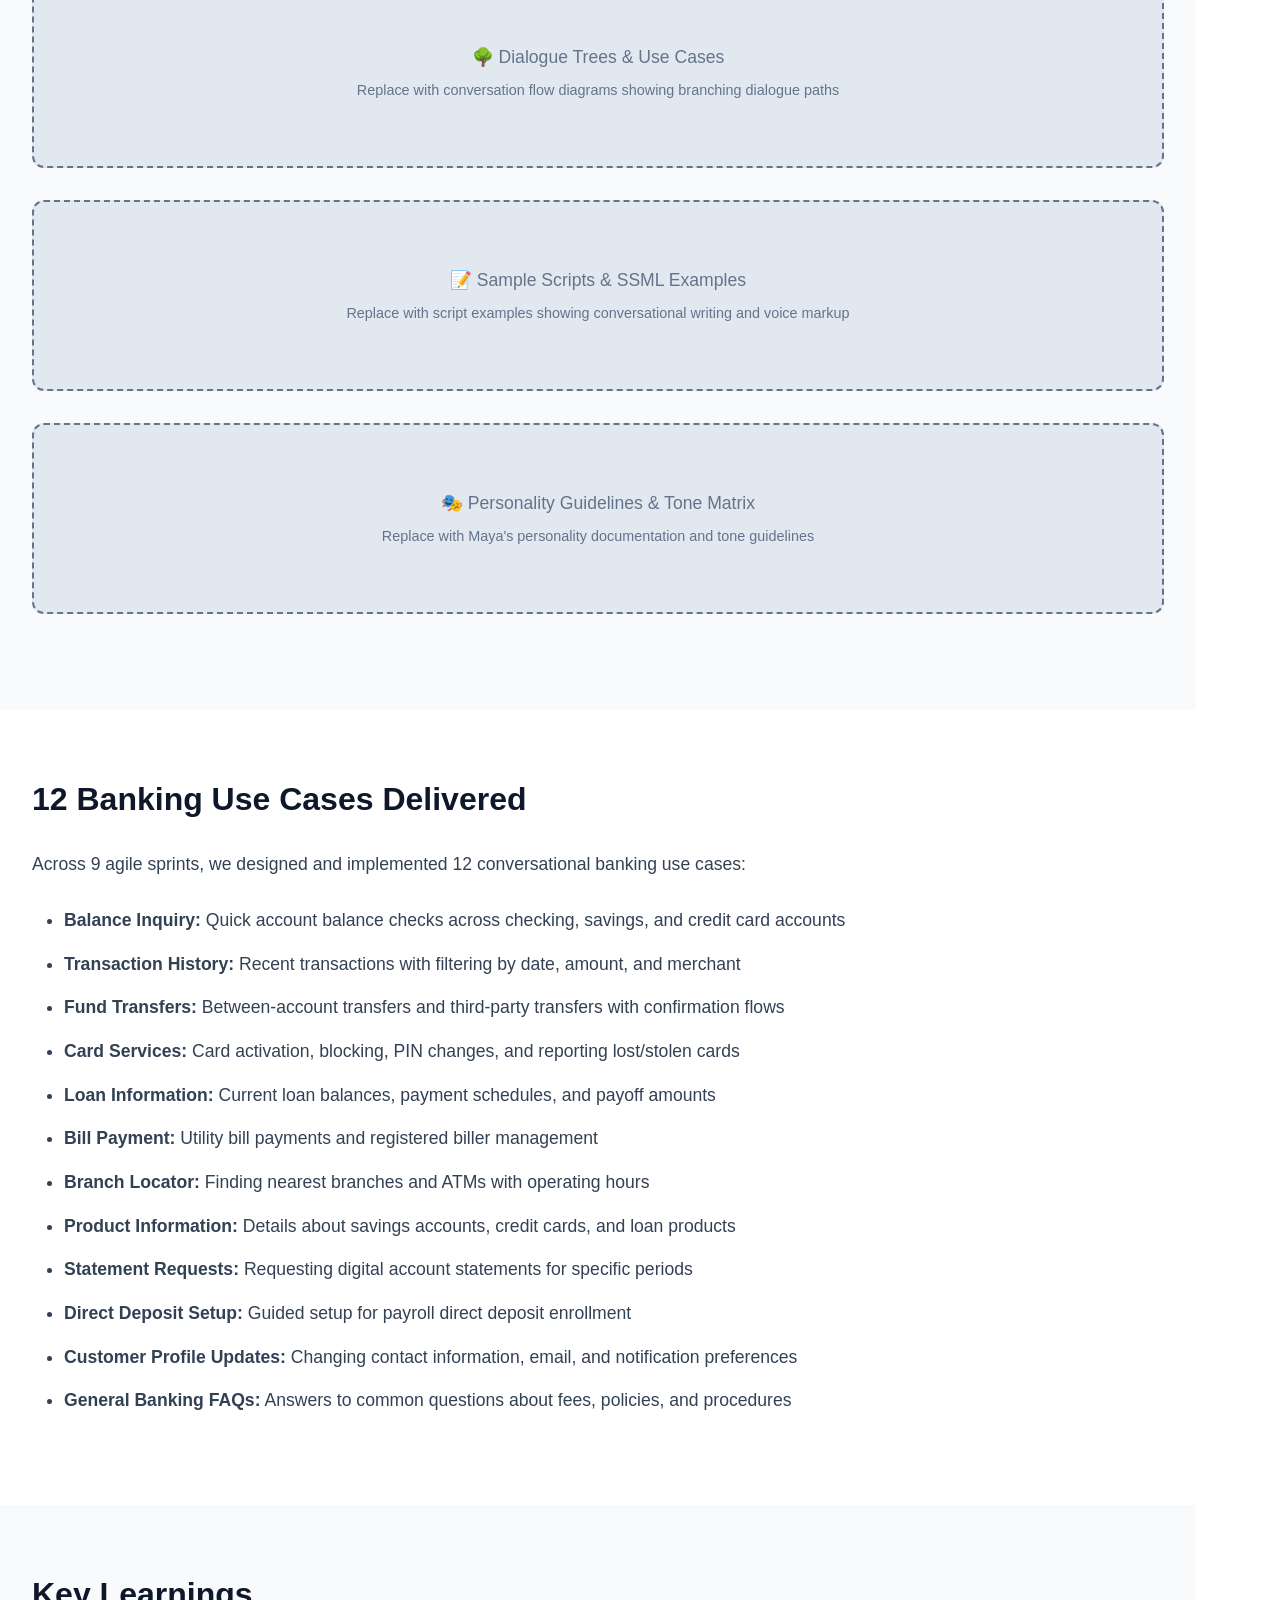
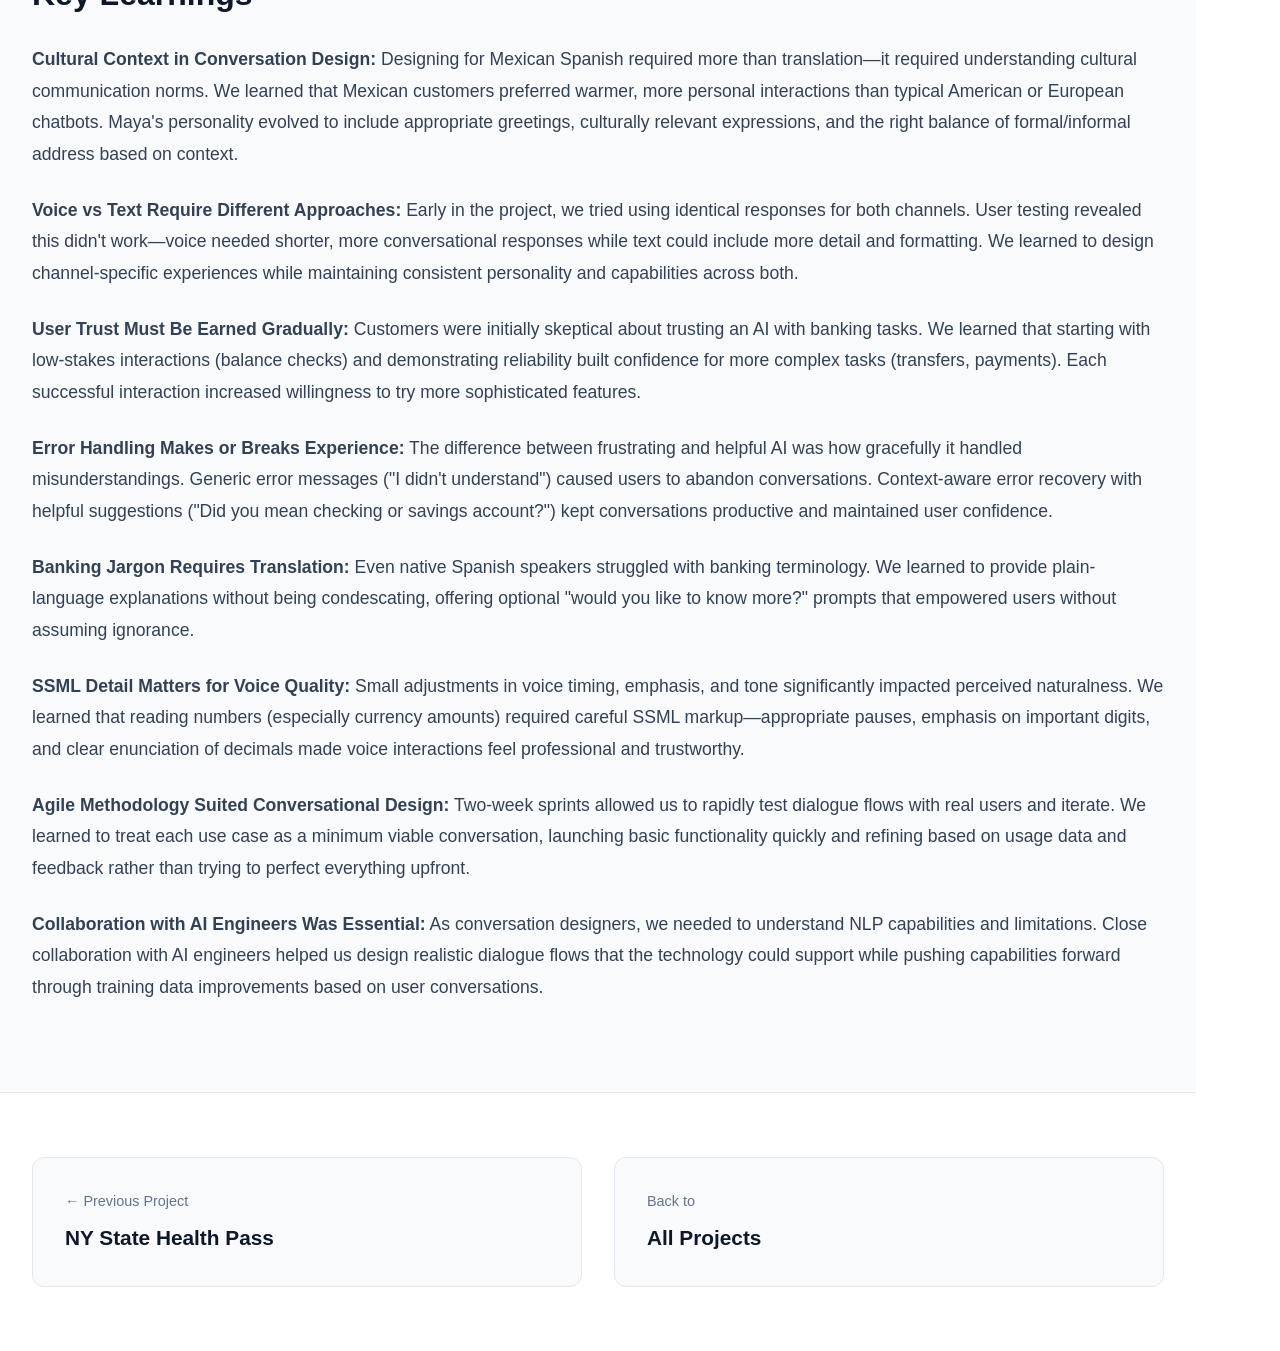
==== commit 49f5e4c7: "Use Material icons in place of labels on the mobile bar The desktop rail keeps its vertical wordmark" ====
--- a/banorte-case-study.html
+++ b/banorte-case-study.html
@@ -109,6 +109,14 @@
             flex-shrink: 0;
         }
 
+        /* Material icons — shown in place of labels on the mobile bar */
+        .nav-icon {
+            display: none;
+            width: 24px;
+            height: 24px;
+            flex-shrink: 0;
+        }
+
         .back-link {
             position: relative;
             writing-mode: vertical-rl;
@@ -350,26 +358,62 @@
             }
 
             .nav-links {
+                flex: 1;
                 flex-direction: row;
                 align-items: center;
-                gap: 1rem;
+                justify-content: space-around;
+            }
+
+            .nav-icon {
+                display: block;
+            }
+
+            .nav-label {
+                position: absolute;
+                width: 1px;
+                height: 1px;
+                padding: 0;
+                margin: -1px;
+                overflow: hidden;
+                clip: rect(0, 0, 0, 0);
+                white-space: nowrap;
+                border: 0;
+            }
+
+            .nav-links {
+                gap: 0.25rem;
             }
 
             .nav-links a,
             .back-link {
-                writing-mode: horizontal-tb;
-                font-size: 0.72rem;
-                letter-spacing: 0.02em;
-                text-transform: none;
+                display: flex;
+                align-items: center;
+                justify-content: center;
+                min-width: 48px;
+                min-height: 48px;
+                padding: 0.25rem 0.5rem;
+                border-radius: 8px;
             }
 
             .nav-links a::after,
             .back-link::after {
-                display: none;
-            }
-
-            .back-link::before {
-                content: '← ';
+                display: block;
+                left: 50%;
+                top: 0;
+                transform: translateX(-50%);
+                width: 0;
+                height: 2px;
+                transition: width 0.25s ease;
+            }
+
+            .nav-links a.is-active::after {
+                width: 22px;
+                height: 2px;
+            }
+
+            .nav-links a:hover::after,
+            .back-link:hover::after {
+                height: 2px;
             }
 
             .theme-toggle {
@@ -453,10 +497,10 @@
     <!-- Navigation -->
     <nav class="side-nav">
         <a href="index.html" class="logo" aria-label="El Serch — home"><img src="assets/elserch-logo.svg" alt="El Serch logo" class="logo-mark"></a>
-        <a href="index.html#portfolio" class="back-link">Back to Portfolio</a>
+        <a href="index.html#portfolio" class="back-link"><svg class="nav-icon" viewBox="0 0 24 24" fill="currentColor" aria-hidden="true"><path d="M20 11H7.83l5.59-5.59L12 4l-8 8 8 8 1.41-1.41L7.83 13H20v-2z"/></svg><span class="nav-label">Back to Portfolio</span></a>
         <button class="theme-toggle" type="button" id="themeToggle" aria-label="Switch between light and dark theme">
-            <svg class="icon-moon" viewBox="0 0 24 24" fill="none" stroke="currentColor" stroke-width="2" stroke-linecap="round" stroke-linejoin="round" aria-hidden="true"><path d="M21 12.79A9 9 0 1 1 11.21 3 7 7 0 0 0 21 12.79z"/></svg>
-            <svg class="icon-sun" viewBox="0 0 24 24" fill="none" stroke="currentColor" stroke-width="2" stroke-linecap="round" stroke-linejoin="round" aria-hidden="true"><circle cx="12" cy="12" r="5"/><path d="M12 1v2M12 21v2M4.22 4.22l1.42 1.42M18.36 18.36l1.42 1.42M1 12h2M21 12h2M4.22 19.78l1.42-1.42M18.36 5.64l1.42-1.42"/></svg>
+            <svg class="icon-moon" viewBox="0 0 24 24" fill="currentColor" aria-hidden="true"><path d="M12 3c-4.97 0-9 4.03-9 9s4.03 9 9 9 9-4.03 9-9c0-.46-.04-.92-.1-1.36-.98 1.37-2.58 2.26-4.4 2.26-2.98 0-5.4-2.42-5.4-5.4 0-1.81.89-3.42 2.26-4.4-.44-.06-.9-.1-1.36-.1z"/></svg>
+            <svg class="icon-sun" viewBox="0 0 24 24" fill="currentColor" aria-hidden="true"><path d="M12 7c-2.76 0-5 2.24-5 5s2.24 5 5 5 5-2.24 5-5-2.24-5-5-5zM2 13h2c.55 0 1-.45 1-1s-.45-1-1-1H2c-.55 0-1 .45-1 1s.45 1 1 1zm18 0h2c.55 0 1-.45 1-1s-.45-1-1-1h-2c-.55 0-1 .45-1 1s.45 1 1 1zM11 2v2c0 .55.45 1 1 1s1-.45 1-1V2c0-.55-.45-1-1-1s-1 .45-1 1zm0 18v2c0 .55.45 1 1 1s1-.45 1-1v-2c0-.55-.45-1-1-1s-1 .45-1 1zM5.99 4.58a.996.996 0 0 0-1.41 0 .996.996 0 0 0 0 1.41l1.06 1.06c.39.39 1.03.39 1.41 0s.39-1.03 0-1.41L5.99 4.58zm12.37 12.37a.996.996 0 0 0-1.41 0 .996.996 0 0 0 0 1.41l1.06 1.06c.39.39 1.03.39 1.41 0a.996.996 0 0 0 0-1.41l-1.06-1.06zm1.06-10.96a.996.996 0 0 0 0-1.41.996.996 0 0 0-1.41 0l-1.06 1.06c-.39.39-.39 1.03 0 1.41s1.03.39 1.41 0l1.06-1.06zM7.05 18.36a.996.996 0 0 0 0-1.41.996.996 0 0 0-1.41 0l-1.06 1.06c-.39.39-.39 1.03 0 1.41s1.03.39 1.41 0l1.06-1.06z"/></svg>
         </button>
     </nav>
 
